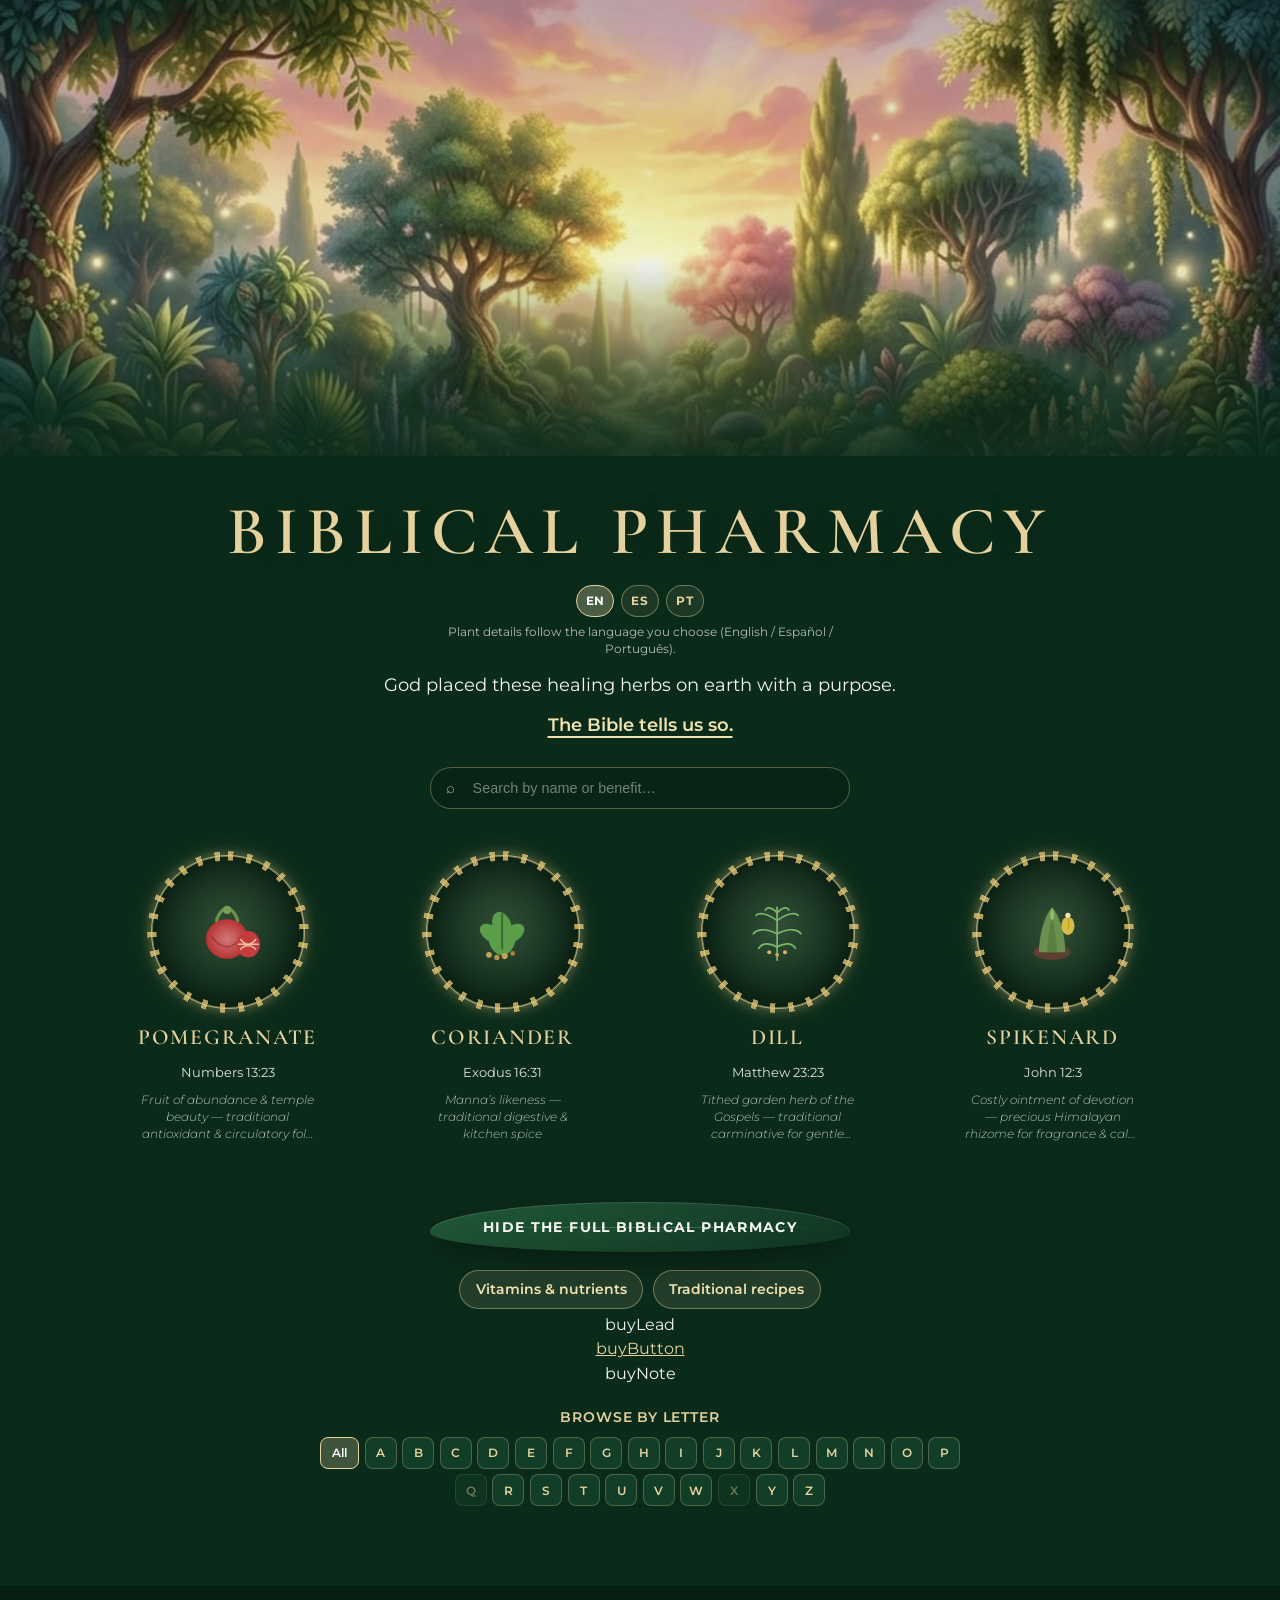
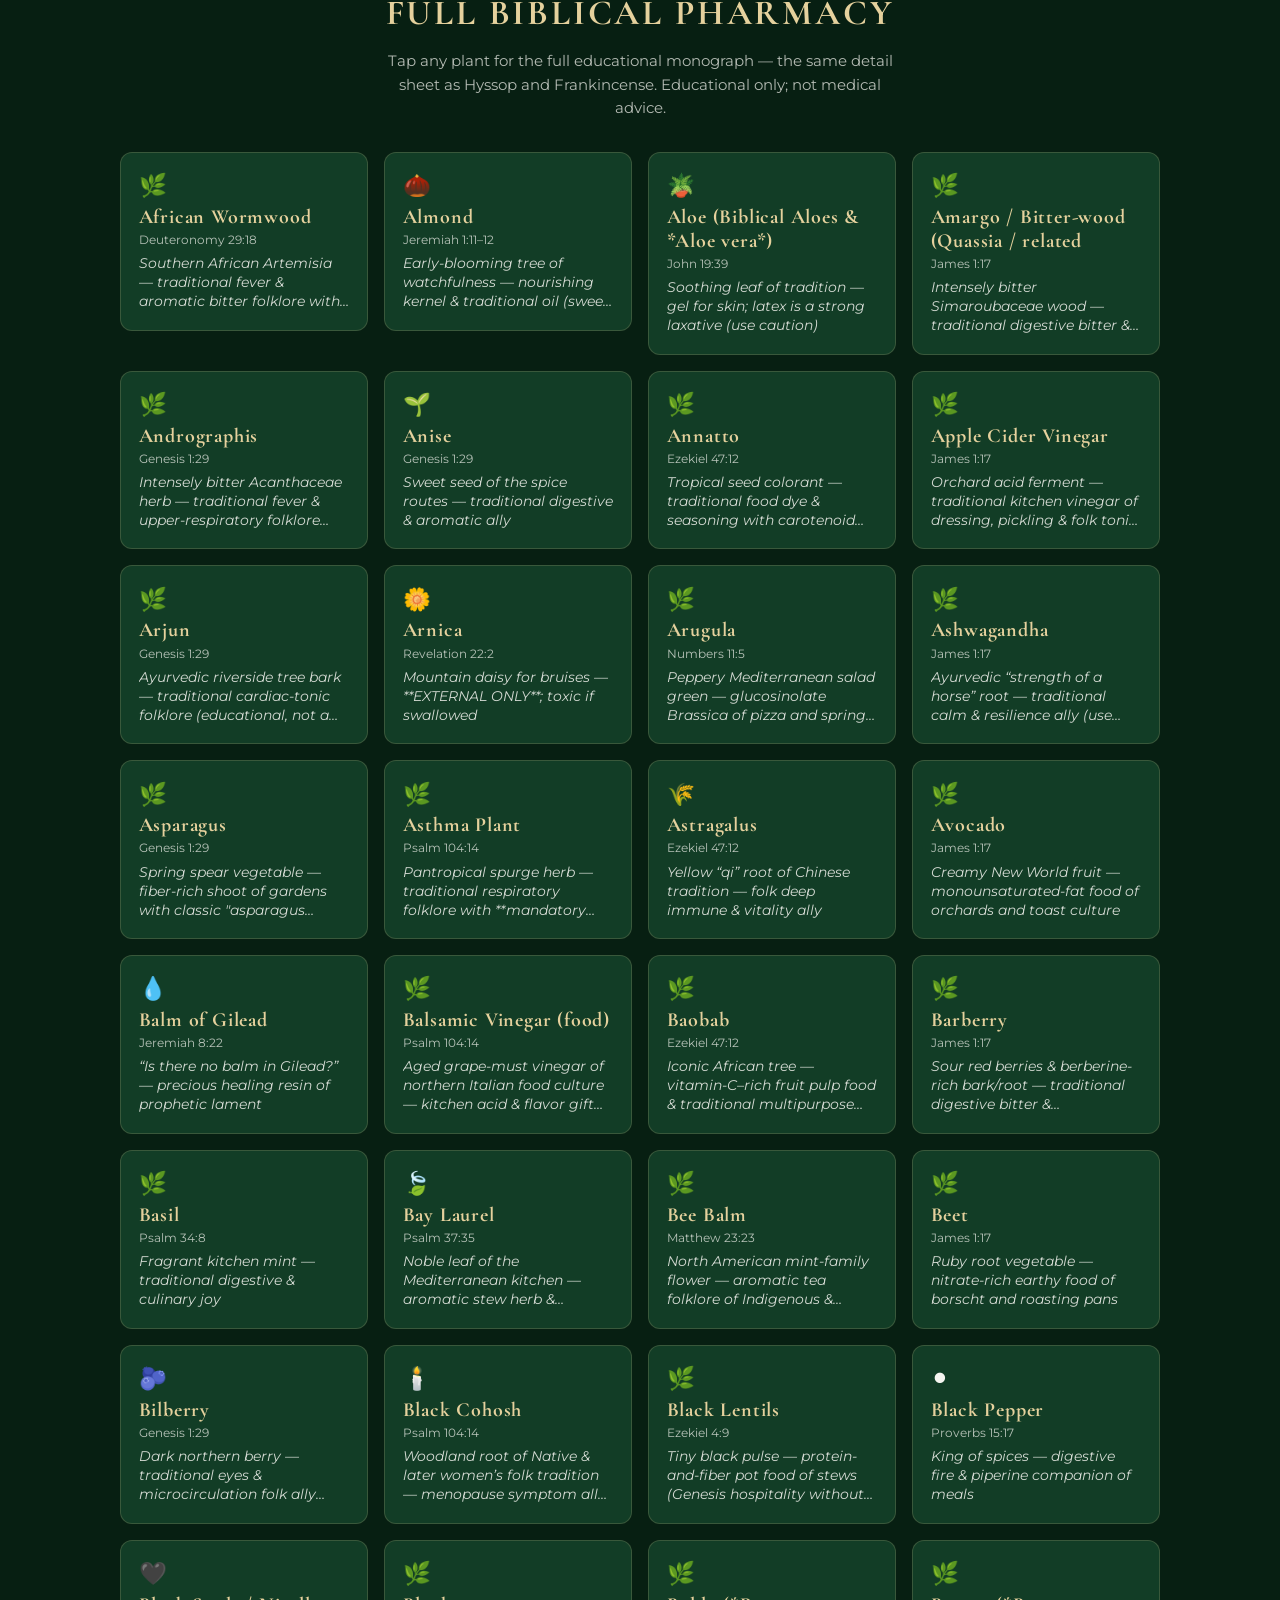
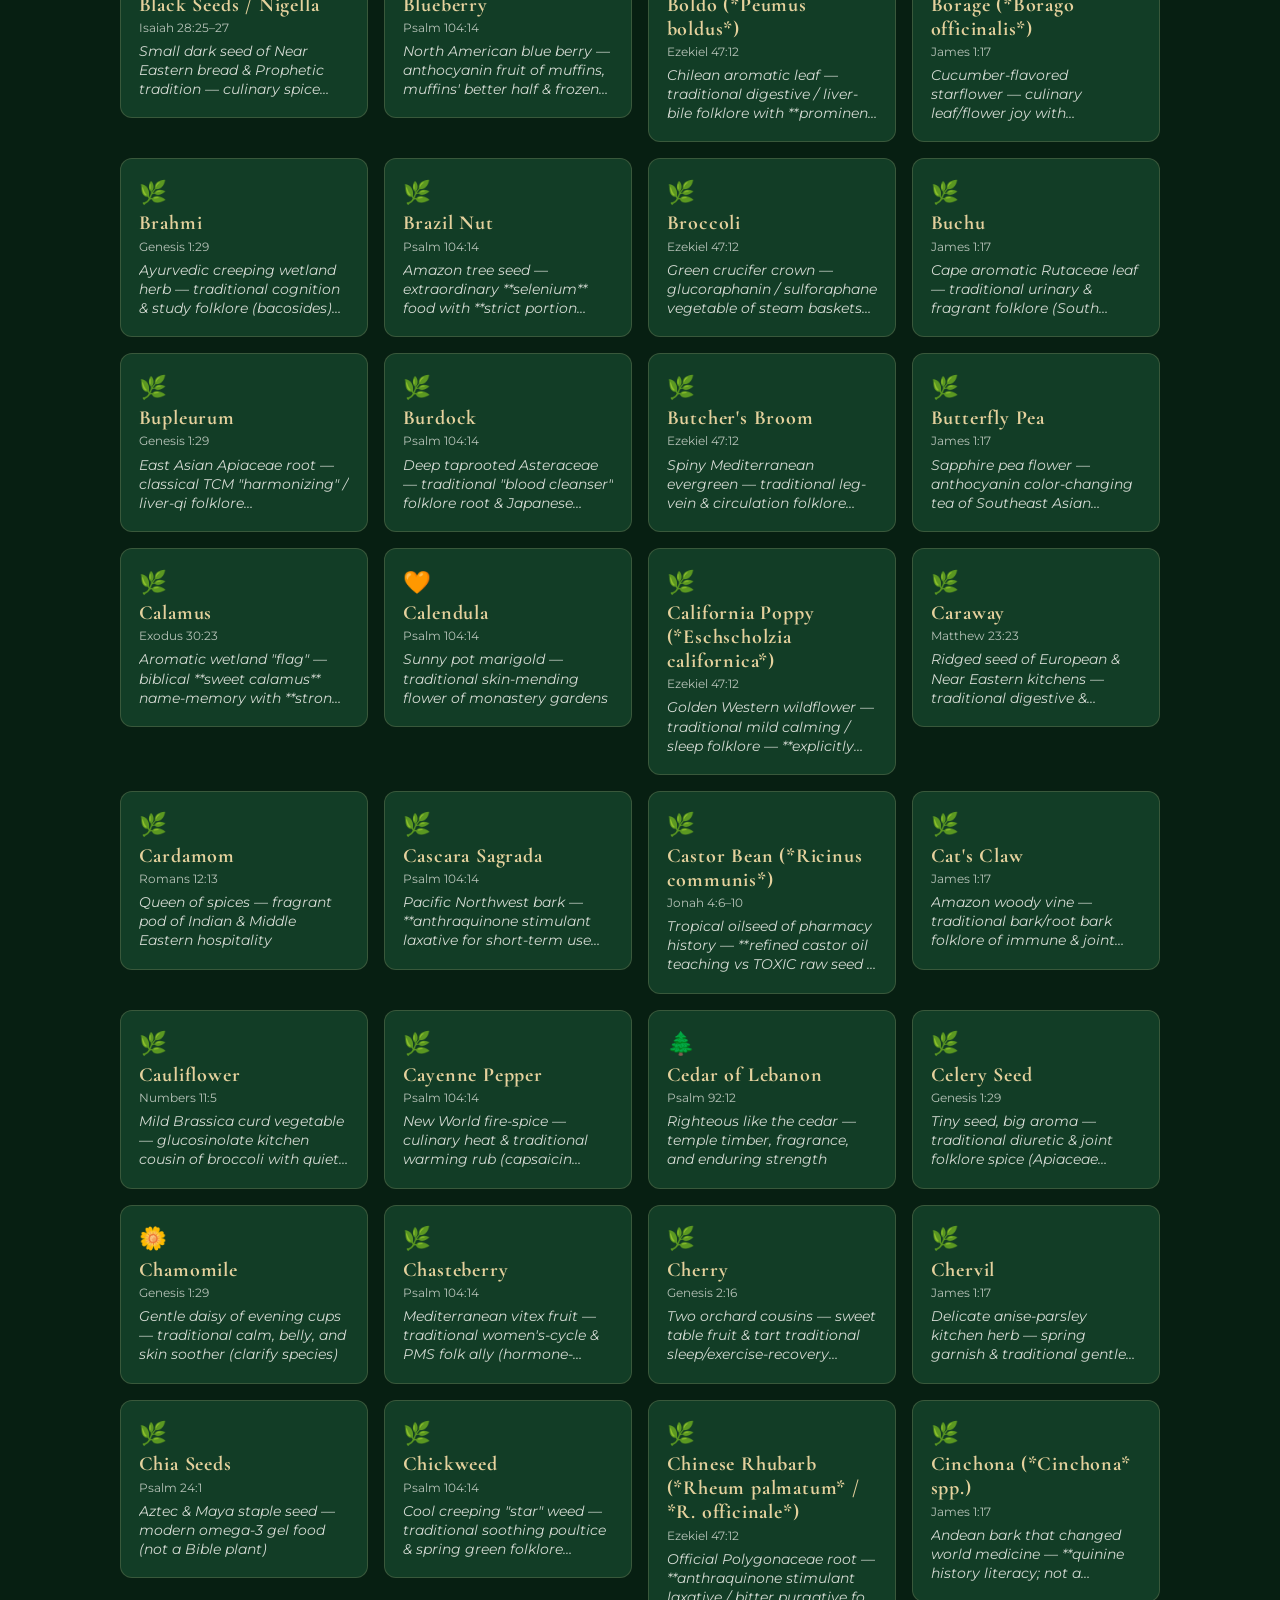
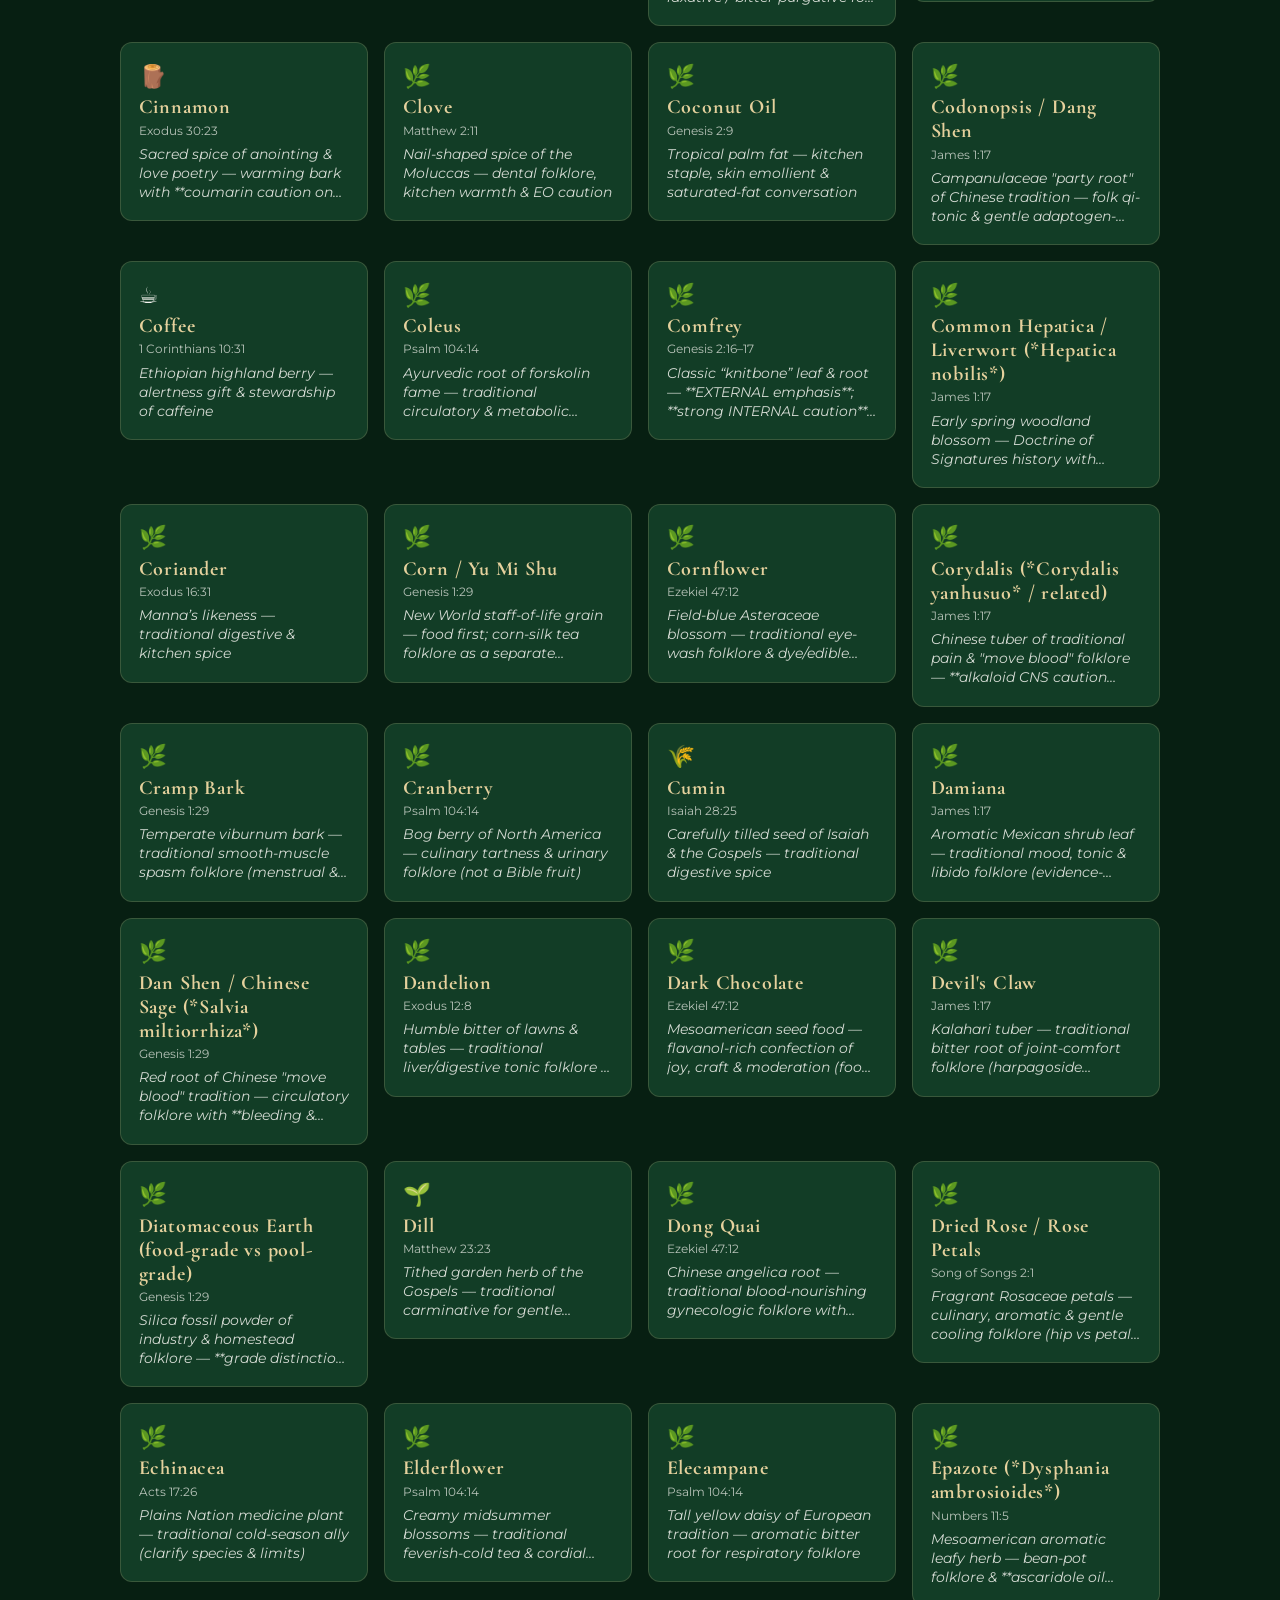
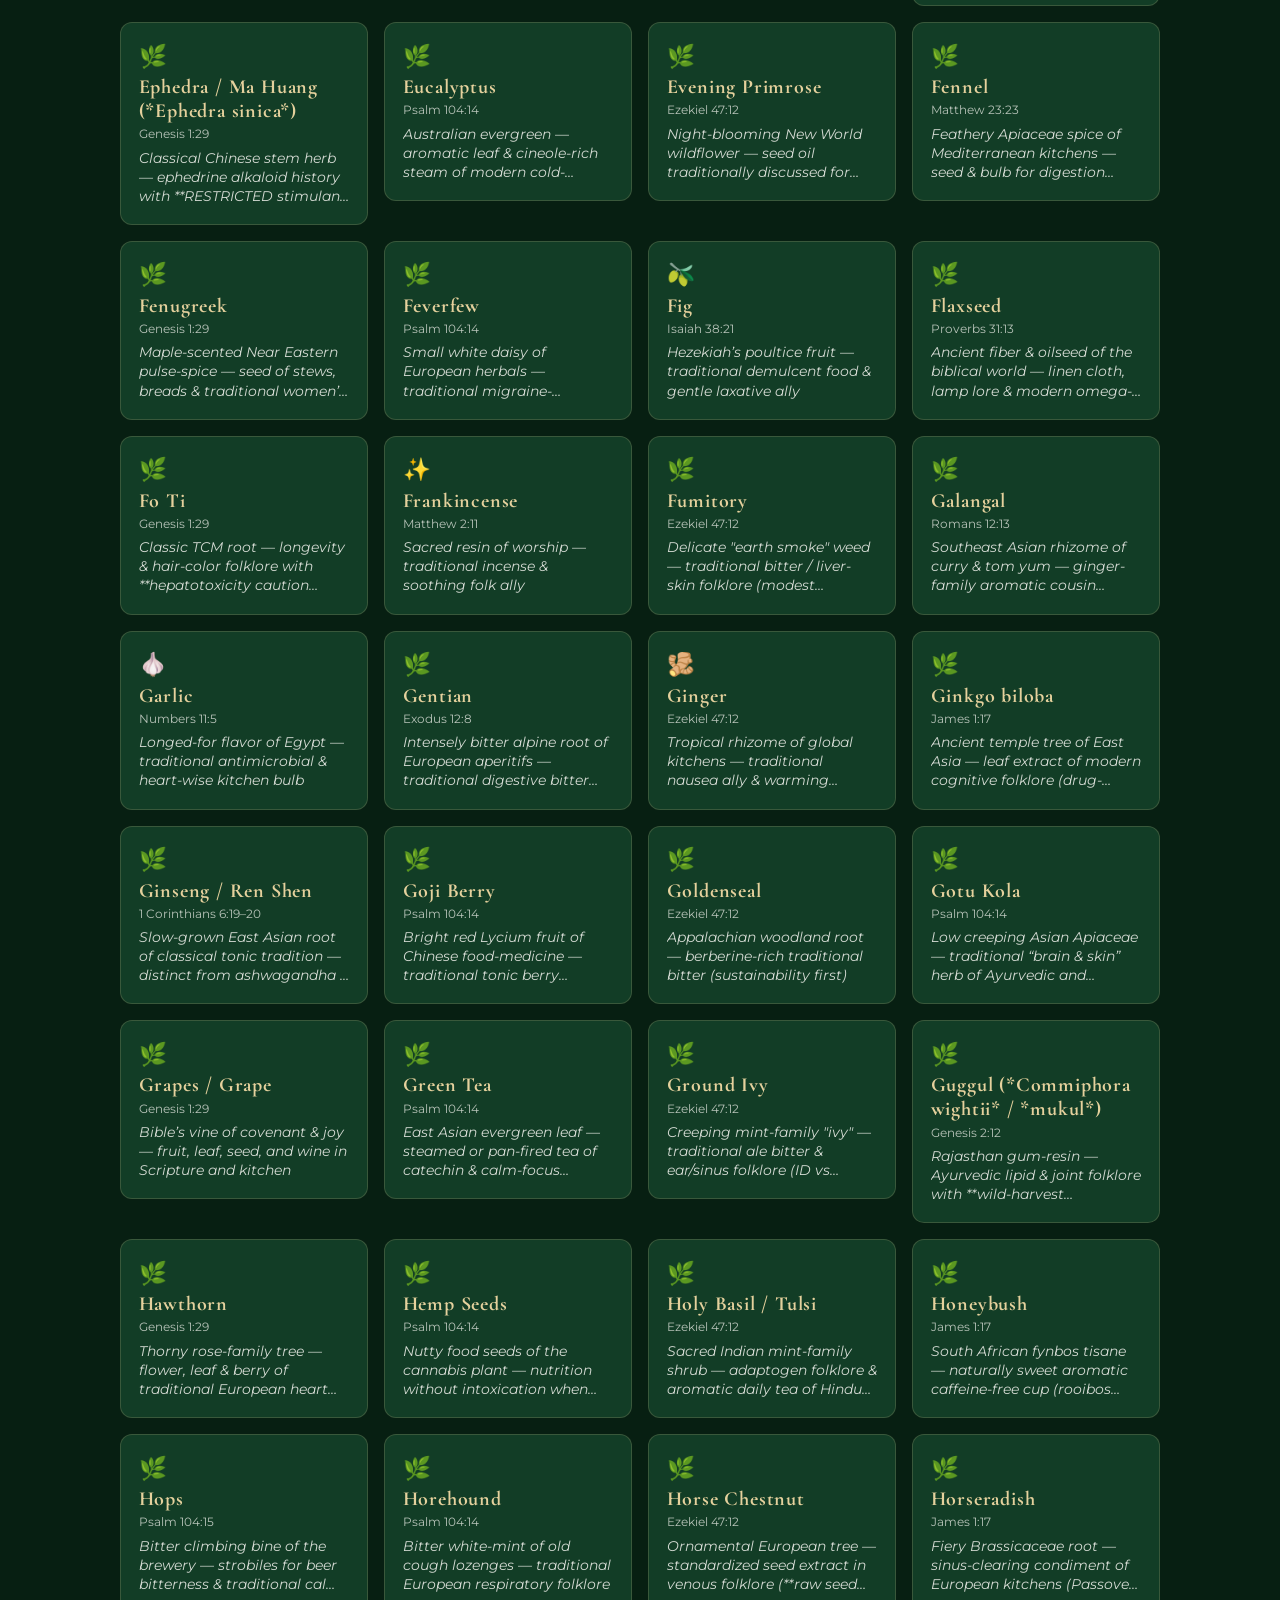
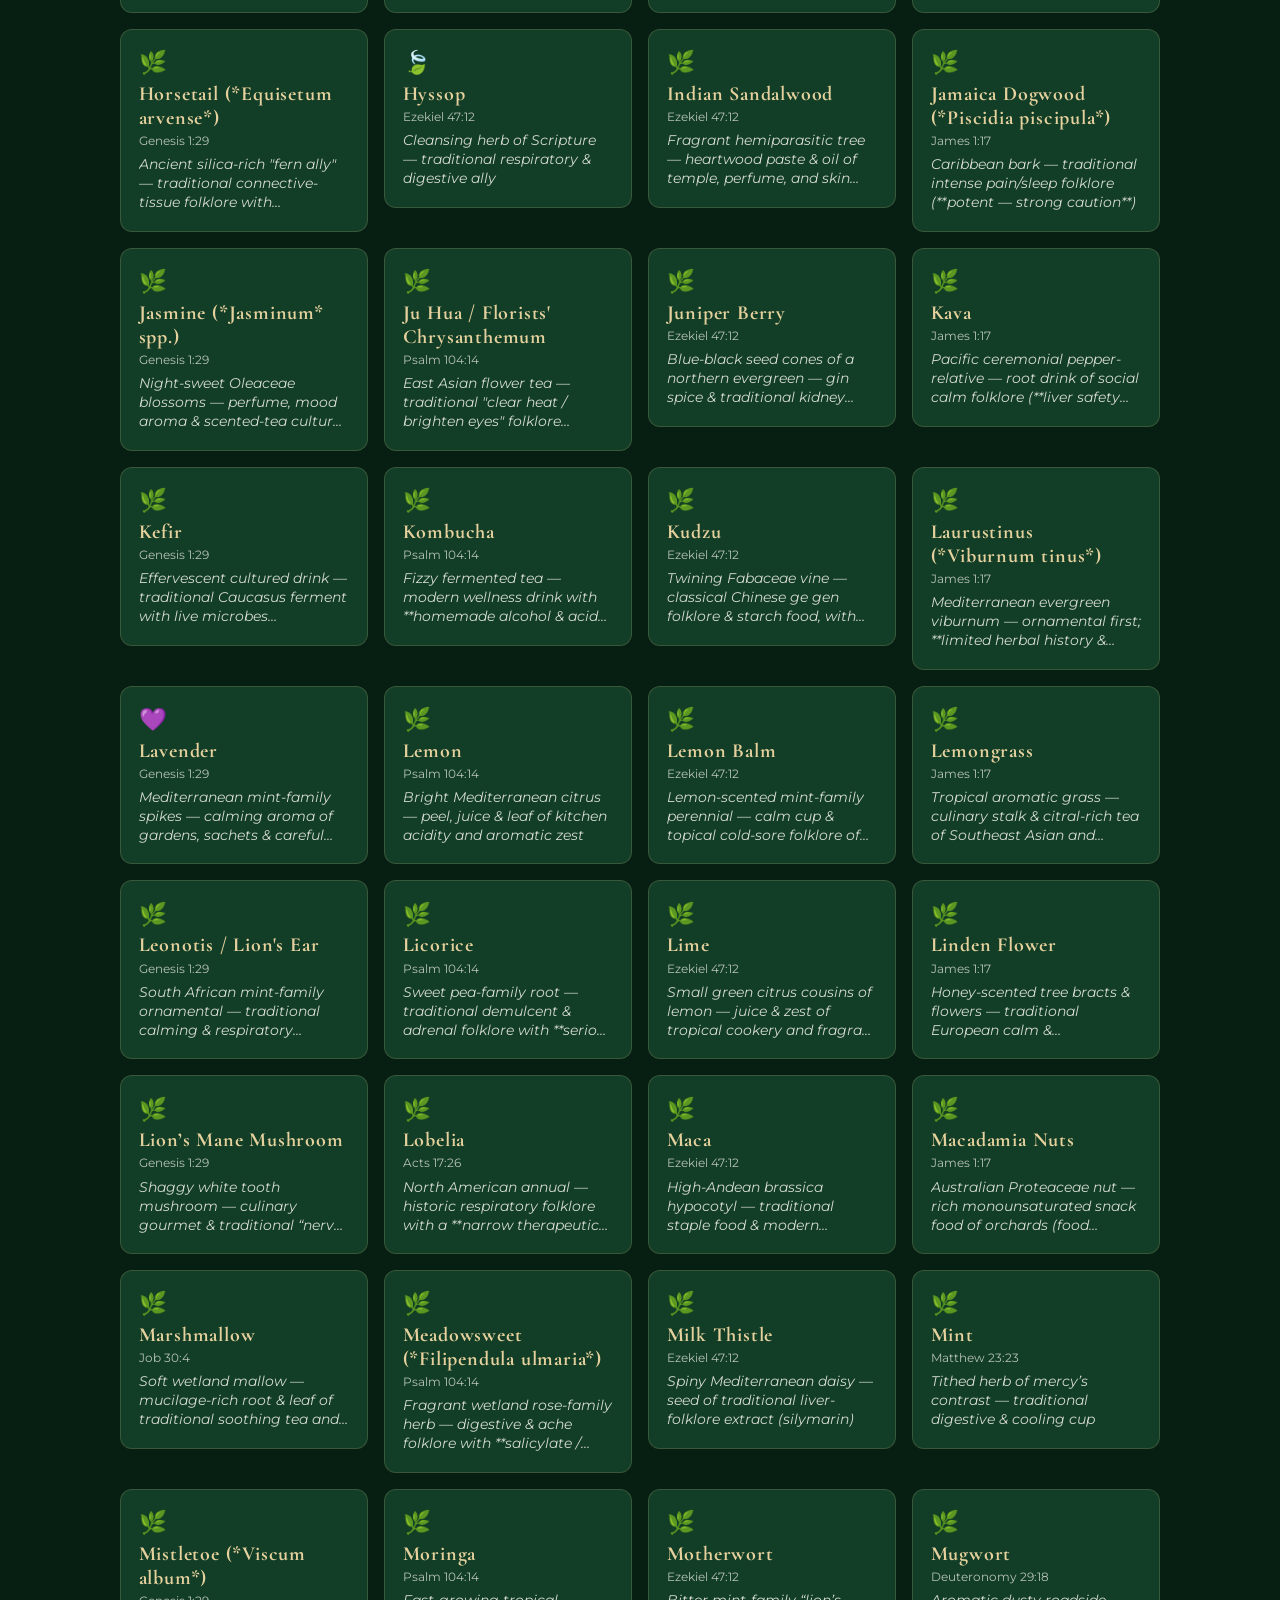
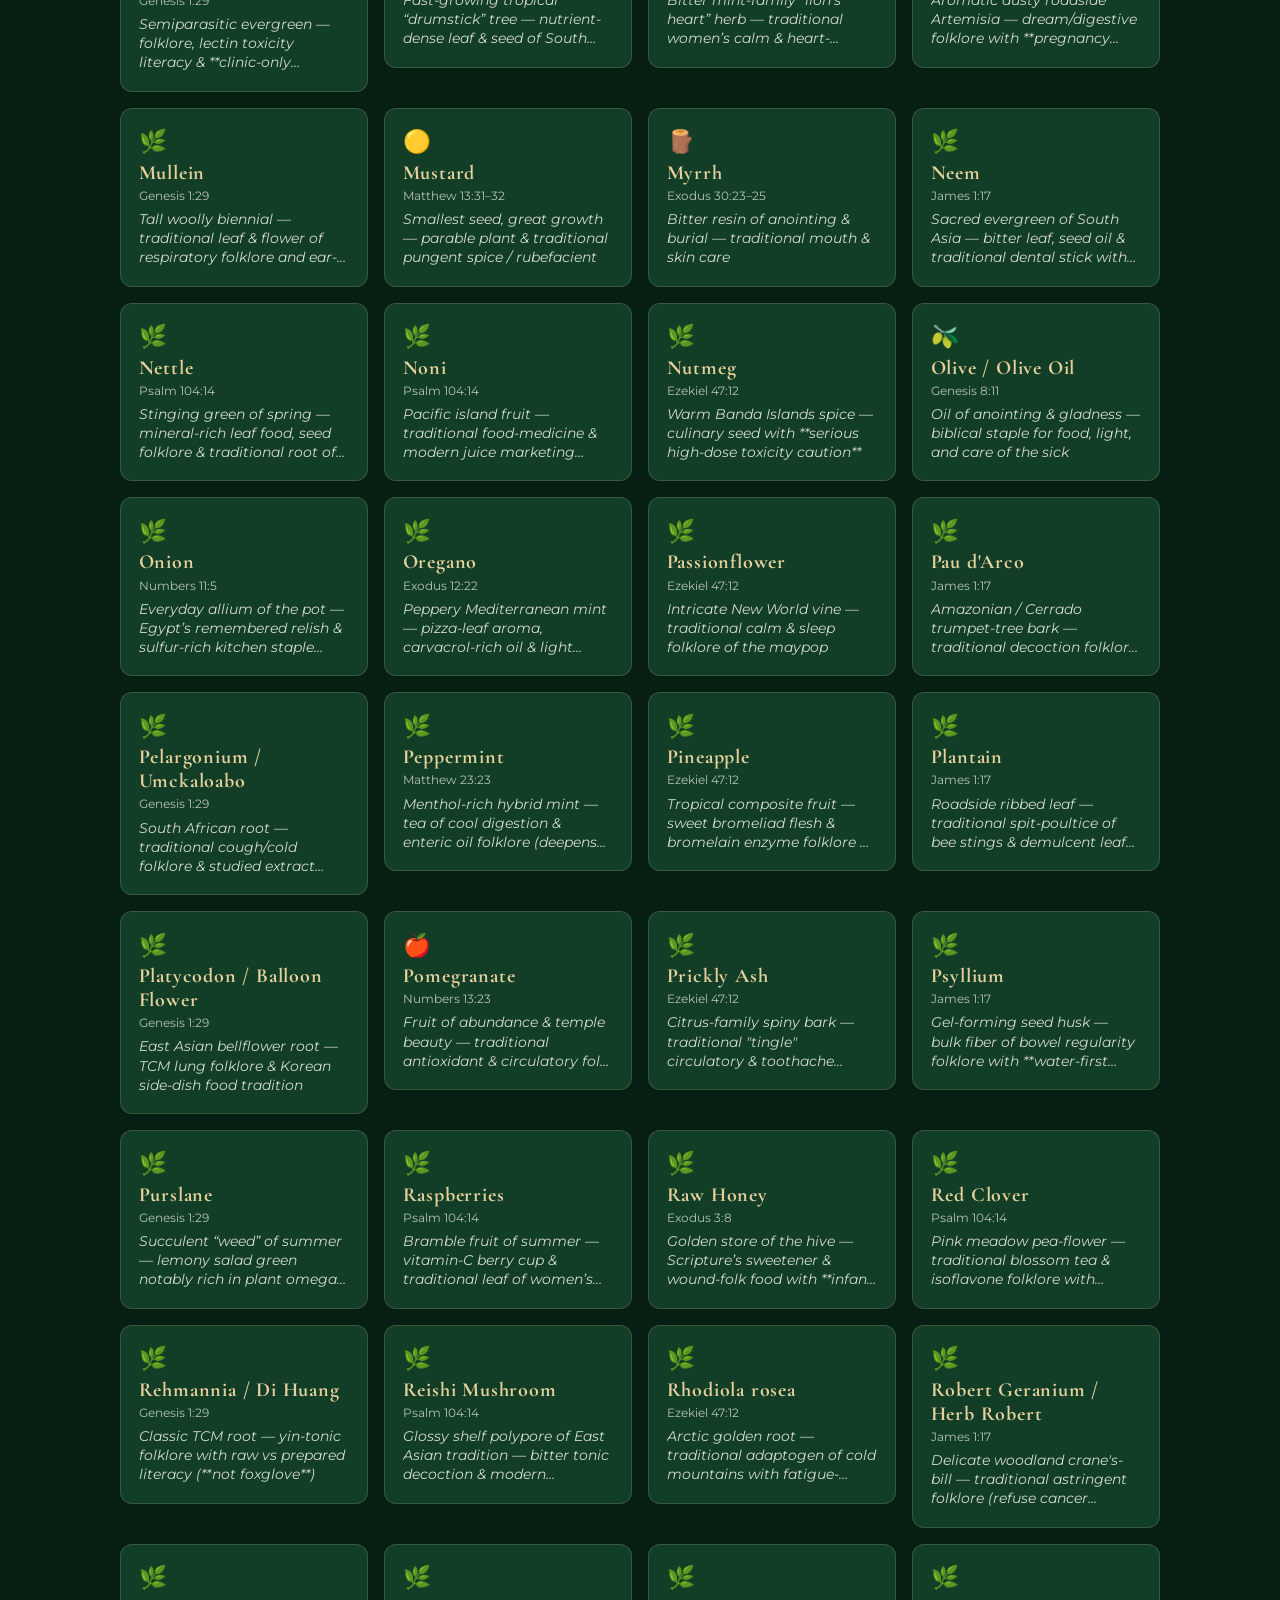
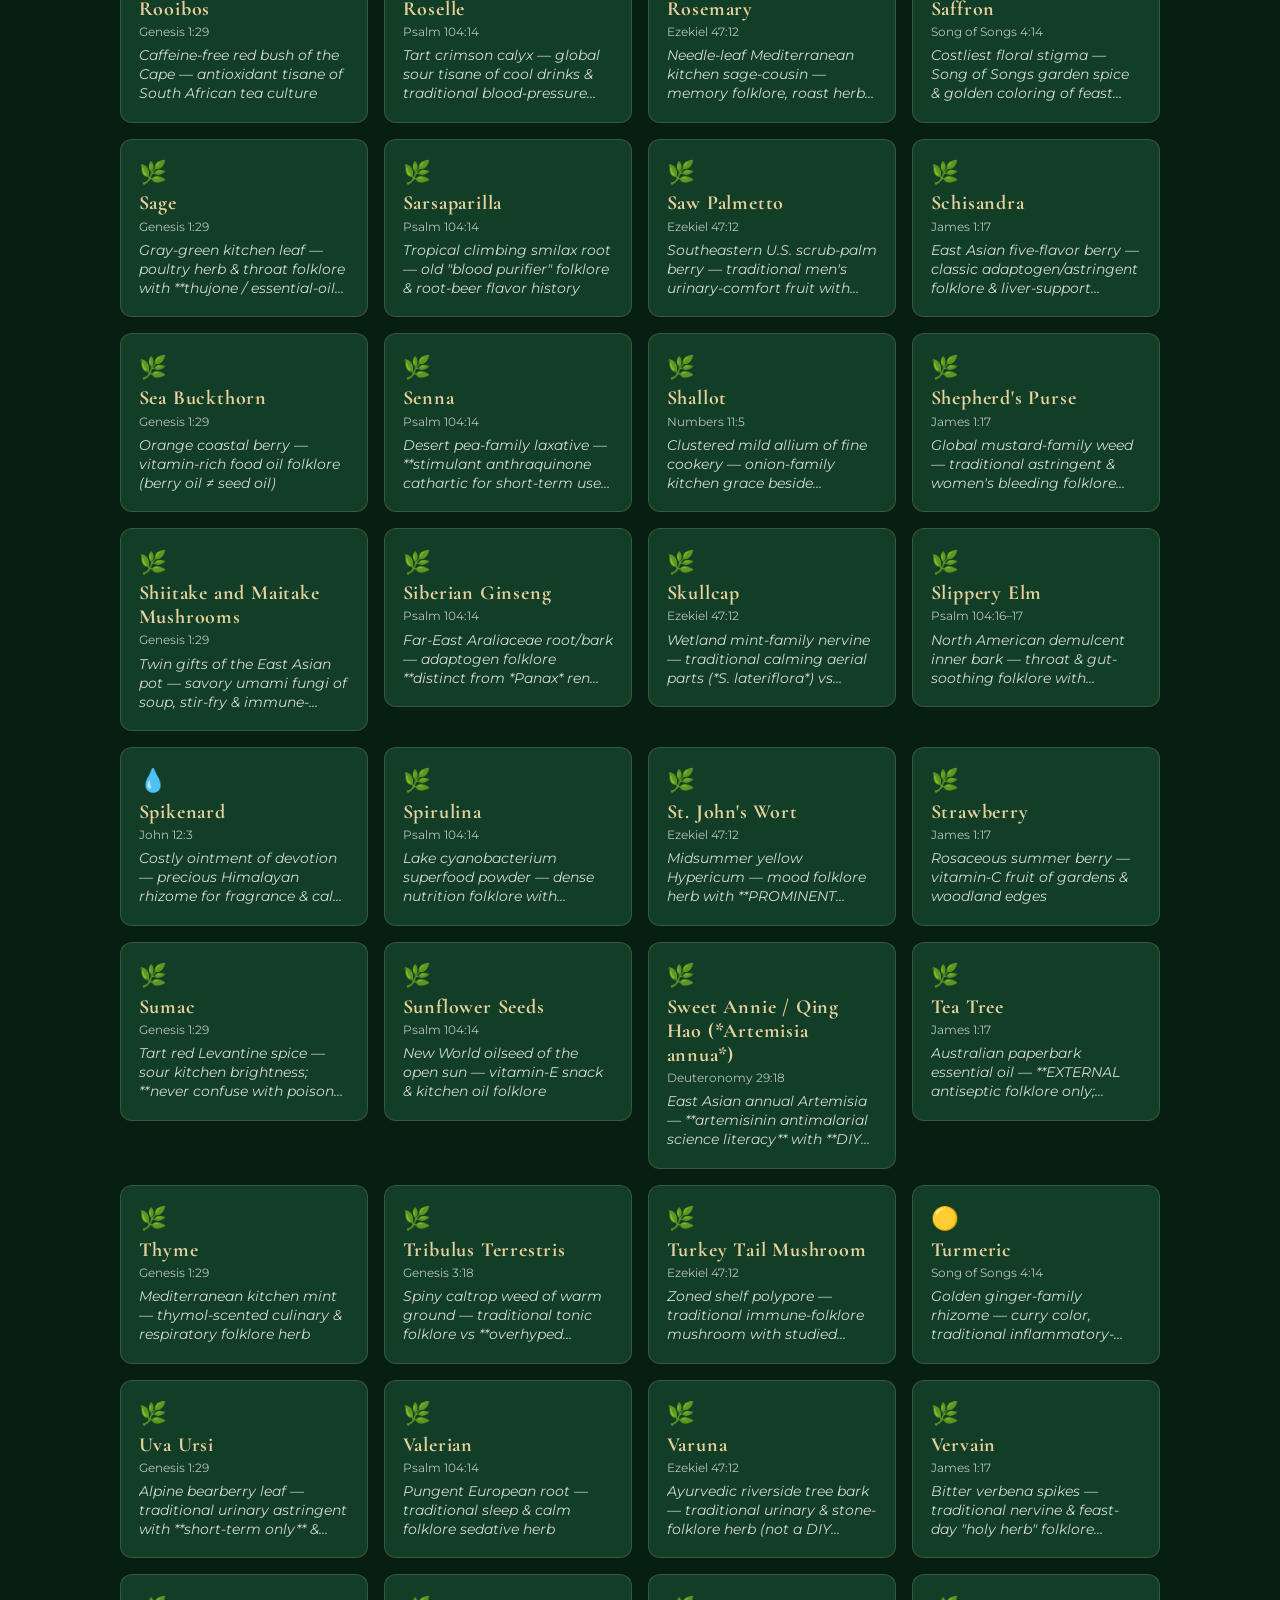
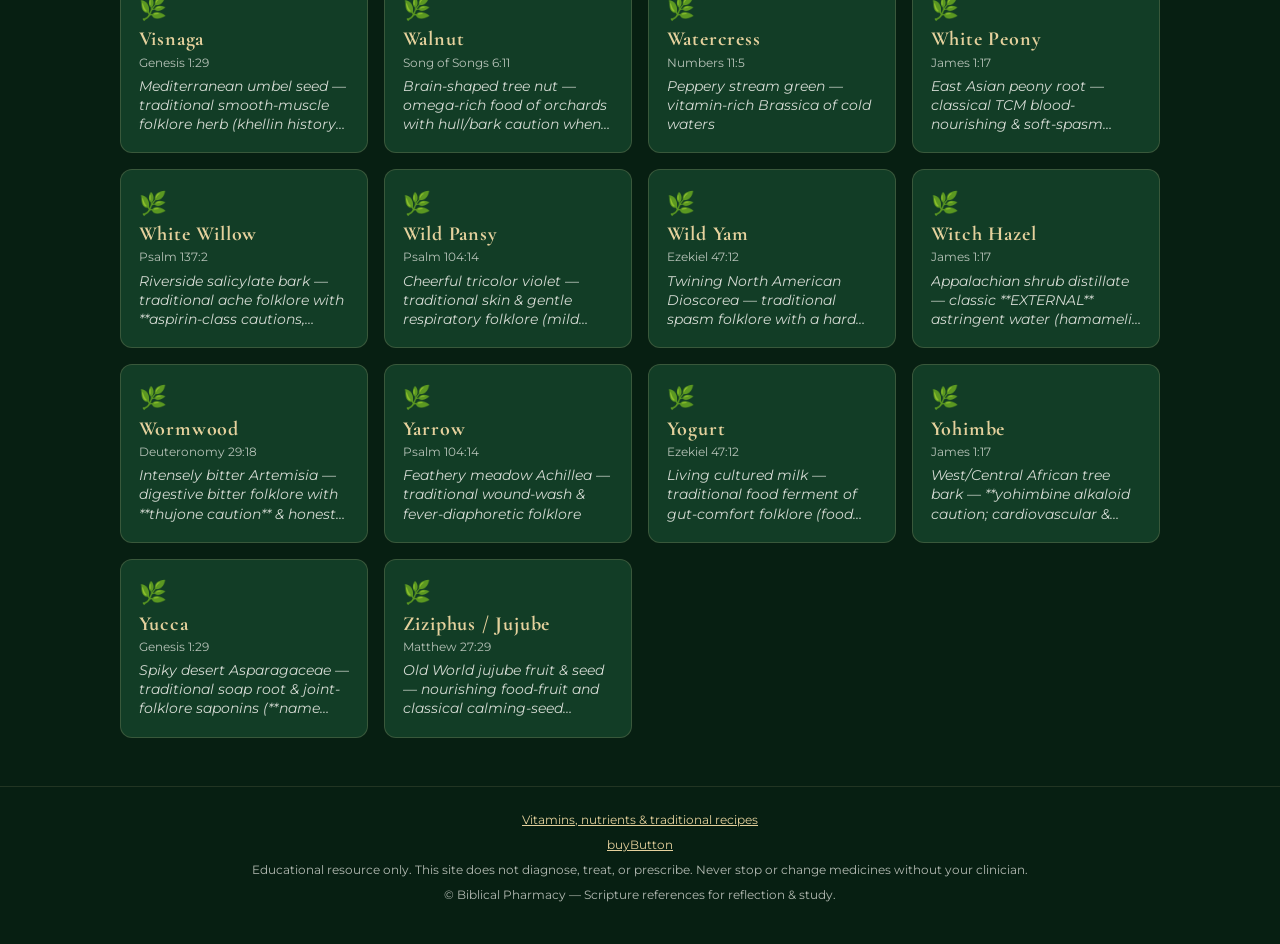
==== index.html @ b00a7fef "Add Get full library $9.99 Payhip CTA on home and library pages" ====
<!DOCTYPE html>
<html lang="en">
  <head>
    <meta charset="UTF-8" />
    <meta name="viewport" content="width=device-width, initial-scale=1" />
    <meta
      name="description"
      content="Biblical Pharmacy — an educational look at healing herbs and plants mentioned in Scripture. Not medical advice."
    />
    <title>Biblical Pharmacy</title>
    <link rel="preconnect" href="https://fonts.googleapis.com" />
    <link rel="preconnect" href="https://fonts.gstatic.com" crossorigin />
    <link
      href="https://fonts.googleapis.com/css2?family=Cormorant+Garamond:ital,wght@0,500;0,600;0,700;1,500&family=Montserrat:ital,wght@0,300;0,400;0,600;0,700;1,300&display=swap"
      rel="stylesheet"
    />
    <link rel="stylesheet" href="styles.css" />
  </head>
  <body>
    <header class="hero" role="banner" aria-label="Garden of healing herbs">
      <span class="visually-hidden">Biblical Pharmacy</span>
    </header>

    <main>

<section class="panel" aria-labelledby="brand-title">
        <div class="panel-inner">
          <h1 id="brand-title" class="brand">Biblical Pharmacy</h1>

          <div class="lang-switch" id="lang-switch" role="group" aria-label="Choose language">
            <button type="button" class="lang-btn is-active" data-lang="en" aria-pressed="true">EN</button>
            <button type="button" class="lang-btn" data-lang="es" aria-pressed="false">ES</button>
            <button type="button" class="lang-btn" data-lang="pt" aria-pressed="false">PT</button>
          </div>
          <p class="content-lang-note" data-i18n="contentNote"></p>
          <p class="tagline" data-i18n="tagline">God placed these healing herbs on earth with a purpose.</p>
          <p class="tagline-accent" data-i18n="taglineAccent">The Bible tells us so.</p>

          <div class="search-wrap">
            <span class="search-icon" aria-hidden="true">⌕</span>
            <label class="visually-hidden" for="search" data-i18n="searchLabel">Search herbs</label>
            <input
              id="search"
              type="search"
              placeholder="Search by name or benefit…" data-i18n-placeholder="searchPlaceholder"
              autocomplete="off"
            />
          </div>

          <ul class="herb-grid" id="featured-grid" aria-label="Featured herbs" data-i18n-aria="featuredAria"></ul>
          <p class="no-results" id="featured-empty" data-i18n="featuredEmpty">No featured herbs match your search.</p>

          <button
            type="button"
            class="cta-leaf"
            id="reveal-cta"
            aria-expanded="false"
            aria-controls="full-catalog"
          >
            <span data-i18n="revealOpen">Reveal the Full Biblical Pharmacy</span>
          </button>

          <nav class="ref-links" aria-label="More references" data-i18n-aria="moreRefs">
            <a class="ref-link" href="vitamins.html" data-i18n="vitamins">Vitamins &amp; nutrients</a>
            <a class="ref-link" href="recipes.html" data-i18n="recipes">Traditional recipes</a>
          </nav>

          <aside class="buy-cta" aria-label="Full library purchase">
            <p class="buy-cta-lead" data-i18n="buyLead">Want the complete library as a downloadable file — plants, vitamins, and recipes in English, Spanish, and Portuguese?</p>
            <a class="buy-cta-btn" href="https://payhip.com/Biblicalpharmacy" target="_blank" rel="noopener noreferrer" data-i18n="buyButton">Get the full library — $9.99</a>
            <p class="buy-cta-note" data-i18n="buyNote">Educational only · Secure checkout on Payhip</p>
          </aside>

          <p class="az-hint" data-i18n="azHint">Browse by letter</p>
          <div class="az-index" id="az-index" role="group" aria-label="Filter plants by letter" data-i18n-aria="azAria">
            <button type="button" class="az-btn is-active" data-letter="all" aria-pressed="true" data-i18n="azAll">All</button>
            <button type="button" class="az-btn" data-letter="A" aria-pressed="false">A</button>
            <button type="button" class="az-btn" data-letter="B" aria-pressed="false">B</button>
            <button type="button" class="az-btn" data-letter="C" aria-pressed="false">C</button>
            <button type="button" class="az-btn" data-letter="D" aria-pressed="false">D</button>
            <button type="button" class="az-btn" data-letter="E" aria-pressed="false">E</button>
            <button type="button" class="az-btn" data-letter="F" aria-pressed="false">F</button>
            <button type="button" class="az-btn" data-letter="G" aria-pressed="false">G</button>
            <button type="button" class="az-btn" data-letter="H" aria-pressed="false">H</button>
            <button type="button" class="az-btn" data-letter="I" aria-pressed="false">I</button>
            <button type="button" class="az-btn" data-letter="J" aria-pressed="false">J</button>
            <button type="button" class="az-btn" data-letter="K" aria-pressed="false">K</button>
            <button type="button" class="az-btn" data-letter="L" aria-pressed="false">L</button>
            <button type="button" class="az-btn" data-letter="M" aria-pressed="false">M</button>
            <button type="button" class="az-btn" data-letter="N" aria-pressed="false">N</button>
            <button type="button" class="az-btn" data-letter="O" aria-pressed="false">O</button>
            <button type="button" class="az-btn" data-letter="P" aria-pressed="false">P</button>
            <button type="button" class="az-btn" data-letter="Q" aria-pressed="false">Q</button>
            <button type="button" class="az-btn" data-letter="R" aria-pressed="false">R</button>
            <button type="button" class="az-btn" data-letter="S" aria-pressed="false">S</button>
            <button type="button" class="az-btn" data-letter="T" aria-pressed="false">T</button>
            <button type="button" class="az-btn" data-letter="U" aria-pressed="false">U</button>
            <button type="button" class="az-btn" data-letter="V" aria-pressed="false">V</button>
            <button type="button" class="az-btn" data-letter="W" aria-pressed="false">W</button>
            <button type="button" class="az-btn" data-letter="X" aria-pressed="false">X</button>
            <button type="button" class="az-btn" data-letter="Y" aria-pressed="false">Y</button>
            <button type="button" class="az-btn" data-letter="Z" aria-pressed="false">Z</button>
          </div>
          <p class="az-label" id="az-label" hidden></p>
        </div>
      </section>

      <section
        class="catalog is-open"
        id="full-catalog"
        aria-labelledby="catalog-title"
      >
        <h2 id="catalog-title" data-i18n="catalogTitle">Full Biblical Pharmacy</h2>
        <p class="catalog-lead" data-i18n="catalogLead">Tap any plant for the full educational monograph — the same detail sheet as Hyssop and Frankincense. Educational only; not medical advice.</p>
        <ul class="catalog-grid" id="catalog-grid"></ul>
        <p class="no-results" id="catalog-empty" data-i18n="catalogEmpty">No catalog herbs match your search.</p>
      </section>
    </main>

    <footer class="site-footer">
      <p><a href="library.html" class="footer-lib-link" data-i18n="footerLib">Vitamins, nutrients &amp; traditional recipes</a></p>
      <p><a href="https://payhip.com/Biblicalpharmacy" class="footer-buy-link" target="_blank" rel="noopener noreferrer" data-i18n="buyButton">Get the full library — $9.99</a></p>
      <p data-i18n="footerEdu"><strong>Educational resource only.</strong> This site does not diagnose, treat, or prescribe. Never stop or change medicines without your clinician.</p>
      <p data-i18n="footerCopy">© Biblical Pharmacy — Scripture references for reflection &amp; study.</p>
    </footer>

    <!-- Detail modal -->
    <div
      class="modal-backdrop"
      id="modal-backdrop"
      role="presentation"
      hidden
    >
      <div
        class="modal"
        role="dialog"
        aria-modal="true"
        aria-labelledby="modal-title"
        id="herb-modal"
      >
        <button type="button" class="modal-close" id="modal-close" aria-label="Close" data-i18n-aria="close">
          ×
        </button>
        <div class="modal-badge" id="modal-badge"></div>
        <h2 id="modal-title"></h2>
        <p class="modal-scientific" id="modal-scientific" hidden></p>
        <p class="modal-common" id="modal-common" hidden></p>
        <p class="verse-ref" id="modal-verse"></p>
        <blockquote id="modal-verse-text"></blockquote>
        <p class="modal-subtitle" id="modal-subtitle" hidden></p>

        <div id="modal-monograph" hidden>
          <p class="modal-note" id="modal-scientific-note" hidden></p>

          <section class="modal-section" id="section-identity" hidden>
            <h3 data-i18n="identity">Biblical identity</h3>
            <ul id="modal-identity"></ul>
          </section>

          <section class="modal-section" id="section-botanical" hidden>
            <h3 data-i18n="botanical">Botanical summary</h3>
            <p id="modal-botanical"></p>
          </section>

          <section class="modal-section" id="section-intro" hidden>
            <h3 data-i18n="overview">Overview</h3>
            <p id="modal-intro"></p>
          </section>

          <section class="modal-section" id="section-region" hidden>
            <h3 data-i18n="region">Region</h3>
            <p id="modal-region"></p>
          </section>

          <section class="modal-section" id="section-ancient" hidden>
            <h3 data-i18n="ancient">Ancient uses</h3>
            <ul id="modal-ancient"></ul>
          </section>

          <section class="modal-section" id="section-research" hidden>
            <h3 data-i18n="research">Modern research</h3>
            <ul id="modal-research"></ul>
          </section>

          <section class="modal-section" id="section-side-effects" hidden>
            <h3 data-i18n="sideEffects">Side effects</h3>
            <p id="modal-side-effects"></p>
          </section>

          <section class="modal-section" id="section-parts" hidden>
            <h3 data-i18n="parts">Parts used</h3>
            <p id="modal-parts"></p>
          </section>

          <section class="modal-section" id="section-prep-list" hidden>
            <h3 data-i18n="preparations">Preparations</h3>
            <ul id="modal-preparations"></ul>
          </section>

          <section class="modal-section" id="section-dosage" hidden>
            <h3 data-i18n="dosage">Dosage</h3>
            <p class="modal-dosage-lead" data-i18n="dosageLead">Educational / traditional ranges for adults—not medical prescriptions. Follow product labels and a qualified clinician.</p>
            <ul id="modal-dosage"></ul>
          </section>
        </div>

        <div id="modal-short">
          <h3 data-i18n="traditionalUses">Traditional uses</h3>
          <p id="modal-uses"></p>
          <h3 data-i18n="prepNote">Preparation note</h3>
          <p id="modal-prep"></p>
        </div>
        <div class="disclaimer"><strong data-i18n="disclaimerTitle">Important disclaimer</strong> <span data-i18n="disclaimerBody">This information is for educational and historical interest only. It is not medical advice, diagnosis, or treatment. Do not use herbs to replace prescribed care, and do not stop medications because of anything on this site. Consult a qualified health professional before using any plant preparation, especially if you are pregnant, nursing, or have a health condition.</span></div>
      </div>
    </div>

    <style>
      .visually-hidden {
        position: absolute;
        width: 1px;
        height: 1px;
        padding: 0;
        margin: -1px;
        overflow: hidden;
        clip: rect(0, 0, 0, 0);
        white-space: nowrap;
        border: 0;
      }
    </style>

    <script src="herbs.js?v=20260921buy"></script>
    <script src="herb-locales.js?v=20260921buy"></script>
    <script src="herb-locales-es-01-04.js?v=20260921buy"></script>
    <script src="herb-locales-es-05-08.js?v=20260921buy"></script>
    <script src="herb-locales-es-09-12.js?v=20260921buy"></script>
    <script src="herb-locales-es-13-16.js?v=20260921buy"></script>
    <script src="herb-locales-pt-01-04.js?v=20260921buy"></script>
    <script src="herb-locales-pt-05-08.js?v=20260921buy"></script>
    <script src="herb-locales-pt-09-12.js?v=20260921buy"></script>
    <script src="herb-locales-pt-13-16.js?v=20260921buy"></script>
    <script src="i18n.js?v=20260921buy"></script>
    <script src="app.js?v=20260921buy"></script>
  </body>
</html>
---- styles.css ----
/* Biblical Pharmacy — mock-matched styles */
:root {
  --forest: #0b2b1a;
  --forest-deep: #071f12;
  --forest-mid: #123d26;
  --gold: #e5d19d;
  --gold-bright: #f0e2b0;
  --gold-dim: #c4ad6e;
  --cream: #f7f0d8;
  --white: #f5f5f0;
  --muted: rgba(245, 245, 240, 0.72);
  --leaf: #1a4a2e;
  --leaf-vein: #2d6b45;
  --wreath: #d4b86a;
  --serif: "Cormorant Garamond", Georgia, "Times New Roman", serif;
  --sans: "Montserrat", "Segoe UI", system-ui, sans-serif;
  --radius: 16px;
  --shadow: 0 12px 40px rgba(0, 0, 0, 0.35);
}

*,
*::before,
*::after {
  box-sizing: border-box;
  margin: 0;
  padding: 0;
}

[hidden] {
  display: none !important;
}

html {
  scroll-behavior: smooth;
}

body {
  font-family: var(--sans);
  background: var(--forest-deep);
  color: var(--white);
  min-height: 100vh;
  line-height: 1.55;
  -webkit-font-smoothing: antialiased;
}

img {
  max-width: 100%;
  display: block;
}

button {
  font-family: inherit;
  cursor: pointer;
  border: none;
  background: none;
  color: inherit;
}

a {
  color: var(--gold);
}

/* ——— Hero ——— */
.hero {
  position: relative;
  min-height: clamp(280px, 48vw, 520px);
  background:
    linear-gradient(
      to bottom,
      rgba(7, 31, 18, 0.15) 0%,
      rgba(7, 31, 18, 0.05) 50%,
      var(--forest) 100%
    ),
    url("hero-garden.jpg") center top / cover no-repeat;
  overflow: hidden;
}

.hero::after {
  content: "";
  position: absolute;
  inset: auto 0 0 0;
  height: 35%;
  background: linear-gradient(to bottom, transparent, var(--forest));
  pointer-events: none;
}

/* ——— Main panel ——— */
.panel {
  position: relative;
  z-index: 1;
  background: var(--forest);
  margin-top: -4rem;
  padding: 2.5rem 1.25rem 4rem;
}

.panel-inner {
  max-width: 1080px;
  margin: 0 auto;
  text-align: center;
}

.brand {
  font-family: var(--serif);
  font-weight: 600;
  font-size: clamp(2.4rem, 7vw, 4.25rem);
  letter-spacing: 0.12em;
  color: var(--gold);
  text-transform: uppercase;
  line-height: 1.05;
  text-shadow: 0 2px 24px rgba(0, 0, 0, 0.35);
  margin-bottom: 1.1rem;
}

.tagline {
  font-size: clamp(0.95rem, 2.2vw, 1.15rem);
  font-weight: 400;
  color: var(--white);
  max-width: 36rem;
  margin: 0 auto 0.35rem;
}

.tagline-accent {
  display: inline-block;
  margin-top: 0.35rem;
  font-size: clamp(0.95rem, 2.2vw, 1.1rem);
  font-weight: 600;
  color: var(--gold-bright);
  text-decoration: underline;
  text-underline-offset: 0.28em;
  text-decoration-thickness: 1.5px;
}

/* Search */
.search-wrap {
  margin: 1.75rem auto 0.5rem;
  max-width: 420px;
  position: relative;
}

.search-wrap input {
  width: 100%;
  padding: 0.75rem 1rem 0.75rem 2.6rem;
  border-radius: 999px;
  border: 1px solid rgba(229, 209, 157, 0.35);
  background: rgba(7, 31, 18, 0.55);
  color: var(--cream);
  font-size: 0.9rem;
  outline: none;
  transition: border-color 0.2s, box-shadow 0.2s;
}

.search-wrap input::placeholder {
  color: rgba(245, 245, 240, 0.45);
}

.search-wrap input:focus {
  border-color: var(--gold);
  box-shadow: 0 0 0 3px rgba(229, 209, 157, 0.15);
}

.search-wrap .search-icon {
  position: absolute;
  left: 1rem;
  top: 50%;
  transform: translateY(-50%);
  opacity: 0.65;
  pointer-events: none;
  font-size: 0.95rem;
}

/* Herb grid */
.herb-grid {
  display: grid;
  grid-template-columns: repeat(4, 1fr);
  gap: 1.5rem 1.25rem;
  margin: 2.5rem 0 2.75rem;
  list-style: none;
}

@media (max-width: 820px) {
  .herb-grid {
    grid-template-columns: repeat(2, 1fr);
    gap: 1.75rem 1rem;
  }
}

@media (max-width: 420px) {
  .herb-grid {
    grid-template-columns: 1fr;
    max-width: 240px;
    margin-left: auto;
    margin-right: auto;
  }
}

.herb-card {
  display: flex;
  flex-direction: column;
  align-items: center;
  gap: 0.55rem;
  padding: 0.5rem;
  border-radius: var(--radius);
  transition: transform 0.25s ease, opacity 0.25s;
  cursor: pointer;
}

.herb-card:hover,
.herb-card:focus-visible {
  transform: translateY(-4px);
  outline: none;
}

.herb-card:focus-visible .wreath {
  box-shadow: 0 0 0 3px var(--forest), 0 0 0 5px var(--gold);
}

.herb-card.is-hidden {
  display: none;
}

/* Gold vine wreath */
.wreath {
  position: relative;
  width: clamp(110px, 18vw, 150px);
  height: clamp(110px, 18vw, 150px);
  border-radius: 50%;
  display: grid;
  place-items: center;
  background:
    radial-gradient(circle at 50% 45%, rgba(229, 209, 157, 0.12), transparent 65%),
    radial-gradient(circle at 50% 50%, #1a3d28 0%, #0e2818 70%);
  box-shadow:
    0 0 0 2px rgba(212, 184, 106, 0.35),
    0 0 24px rgba(212, 184, 106, 0.25),
    inset 0 0 30px rgba(0, 0, 0, 0.35);
}

.wreath::before {
  content: "";
  position: absolute;
  inset: -6px;
  border-radius: 50%;
  background:
    repeating-conic-gradient(
      from 0deg,
      var(--wreath) 0deg 4deg,
      transparent 4deg 14deg
    );
  -webkit-mask: radial-gradient(farthest-side, transparent calc(100% - 10px), #000 calc(100% - 9px));
  mask: radial-gradient(farthest-side, transparent calc(100% - 10px), #000 calc(100% - 9px));
  opacity: 0.85;
  animation: wreath-glow 6s ease-in-out infinite;
}

.wreath::after {
  content: "";
  position: absolute;
  inset: -2px;
  border-radius: 50%;
  border: 1.5px solid rgba(240, 226, 176, 0.55);
  box-shadow: 0 0 12px rgba(229, 209, 157, 0.35);
  pointer-events: none;
}

@keyframes wreath-glow {
  0%,
  100% {
    filter: brightness(1);
  }
  50% {
    filter: brightness(1.25);
  }
}

.wreath-inner {
  position: relative;
  z-index: 1;
  width: 72%;
  height: 72%;
  border-radius: 50%;
  display: grid;
  place-items: center;
  overflow: hidden;
}

.wreath-inner svg {
  width: 78%;
  height: 78%;
}

.herb-name {
  font-family: var(--serif);
  font-size: clamp(1.05rem, 2.2vw, 1.35rem);
  font-weight: 600;
  letter-spacing: 0.08em;
  text-transform: uppercase;
  color: var(--gold);
  margin-top: 0.35rem;
}

.herb-verse {
  font-size: 0.8rem;
  font-weight: 400;
  color: var(--white);
  opacity: 0.9;
}

.herb-benefits {
  font-size: 0.78rem;
  font-style: italic;
  font-weight: 300;
  color: var(--muted);
  max-width: 11rem;
  line-height: 1.35;
  text-align: center;
  display: -webkit-box;
  -webkit-line-clamp: 3;
  -webkit-box-orient: vertical;
  overflow: hidden;
}

/* Leaf CTA */
.cta-leaf {
  position: relative;
  display: inline-flex;
  align-items: center;
  justify-content: center;
  min-width: min(100%, 420px);
  padding: 1.05rem 2.5rem;
  margin: 0.5rem auto 0;
  color: var(--white);
  font-size: clamp(0.72rem, 1.8vw, 0.85rem);
  font-weight: 700;
  letter-spacing: 0.14em;
  text-transform: uppercase;
  background: linear-gradient(160deg, #1f5a38 0%, var(--leaf) 40%, #0f3320 100%);
  border-radius: 50% 50% 50% 50% / 60% 60% 40% 40%;
  box-shadow:
    0 8px 28px rgba(0, 0, 0, 0.35),
    inset 0 1px 0 rgba(255, 255, 255, 0.12);
  transition: transform 0.2s, filter 0.2s;
  isolation: isolate;
  overflow: hidden;
}

.cta-leaf::before {
  /* midrib */
  content: "";
  position: absolute;
  left: 8%;
  right: 8%;
  top: 50%;
  height: 1px;
  background: linear-gradient(
    90deg,
    transparent,
    var(--leaf-vein) 15%,
    rgba(180, 220, 160, 0.45) 50%,
    var(--leaf-vein) 85%,
    transparent
  );
  z-index: -1;
  opacity: 0.7;
}

.cta-leaf::after {
  /* side veins */
  content: "";
  position: absolute;
  inset: 12% 10%;
  background:
    repeating-linear-gradient(
      18deg,
      transparent,
      transparent 14px,
      rgba(45, 107, 69, 0.45) 14px,
      rgba(45, 107, 69, 0.45) 15px
    ),
    repeating-linear-gradient(
      -18deg,
      transparent,
      transparent 14px,
      rgba(45, 107, 69, 0.35) 14px,
      rgba(45, 107, 69, 0.35) 15px
    );
  z-index: -1;
  opacity: 0.55;
  border-radius: inherit;
  -webkit-mask: radial-gradient(ellipse at center, #000 40%, transparent 75%);
  mask: radial-gradient(ellipse at center, #000 40%, transparent 75%);
}

.cta-leaf:hover,
.cta-leaf:focus-visible {
  transform: scale(1.03);
  filter: brightness(1.08);
  outline: none;
}

.cta-leaf[aria-expanded="true"] {
  letter-spacing: 0.1em;
}

/* Full catalog */
.catalog {
  max-width: 1080px;
  margin: 0 auto;
  padding: 0 1.25rem 3rem;
  display: none;
}

.catalog.is-open {
  display: block;
  animation: fade-up 0.45s ease;
}

@keyframes fade-up {
  from {
    opacity: 0;
    transform: translateY(12px);
  }
  to {
    opacity: 1;
    transform: translateY(0);
  }
}

.catalog h2 {
  font-family: var(--serif);
  color: var(--gold);
  text-align: center;
  font-size: clamp(1.6rem, 4vw, 2.2rem);
  letter-spacing: 0.08em;
  text-transform: uppercase;
  margin-bottom: 0.5rem;
}

.catalog-lead {
  text-align: center;
  color: var(--muted);
  font-size: 0.95rem;
  margin-bottom: 2rem;
  max-width: 32rem;
  margin-left: auto;
  margin-right: auto;
}

.catalog-grid {
  display: grid;
  grid-template-columns: repeat(auto-fill, minmax(240px, 1fr));
  gap: 1rem;
  list-style: none;
}

.catalog-card {
  background: var(--forest-mid);
  border: 1px solid rgba(229, 209, 157, 0.18);
  border-radius: 12px;
  padding: 1.15rem 1.1rem;
  text-align: left;
  cursor: pointer;
  transition: border-color 0.2s, transform 0.2s, background 0.2s;
}

.catalog-card:hover,
.catalog-card:focus-visible {
  border-color: var(--gold-dim);
  background: #164830;
  transform: translateY(-2px);
  outline: none;
}

.catalog-card.is-hidden {
  display: none;
}

.catalog-card .emoji {
  font-size: 1.4rem;
  margin-bottom: 0.35rem;
}

.catalog-card h3 {
  font-family: var(--serif);
  color: var(--gold);
  font-size: 1.25rem;
  letter-spacing: 0.04em;
}

.catalog-card .ref {
  font-size: 0.78rem;
  color: var(--muted);
  margin: 0.2rem 0 0.45rem;
}

.catalog-card .ben {
  font-size: 0.85rem;
  font-style: italic;
  color: var(--white);
  opacity: 0.85;
  line-height: 1.4;
  display: -webkit-box;
  -webkit-line-clamp: 3;
  -webkit-box-orient: vertical;
  overflow: hidden;
}


.az-hint {
  text-align: center;
  color: var(--gold);
  font-size: 0.85rem;
  font-weight: 600;
  letter-spacing: 0.06em;
  text-transform: uppercase;
  margin: 1.25rem 0 0.55rem;
}

/* Reference links under catalog lead */
.ref-links {
  display: flex;
  flex-wrap: wrap;
  gap: 0.65rem;
  justify-content: center;
  margin: 1.15rem 0 0.25rem;
}

.ref-link {
  display: inline-block;
  padding: 0.45rem 0.95rem;
  border-radius: 999px;
  border: 1px solid rgba(229, 209, 157, 0.4);
  background: rgba(240, 226, 176, 0.1);
  color: var(--gold-bright);
  text-decoration: none;
  font-size: 0.88rem;
  font-weight: 600;
}

.ref-link:hover,
.ref-link:focus-visible {
  background: rgba(240, 226, 176, 0.22);
  color: #fff;
  outline: none;
}

/* A–Z letter index */
.az-index {
  display: flex;
  flex-wrap: wrap;
  gap: 0.35rem;
  justify-content: center;
  margin: 0 auto 1rem;
  max-width: 42rem;
}

.az-btn {
  min-width: 2rem;
  height: 2rem;
  padding: 0 0.4rem;
  border-radius: 8px;
  border: 1px solid rgba(229, 209, 157, 0.28);
  background: var(--forest-mid);
  color: var(--gold);
  font-family: var(--sans);
  font-size: 0.78rem;
  font-weight: 600;
  cursor: pointer;
  transition: background 0.15s, border-color 0.15s, color 0.15s;
}

.az-btn:hover,
.az-btn:focus-visible {
  border-color: var(--gold-dim);
  background: #164830;
  color: var(--gold-bright);
  outline: none;
}

.az-btn.is-active {
  background: rgba(240, 226, 176, 0.22);
  border-color: var(--gold);
  color: #fff;
}

.az-btn[data-letter="all"] {
  padding: 0 0.7rem;
  min-width: auto;
}

.az-label {
  text-align: center;
  color: var(--muted);
  font-size: 0.88rem;
  margin: 0 0 1rem;
}

/* Modal */
.modal-backdrop {
  position: fixed;
  inset: 0;
  background: rgba(3, 14, 8, 0.72);
  backdrop-filter: blur(4px);
  z-index: 100;
  display: grid;
  place-items: center;
  padding: 1.25rem;
  opacity: 0;
  visibility: hidden;
  transition: opacity 0.25s, visibility 0.25s;
}

.modal-backdrop.is-open {
  opacity: 1;
  visibility: visible;
}

.modal {
  background: linear-gradient(165deg, #154028 0%, var(--forest) 55%, var(--forest-deep) 100%);
  border: 1px solid rgba(229, 209, 157, 0.35);
  border-radius: 18px;
  max-width: 540px;
  width: 100%;
  max-height: min(88vh, 720px);
  overflow-y: auto;
  padding: 1.75rem 1.5rem 1.5rem;
  box-shadow: var(--shadow);
  position: relative;
  transform: translateY(10px) scale(0.98);
  transition: transform 0.25s, max-width 0.2s;
  scrollbar-color: var(--gold-dim) rgba(0, 0, 0, 0.25);
  scrollbar-width: thin;
}

.modal.is-monograph {
  max-width: 720px;
  max-height: min(92vh, 880px);
  padding: 1.85rem 1.7rem 1.6rem;
}

.modal-backdrop.is-open .modal {
  transform: none;
}

.modal-close {
  position: sticky;
  top: 0.35rem;
  float: right;
  z-index: 5;
  width: 2.25rem;
  height: 2.25rem;
  margin: -0.35rem -0.35rem 0 0;
  border-radius: 50%;
  font-size: 1.35rem;
  line-height: 1;
  color: var(--gold);
  background: rgba(7, 31, 18, 0.78);
  border: 1px solid rgba(229, 209, 157, 0.28);
  transition: background 0.15s;
}

.modal-close:hover,
.modal-close:focus-visible {
  background: rgba(229, 209, 157, 0.2);
  outline: none;
}

.modal-badge {
  width: 88px;
  height: 88px;
  margin: 0 auto 1rem;
}

.modal-badge .wreath {
  width: 88px;
  height: 88px;
}

.modal h2 {
  font-family: var(--serif);
  text-align: center;
  color: var(--gold);
  font-size: 2rem;
  letter-spacing: 0.06em;
  text-transform: uppercase;
}

.modal-scientific {
  text-align: center;
  font-size: 0.88rem;
  color: var(--gold-bright);
  margin: 0.35rem auto 0.15rem;
  max-width: 38rem;
  line-height: 1.45;
}

.modal-scientific em {
  font-style: italic;
}

.modal-common {
  text-align: center;
  font-size: 0.78rem;
  color: var(--muted);
  font-style: italic;
  margin: 0.2rem auto 0.15rem;
  max-width: 36rem;
}

.modal .verse-ref {
  text-align: center;
  color: var(--gold-bright);
  font-weight: 600;
  font-size: 0.95rem;
  margin: 0.35rem 0 0.75rem;
}

.modal blockquote {
  font-family: var(--serif);
  font-style: italic;
  font-size: 1.05rem;
  color: var(--cream);
  border-left: 2px solid var(--gold-dim);
  padding-left: 1rem;
  margin: 0 0 1.25rem;
  opacity: 0.95;
}

.modal-subtitle {
  text-align: center;
  font-family: var(--serif);
  font-size: 1.12rem;
  font-style: italic;
  color: var(--gold);
  margin: -0.35rem auto 1.15rem;
  max-width: 34rem;
  line-height: 1.4;
}

.modal-note {
  font-size: 0.86rem;
  color: var(--cream);
  background: rgba(0, 0, 0, 0.22);
  border-left: 2px solid var(--gold-dim);
  padding: 0.7rem 0.85rem;
  border-radius: 0 8px 8px 0;
  margin: 0 0 1.15rem;
  line-height: 1.5;
}

.modal-section {
  margin: 0 0 1.15rem;
  padding-top: 0.85rem;
  border-top: 1px solid rgba(229, 209, 157, 0.16);
}

.modal-section:first-of-type {
  border-top: 0;
  padding-top: 0;
}

.modal h3 {
  font-family: var(--sans);
  font-size: 0.72rem;
  letter-spacing: 0.14em;
  text-transform: uppercase;
  color: var(--gold-dim);
  margin: 1rem 0 0.35rem;
}

.modal-section h3 {
  margin: 0 0 0.5rem;
  color: var(--gold);
  letter-spacing: 0.16em;
}

.modal p {
  font-size: 0.92rem;
  color: var(--white);
  opacity: 0.9;
}

.modal-section p,
.modal-section li {
  font-size: 0.9rem;
  color: var(--white);
  opacity: 0.92;
  line-height: 1.58;
}

.modal-section ul {
  list-style: none;
  margin: 0;
  padding: 0;
}

.modal-section li {
  position: relative;
  padding-left: 1.15rem;
  margin-bottom: 0.65rem;
}

.modal-section li:last-child {
  margin-bottom: 0;
}

.modal-section li::before {
  content: "";
  position: absolute;
  left: 0;
  top: 0.62em;
  width: 6px;
  height: 6px;
  border-radius: 50%;
  background: var(--gold-dim);
  box-shadow: 0 0 0 2px rgba(212, 184, 106, 0.18);
}

.modal-section strong {
  color: var(--gold-bright);
  font-weight: 600;
}

.modal-section em {
  font-style: italic;
  color: var(--cream);
}

.modal-dosage-lead {
  font-size: 0.8rem !important;
  font-style: italic;
  color: var(--muted) !important;
  margin-bottom: 0.55rem;
  opacity: 0.85 !important;
}

.disclaimer {
  margin-top: 1.35rem;
  padding: 0.85rem 1rem;
  background: rgba(0, 0, 0, 0.28);
  border-radius: 10px;
  border: 1px solid rgba(229, 209, 157, 0.2);
  font-size: 0.78rem;
  color: var(--gold-bright);
  line-height: 1.45;
}

.disclaimer strong {
  display: block;
  margin-bottom: 0.25rem;
  letter-spacing: 0.06em;
  font-size: 0.7rem;
  text-transform: uppercase;
}

/* Footer */
.site-footer {
  text-align: center;
  padding: 1.5rem 1rem 2.5rem;
  font-size: 0.75rem;
  color: var(--muted);
  border-top: 1px solid rgba(229, 209, 157, 0.12);
  background: var(--forest-deep);
}

.site-footer p + p {
  margin-top: 0.4rem;
}

.no-results {
  display: none;
  text-align: center;
  color: var(--muted);
  padding: 1rem;
  font-style: italic;
}

.no-results.is-visible {
  display: block;
}

body.modal-open {
  overflow: hidden;
}


/* Language switcher */
.lang-switch {
  display: flex;
  gap: 0.4rem;
  justify-content: center;
  margin: 0.75rem 0 0.35rem;
}
.lang-btn {
  min-width: 2.4rem;
  height: 2rem;
  border-radius: 999px;
  border: 1px solid rgba(229, 209, 157, 0.4);
  background: rgba(240, 226, 176, 0.08);
  color: var(--gold);
  font-family: var(--sans);
  font-size: 0.78rem;
  font-weight: 700;
  letter-spacing: 0.04em;
  cursor: pointer;
}
.lang-btn:hover,
.lang-btn:focus-visible {
  background: rgba(240, 226, 176, 0.22);
  color: #fff;
  outline: none;
}
.lang-btn.is-active {
  background: rgba(240, 226, 176, 0.28);
  border-color: var(--gold);
  color: #fff;
}
.content-lang-note {
  text-align: center;
  color: var(--muted);
  font-size: 0.78rem;
  margin: 0.25rem 0 0.85rem;
  line-height: 1.4;
  max-width: 28rem;
  margin-left: auto;
  margin-right: auto;
}
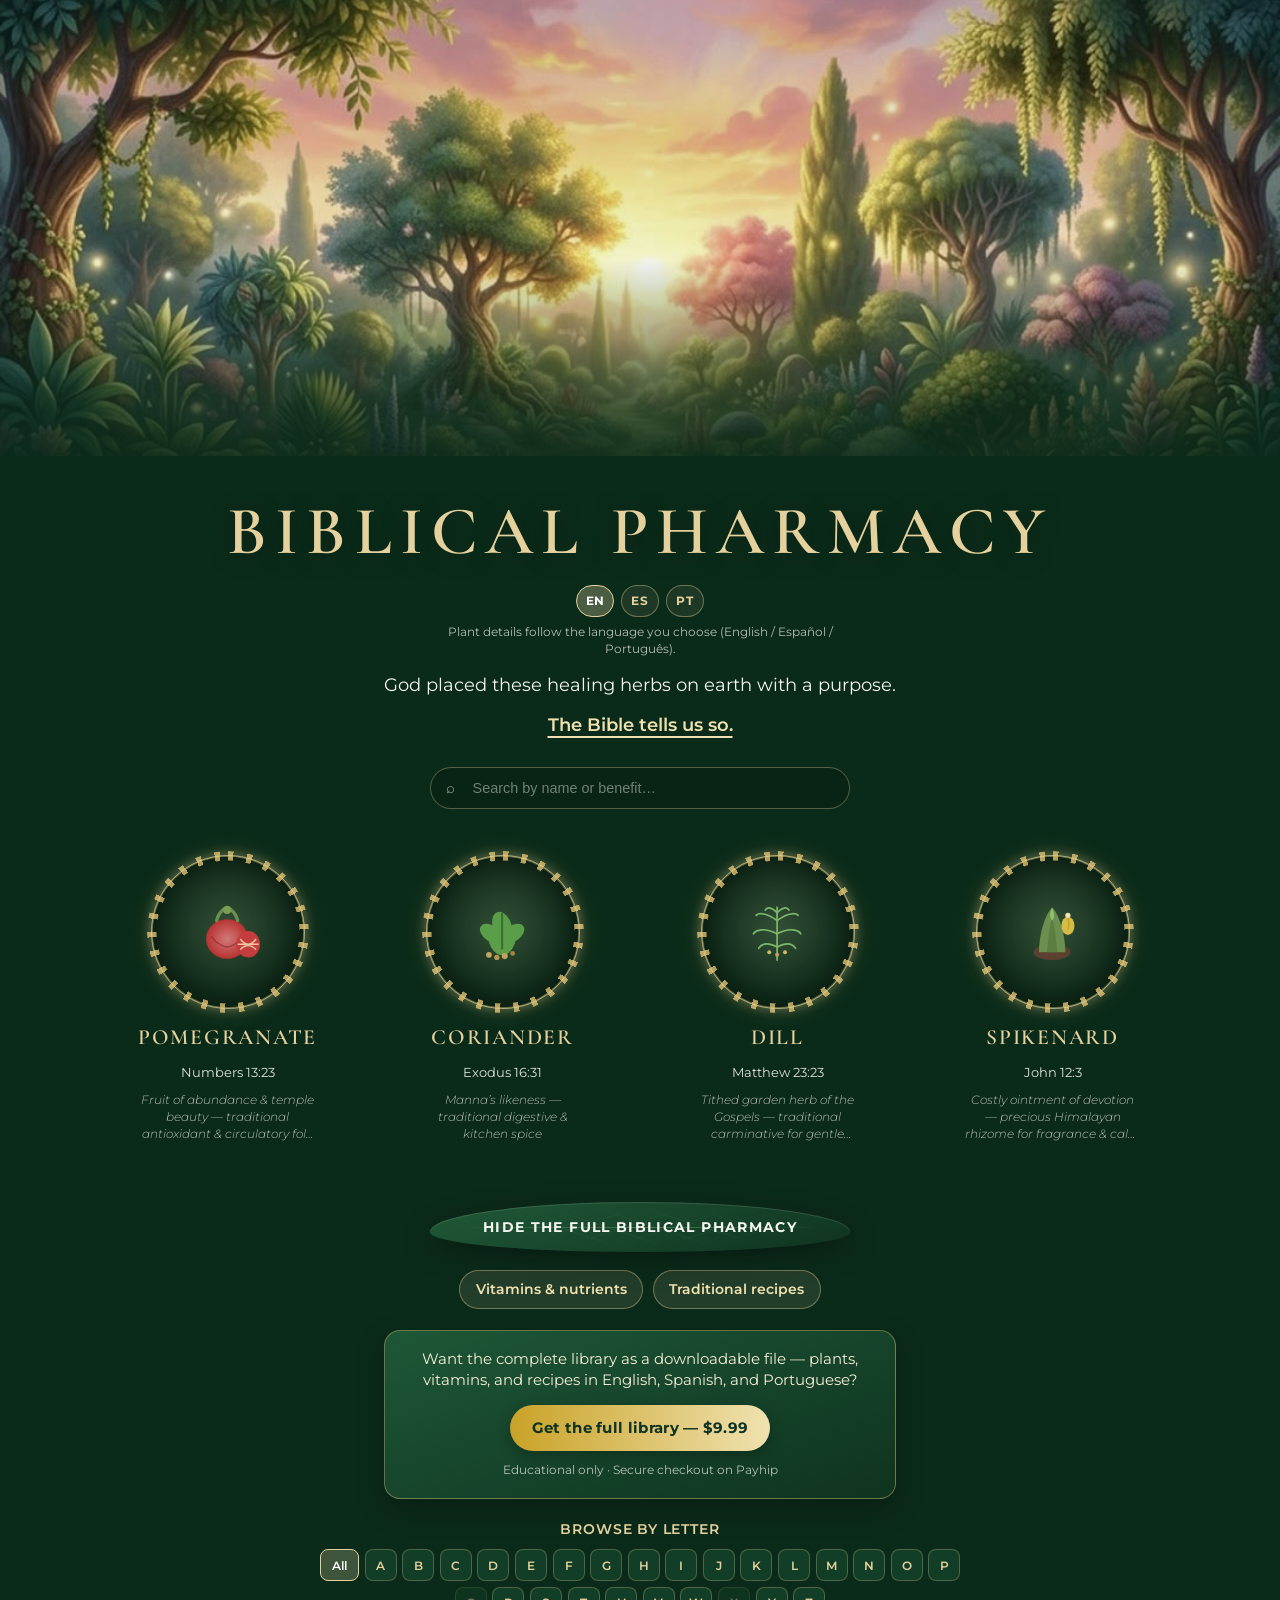
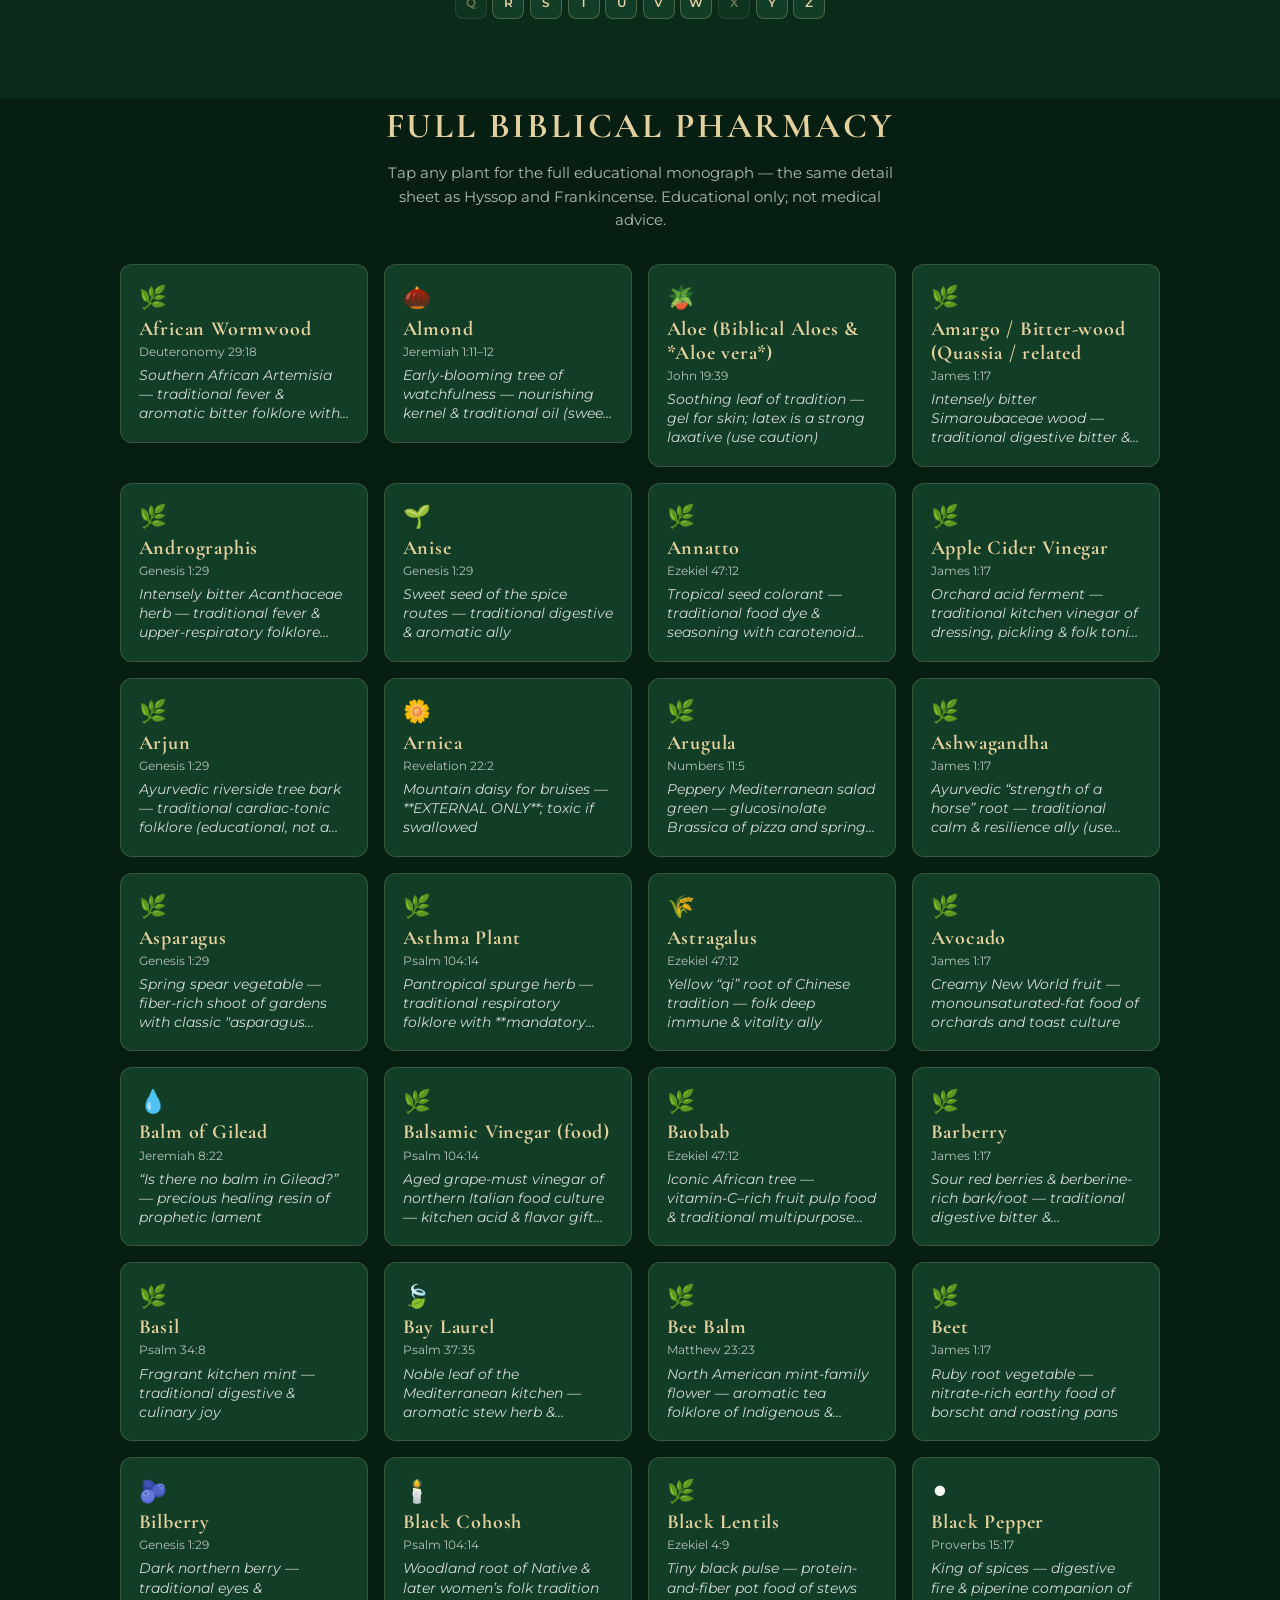
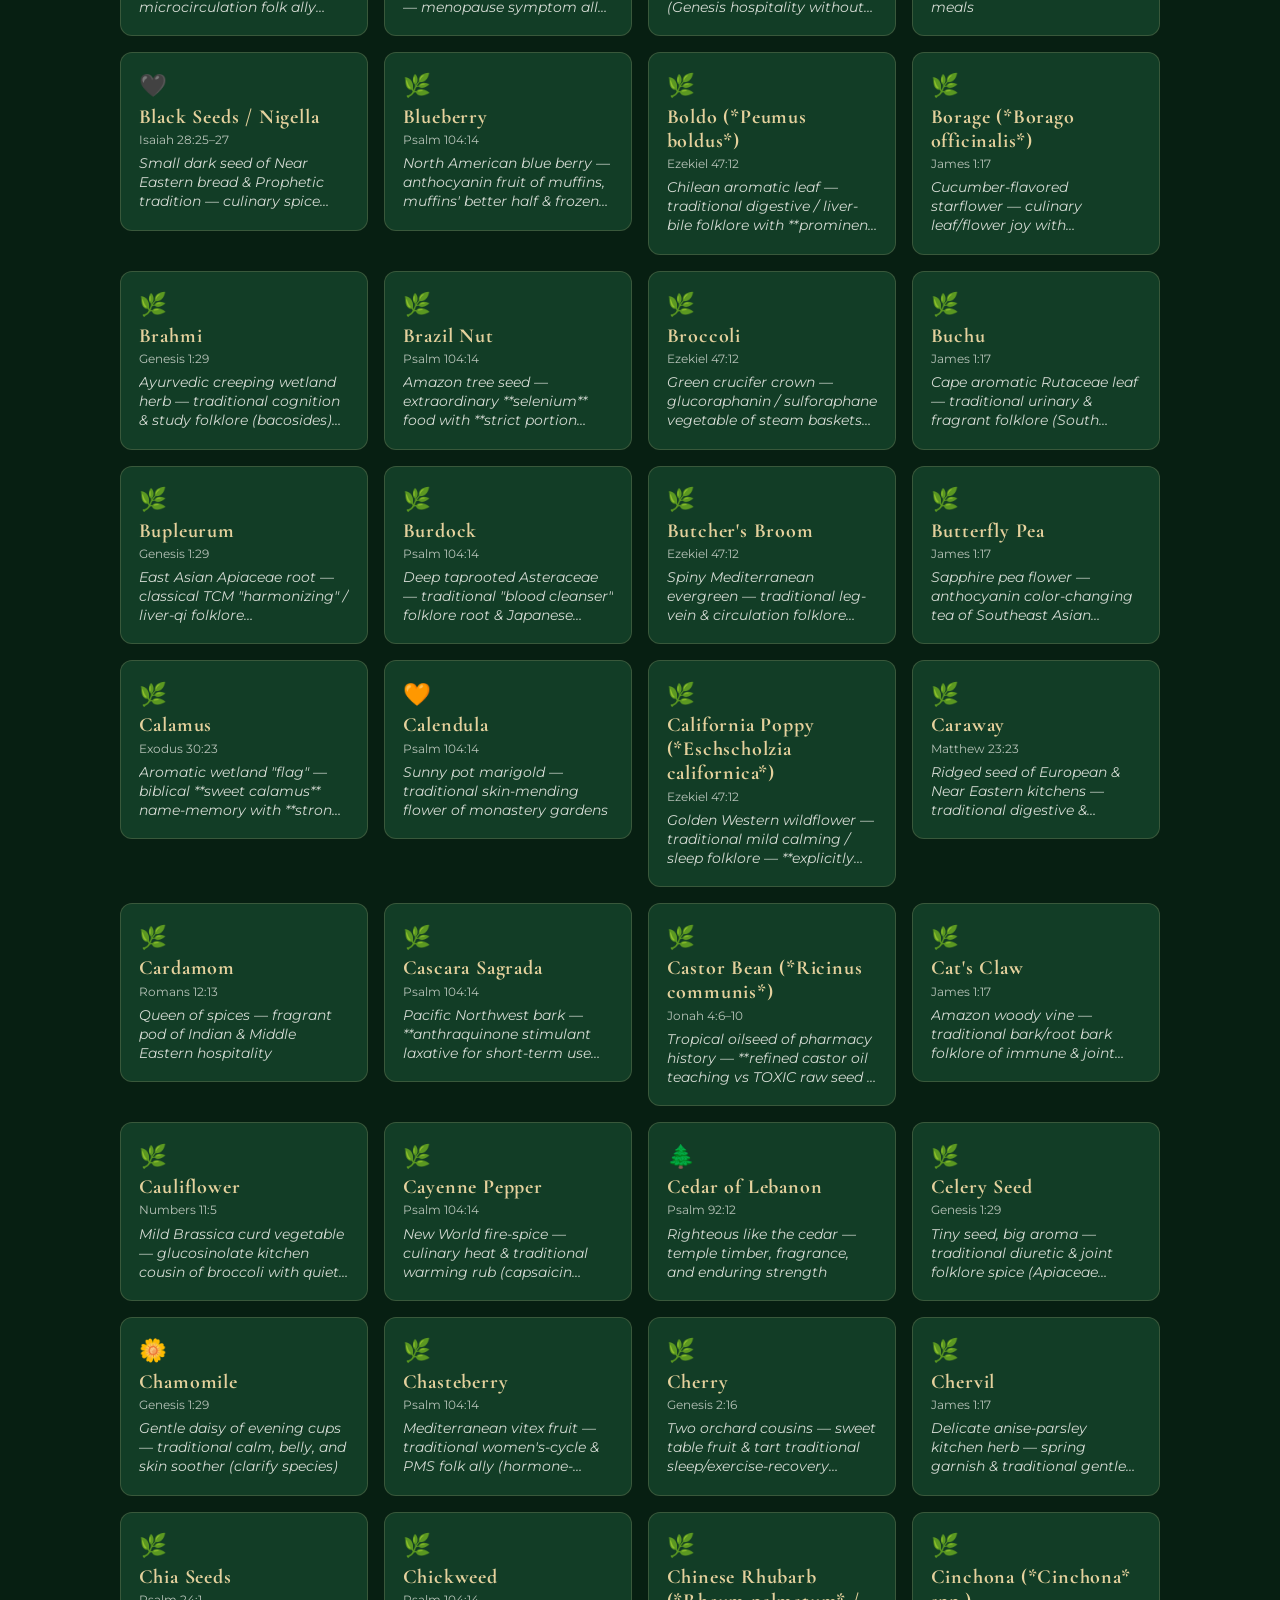
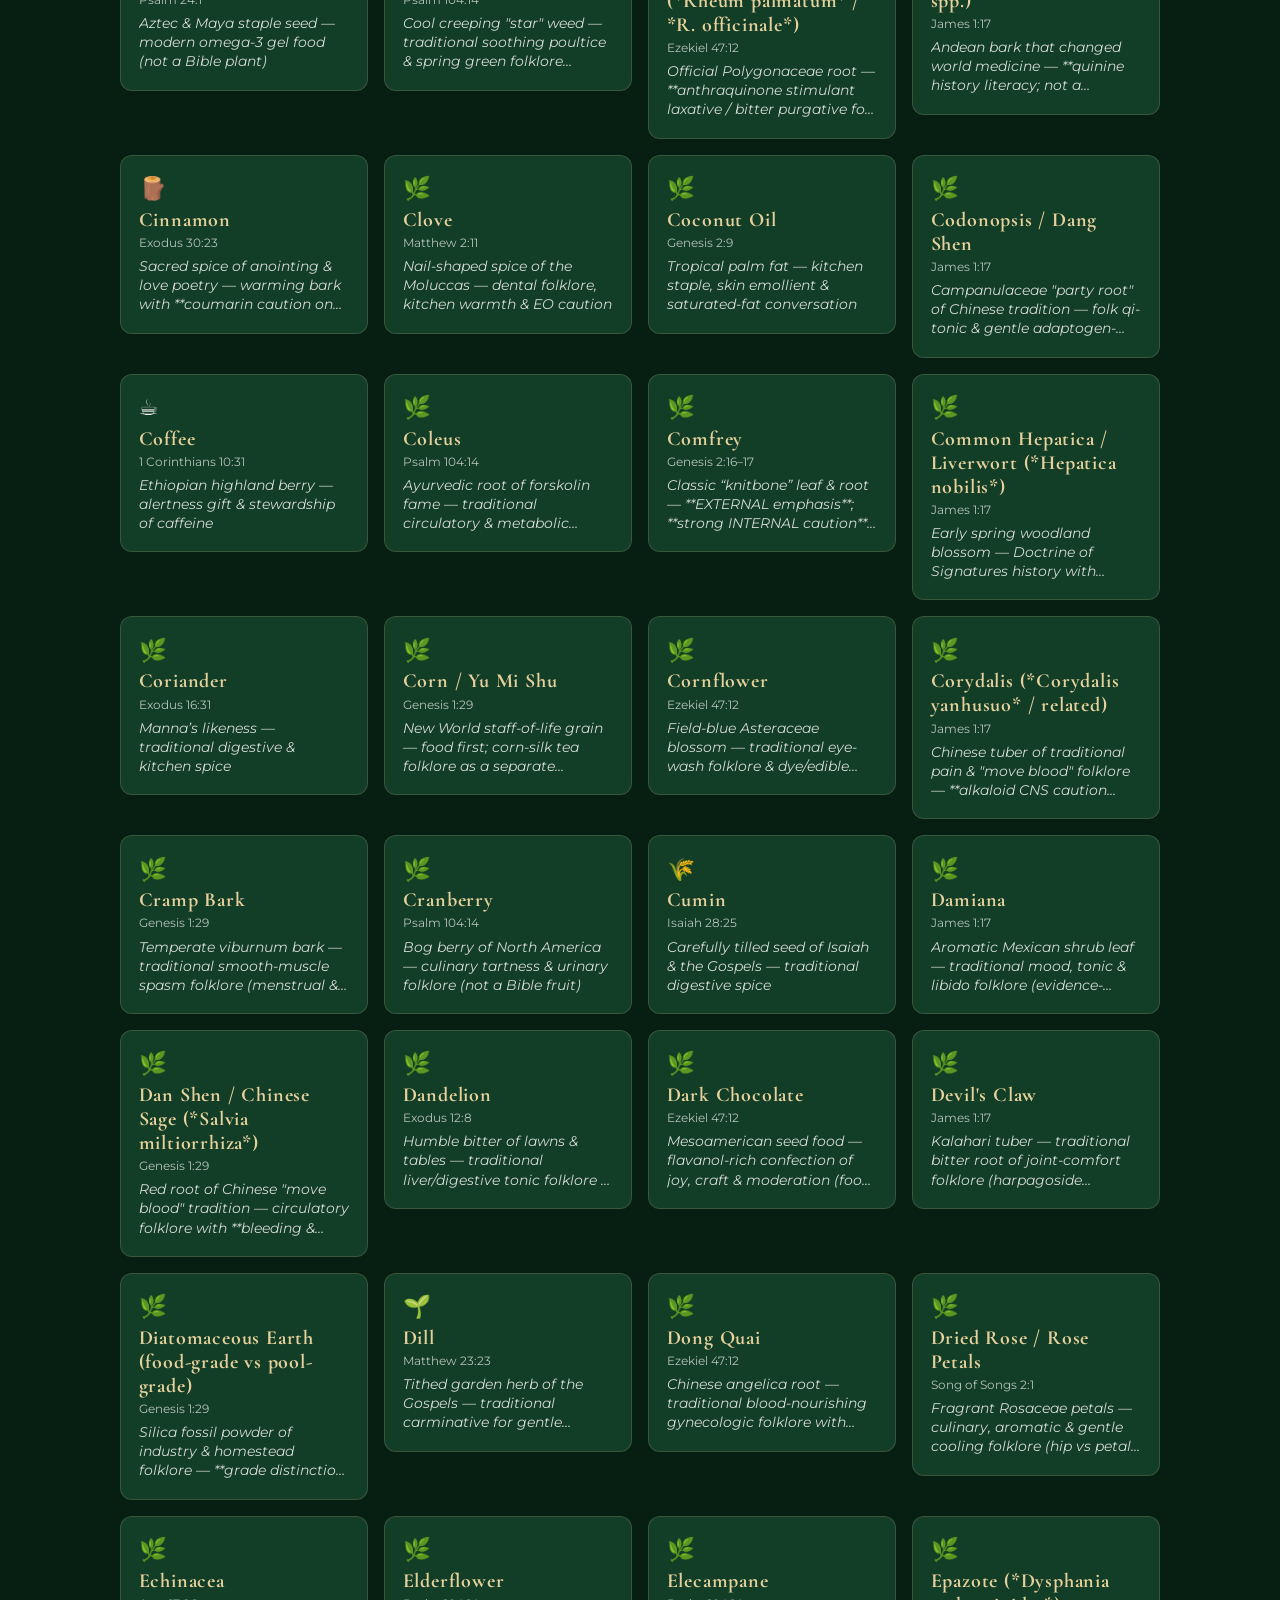
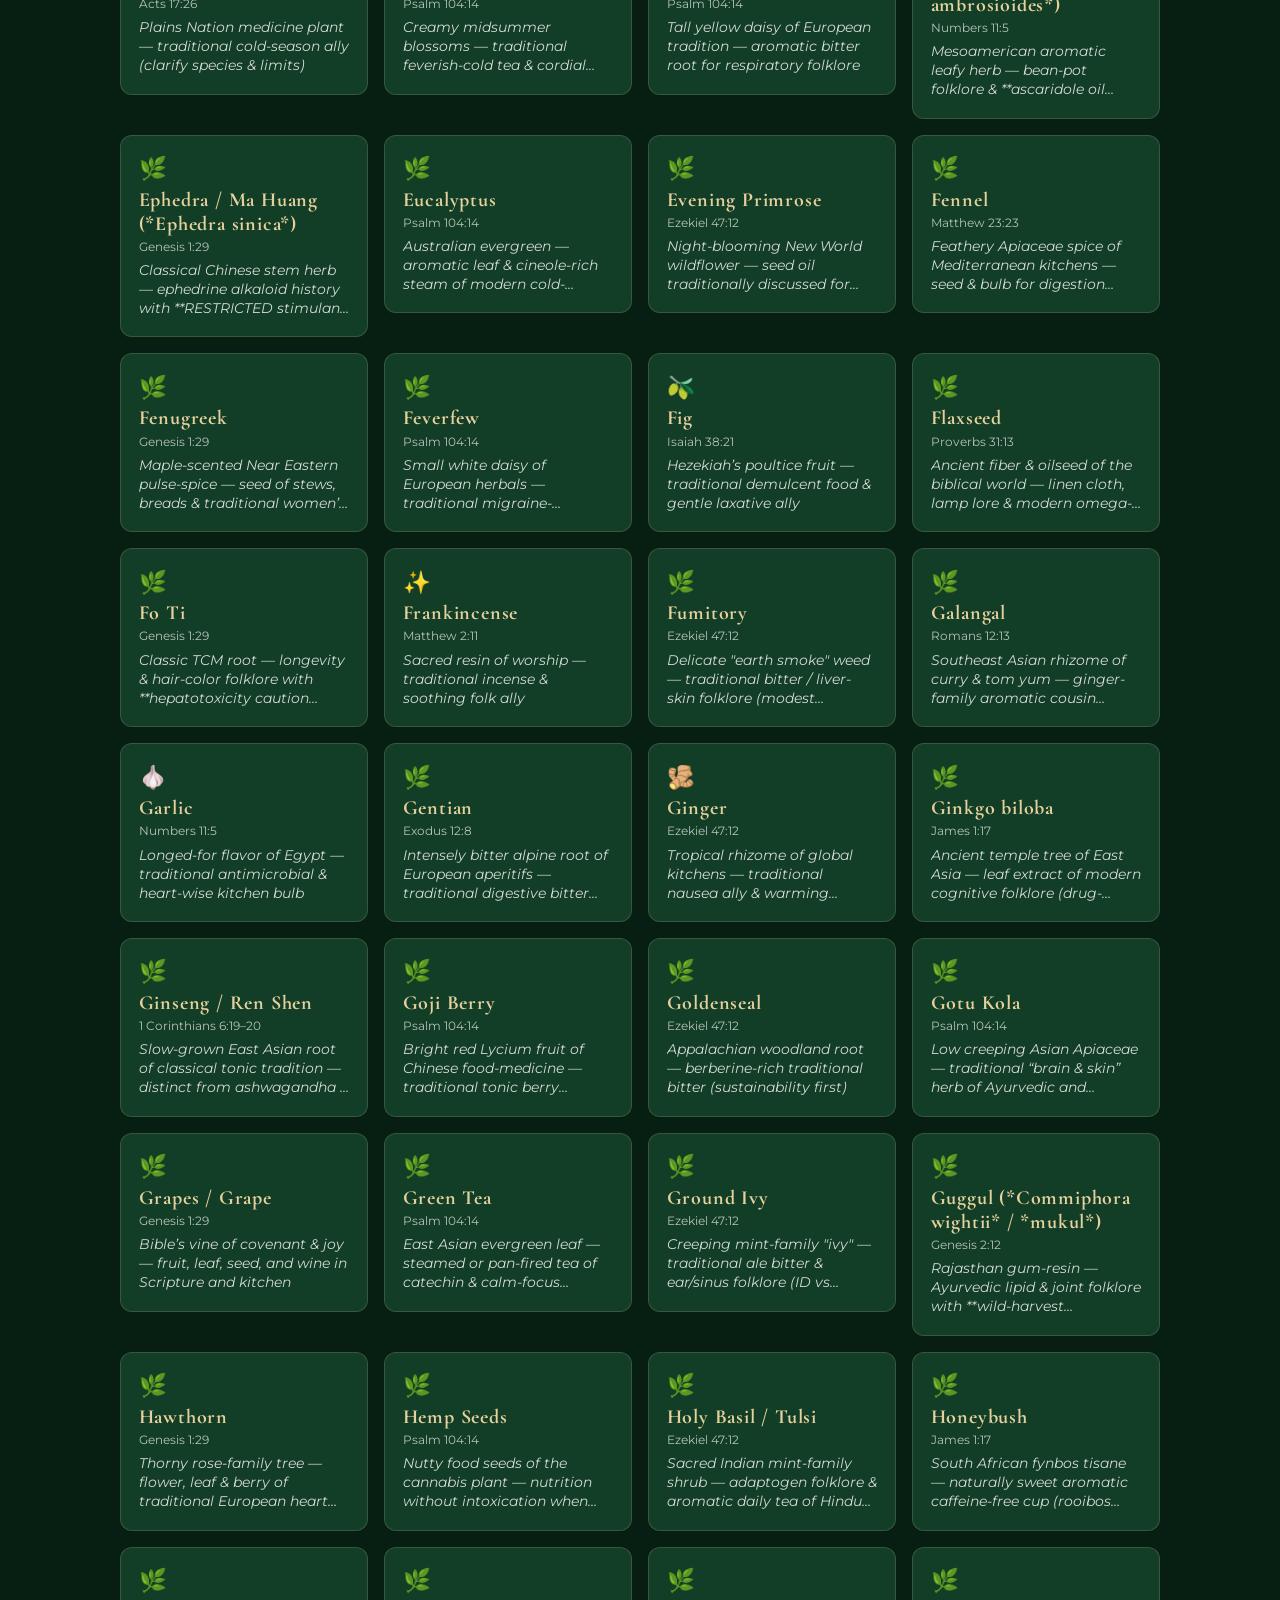
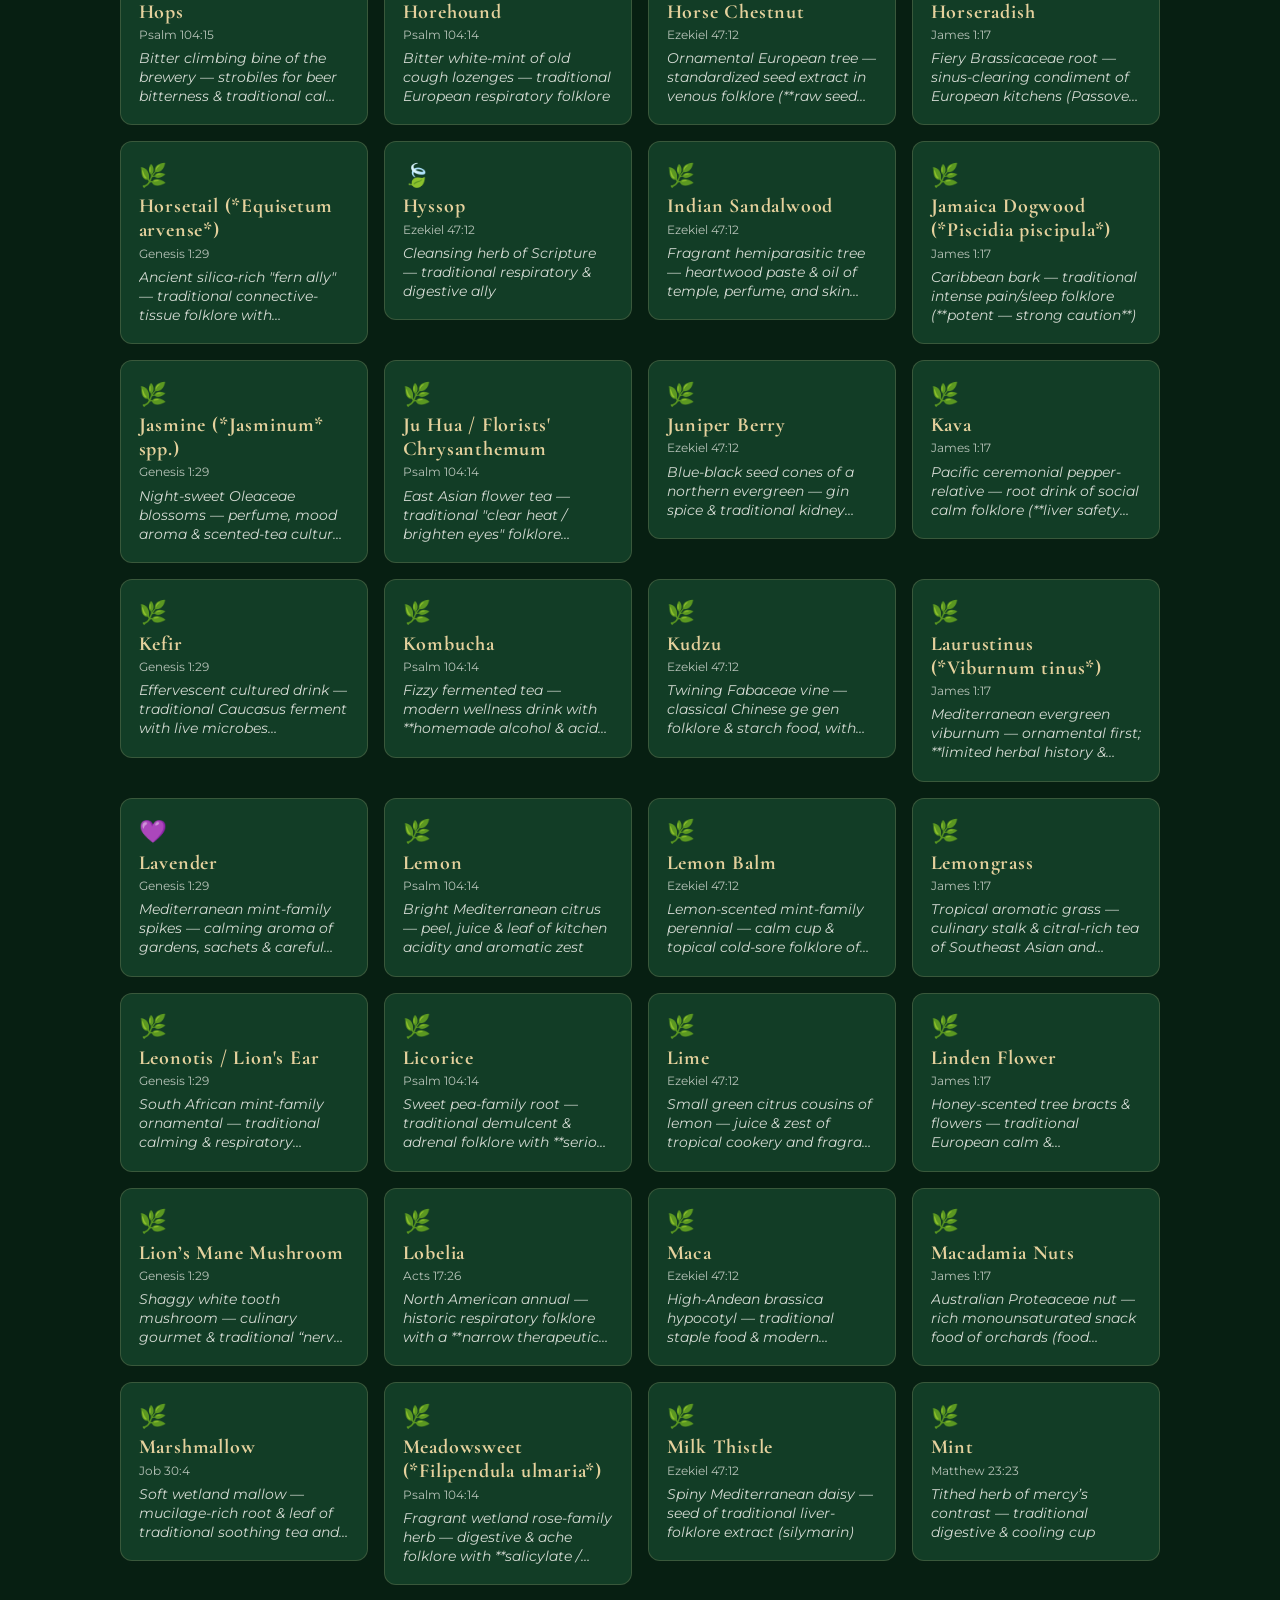
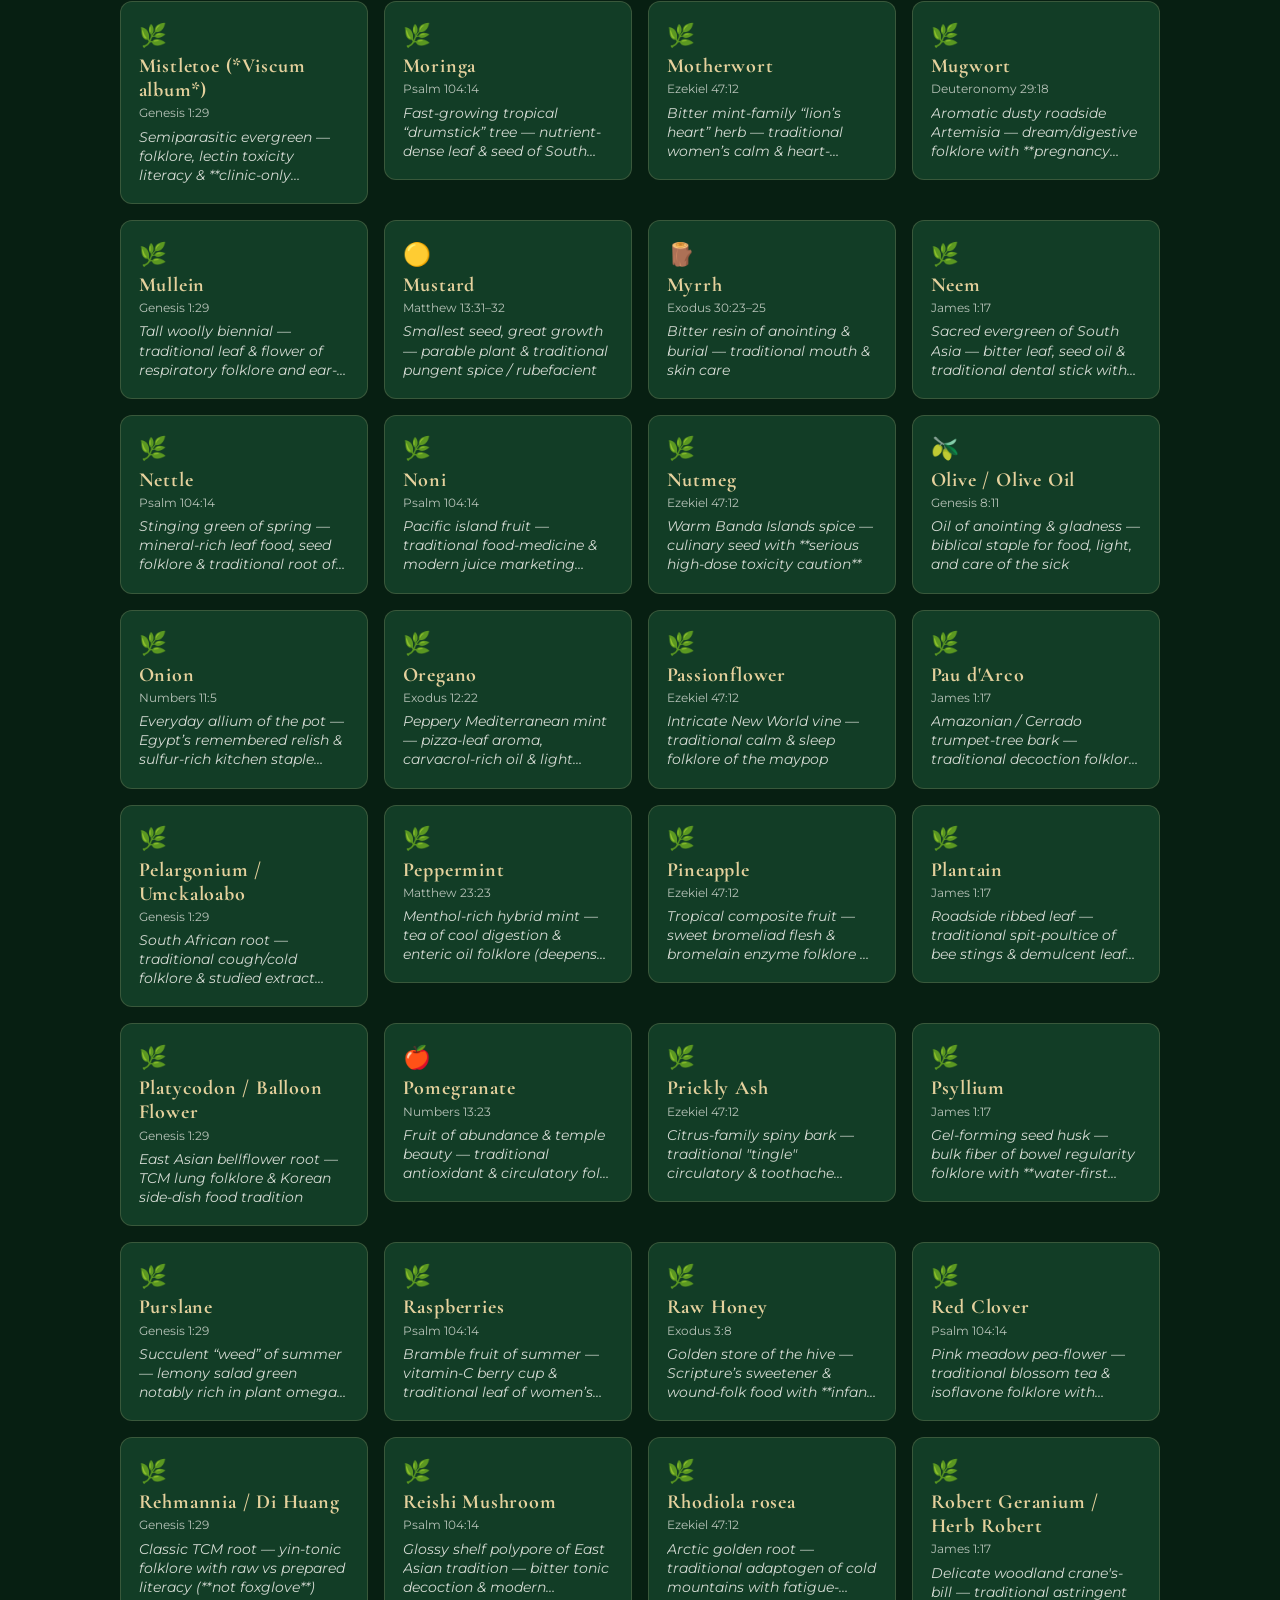
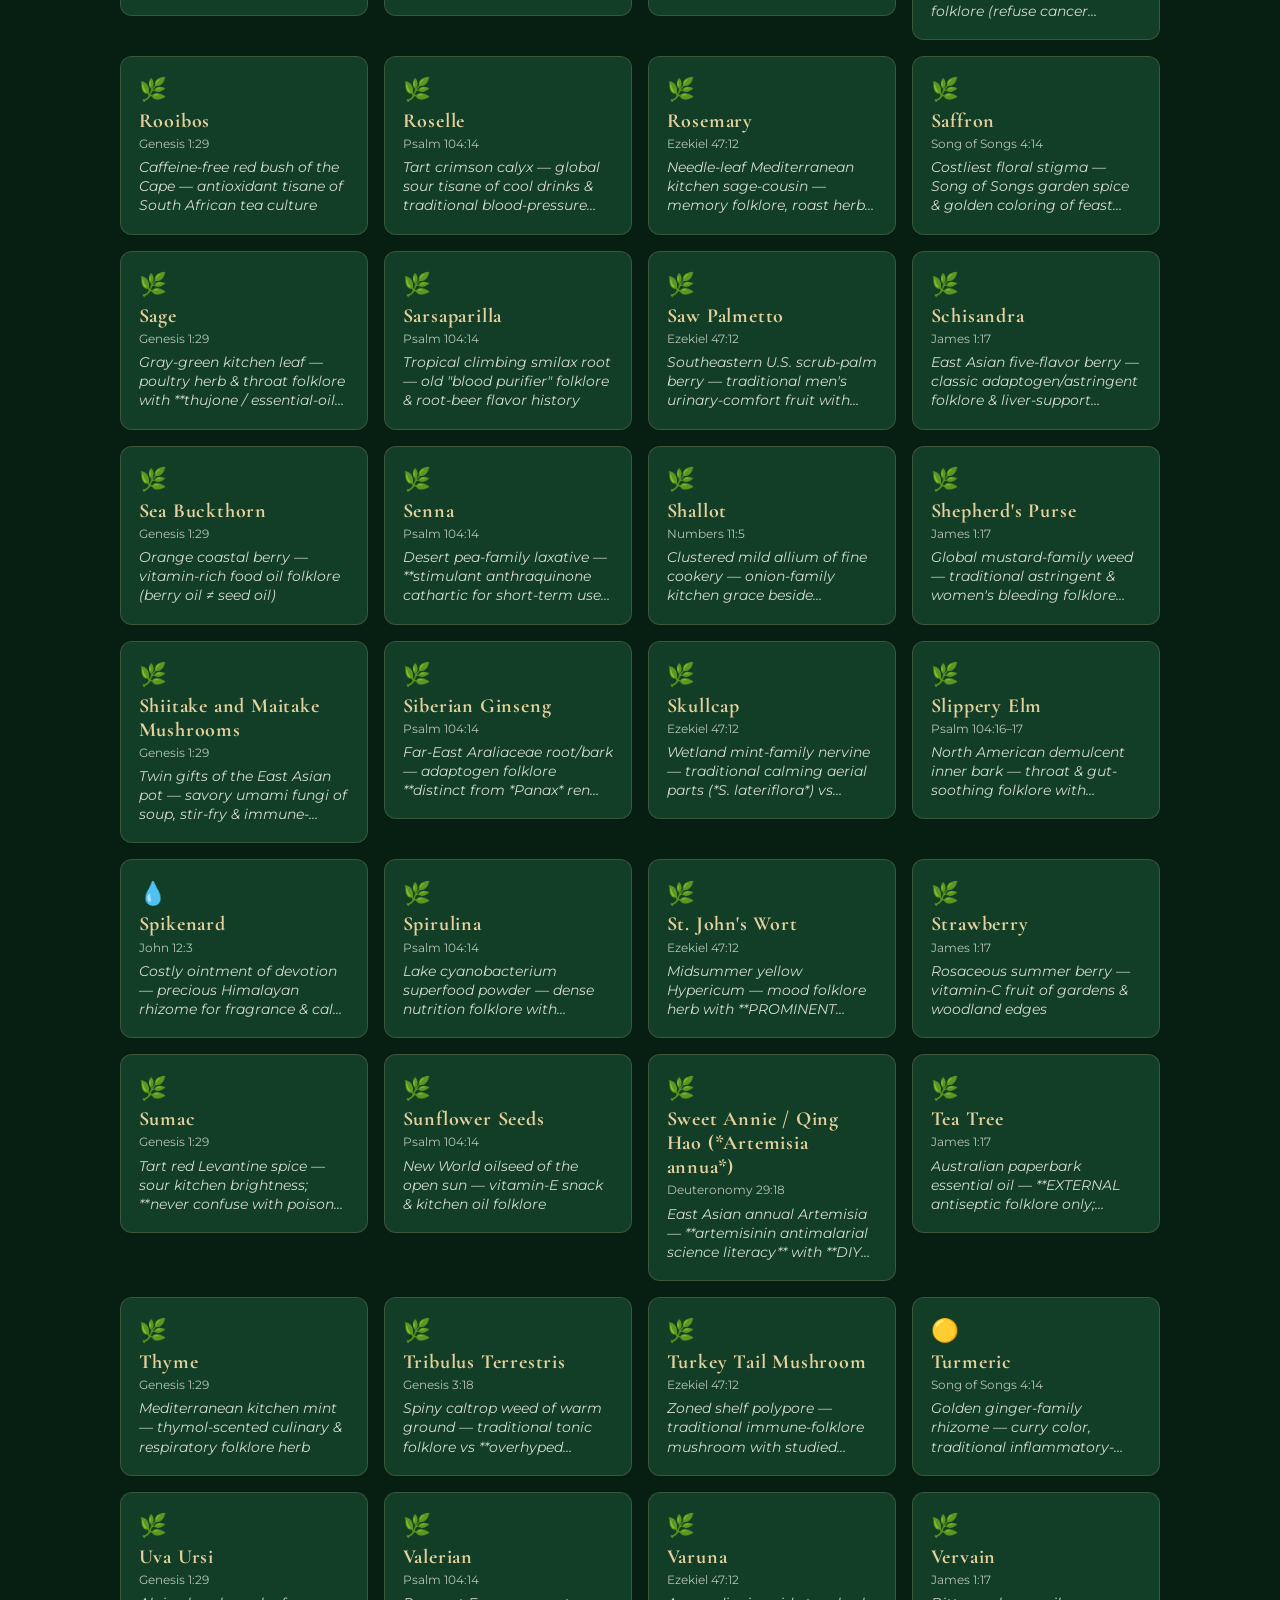
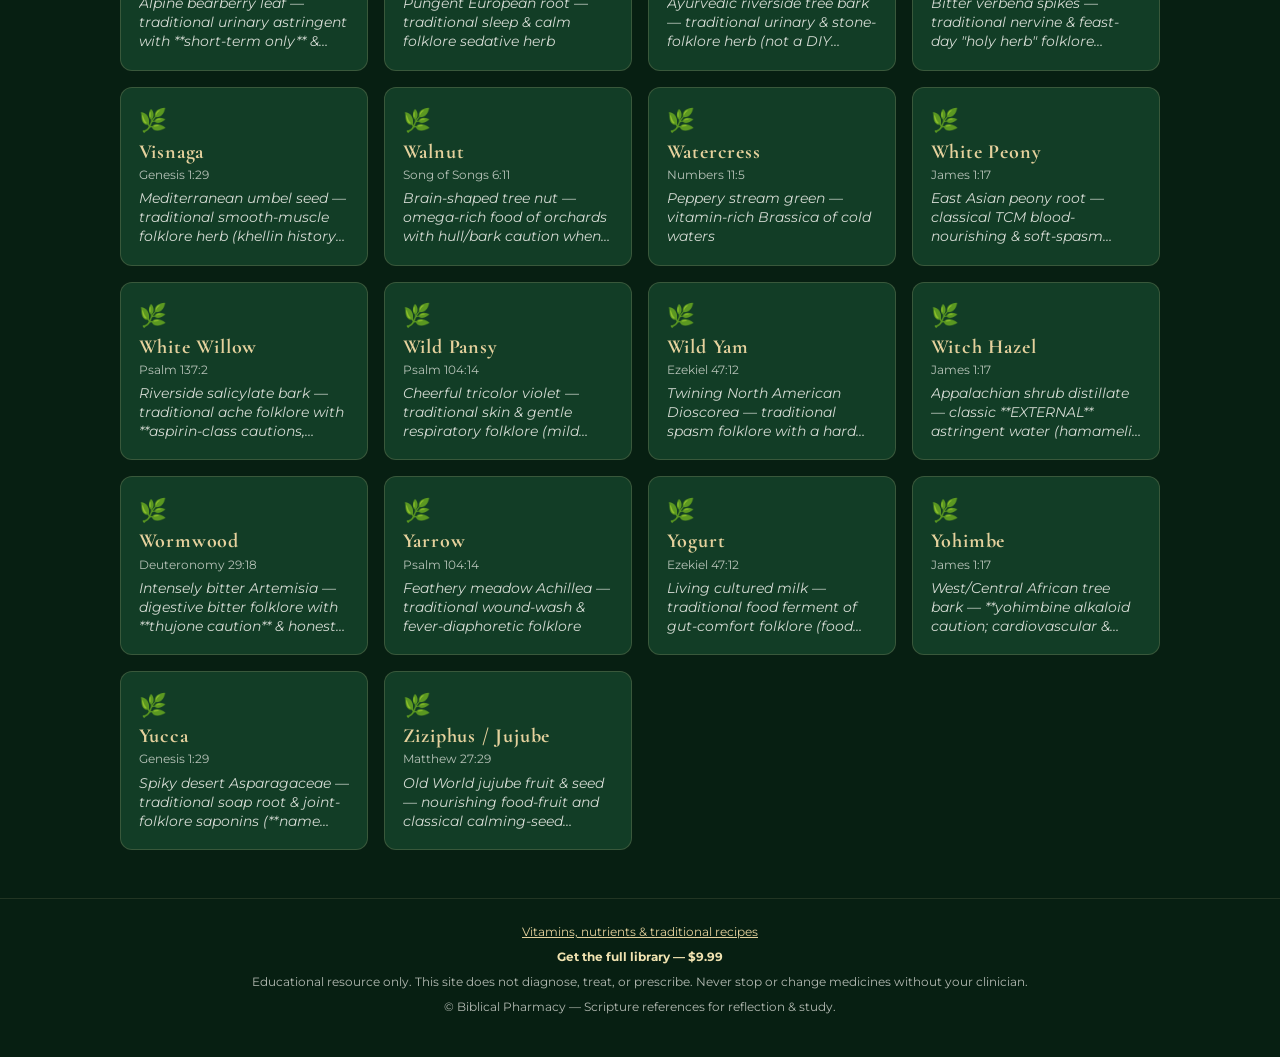
==== commit 3cd286c8: "Point Get the full library CTA to Etsy listing instead of Payhip" ====
--- a/index.html
+++ b/index.html
@@ -67,8 +67,8 @@
 
           <aside class="buy-cta" aria-label="Full library purchase">
             <p class="buy-cta-lead" data-i18n="buyLead">Want the complete library as a downloadable file — plants, vitamins, and recipes in English, Spanish, and Portuguese?</p>
-            <a class="buy-cta-btn" href="https://payhip.com/Biblicalpharmacy" target="_blank" rel="noopener noreferrer" data-i18n="buyButton">Get the full library — $9.99</a>
-            <p class="buy-cta-note" data-i18n="buyNote">Educational only · Secure checkout on Payhip</p>
+            <a class="buy-cta-btn" href="https://www.etsy.com/listing/4582102485/biblical-pharmacy-educational-herb" target="_blank" rel="noopener noreferrer" data-i18n="buyButton">Get the full library — $9.99</a>
+            <p class="buy-cta-note" data-i18n="buyNote">Educational only · Secure checkout on Etsy</p>
           </aside>
 
           <p class="az-hint" data-i18n="azHint">Browse by letter</p>
@@ -119,7 +119,7 @@
 
     <footer class="site-footer">
       <p><a href="library.html" class="footer-lib-link" data-i18n="footerLib">Vitamins, nutrients &amp; traditional recipes</a></p>
-      <p><a href="https://payhip.com/Biblicalpharmacy" class="footer-buy-link" target="_blank" rel="noopener noreferrer" data-i18n="buyButton">Get the full library — $9.99</a></p>
+      <p><a href="https://www.etsy.com/listing/4582102485/biblical-pharmacy-educational-herb" class="footer-buy-link" target="_blank" rel="noopener noreferrer" data-i18n="buyButton">Get the full library — $9.99</a></p>
       <p data-i18n="footerEdu"><strong>Educational resource only.</strong> This site does not diagnose, treat, or prescribe. Never stop or change medicines without your clinician.</p>
       <p data-i18n="footerCopy">© Biblical Pharmacy — Scripture references for reflection &amp; study.</p>
     </footer>
--- a/styles.css
+++ b/styles.css
@@ -924,3 +924,53 @@
   margin-left: auto;
   margin-right: auto;
 }
+
+
+/* Paid library CTA */
+.buy-cta {
+  margin: 1.35rem auto 0.5rem;
+  max-width: 32rem;
+  padding: 1.1rem 1.25rem 1.15rem;
+  text-align: center;
+  border-radius: var(--radius, 14px);
+  border: 1px solid rgba(212, 184, 106, 0.45);
+  background: linear-gradient(160deg, rgba(31, 90, 56, 0.95) 0%, rgba(15, 51, 32, 0.98) 100%);
+  box-shadow: 0 10px 28px rgba(0, 0, 0, 0.28);
+}
+.buy-cta-lead {
+  margin: 0 0 0.85rem;
+  color: var(--cream, #f5f0e6);
+  font-size: 0.92rem;
+  line-height: 1.45;
+}
+.buy-cta-btn {
+  display: inline-block;
+  padding: 0.7rem 1.35rem;
+  border-radius: 999px;
+  background: linear-gradient(90deg, #c9a227, #f0e2b0);
+  color: #0f3320;
+  font-weight: 700;
+  font-size: 0.95rem;
+  text-decoration: none;
+  letter-spacing: 0.02em;
+  box-shadow: 0 4px 14px rgba(0, 0, 0, 0.25);
+}
+.buy-cta-btn:hover,
+.buy-cta-btn:focus-visible {
+  filter: brightness(1.06);
+  outline: 2px solid var(--gold-bright, #f0e2b0);
+  outline-offset: 2px;
+}
+.buy-cta-note {
+  margin: 0.65rem 0 0;
+  color: var(--muted, #b8c9bc);
+  font-size: 0.75rem;
+}
+.footer-buy-link {
+  color: var(--gold-bright, #f0e2b0);
+  font-weight: 700;
+  text-decoration: none;
+}
+.footer-buy-link:hover {
+  text-decoration: underline;
+}
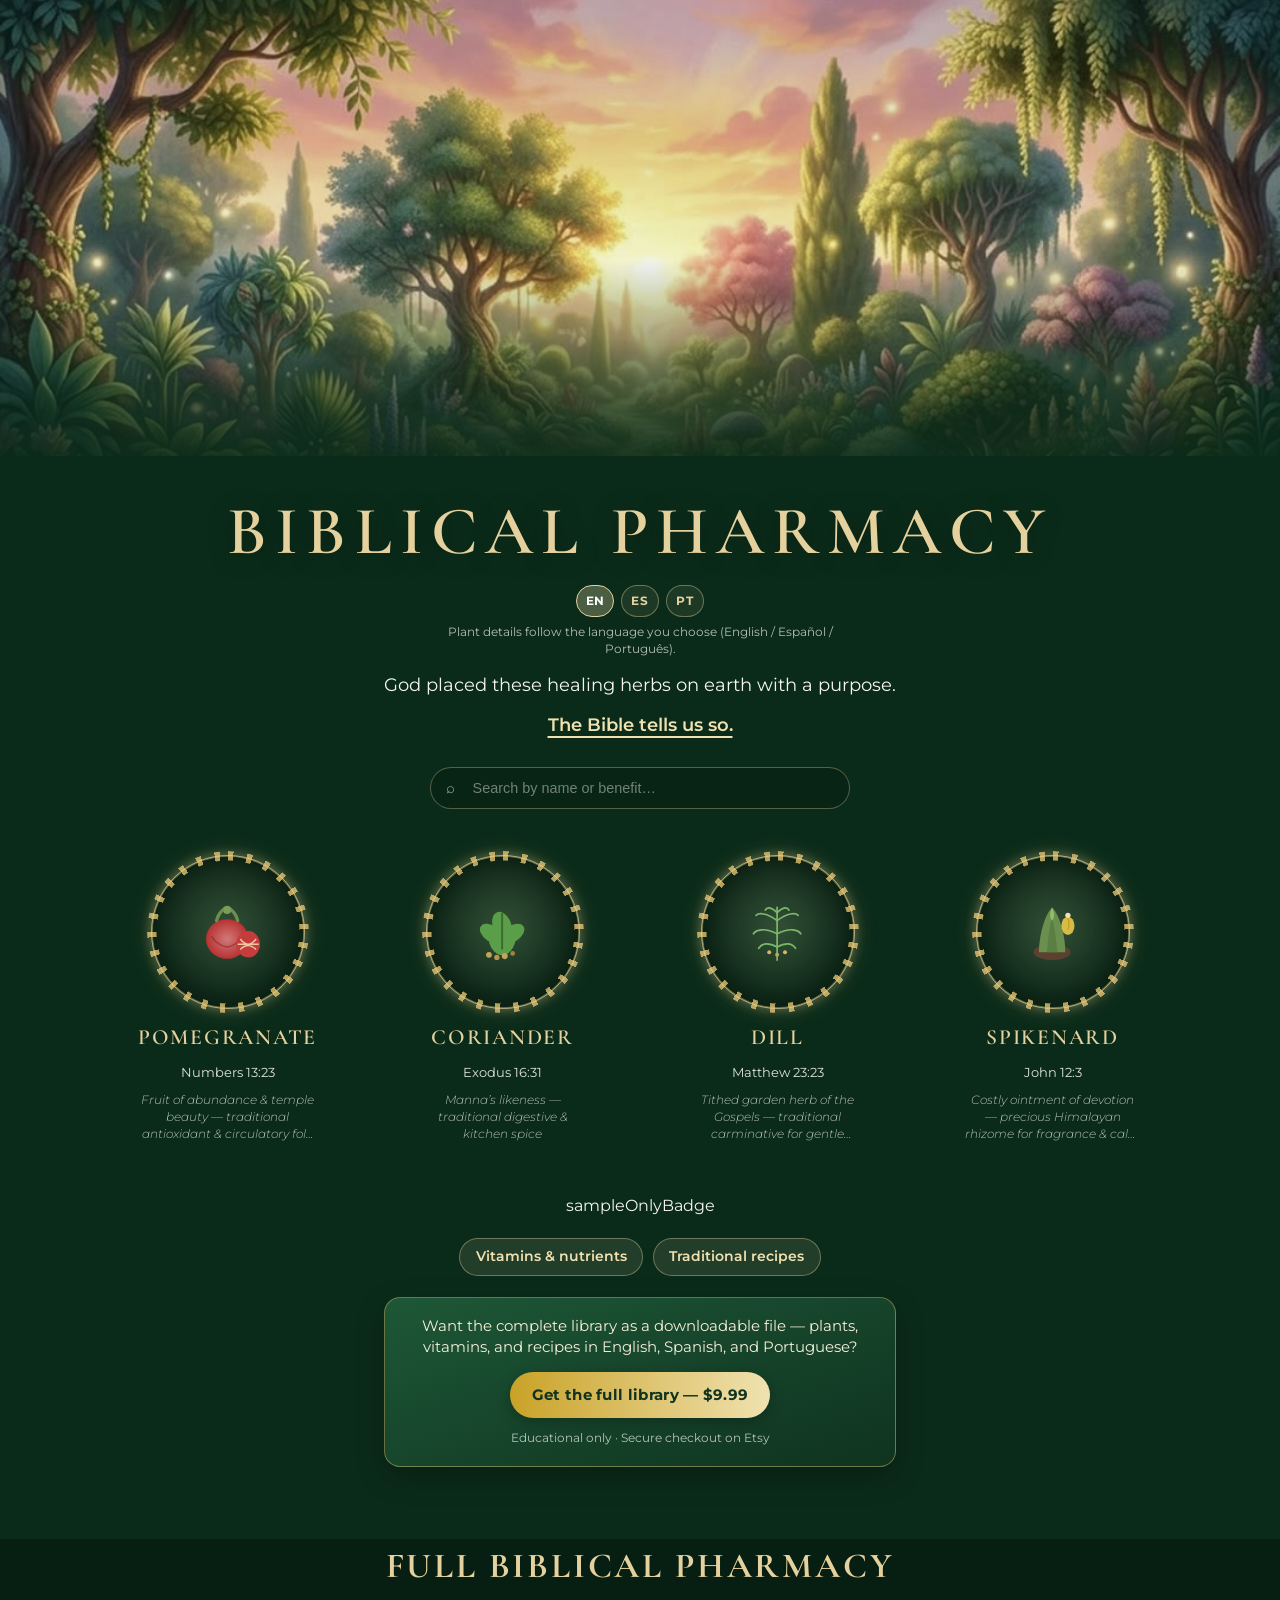
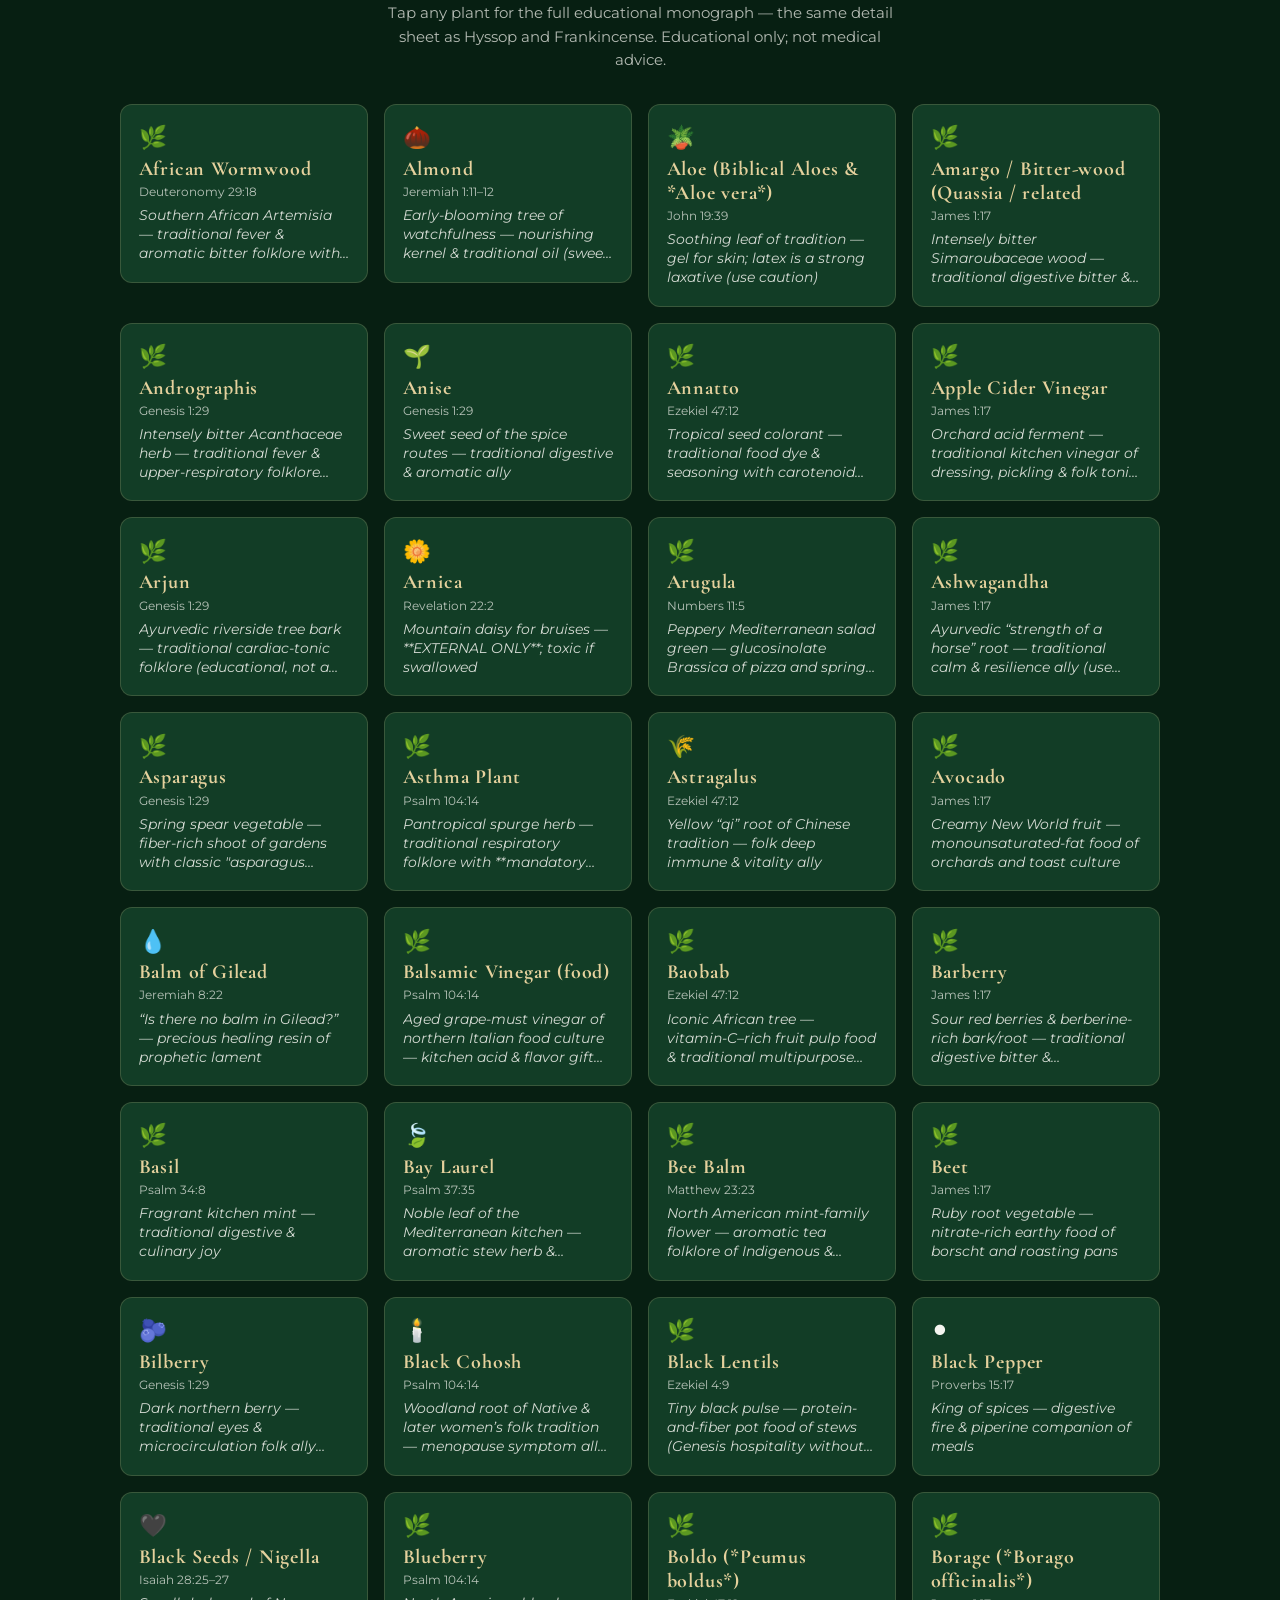
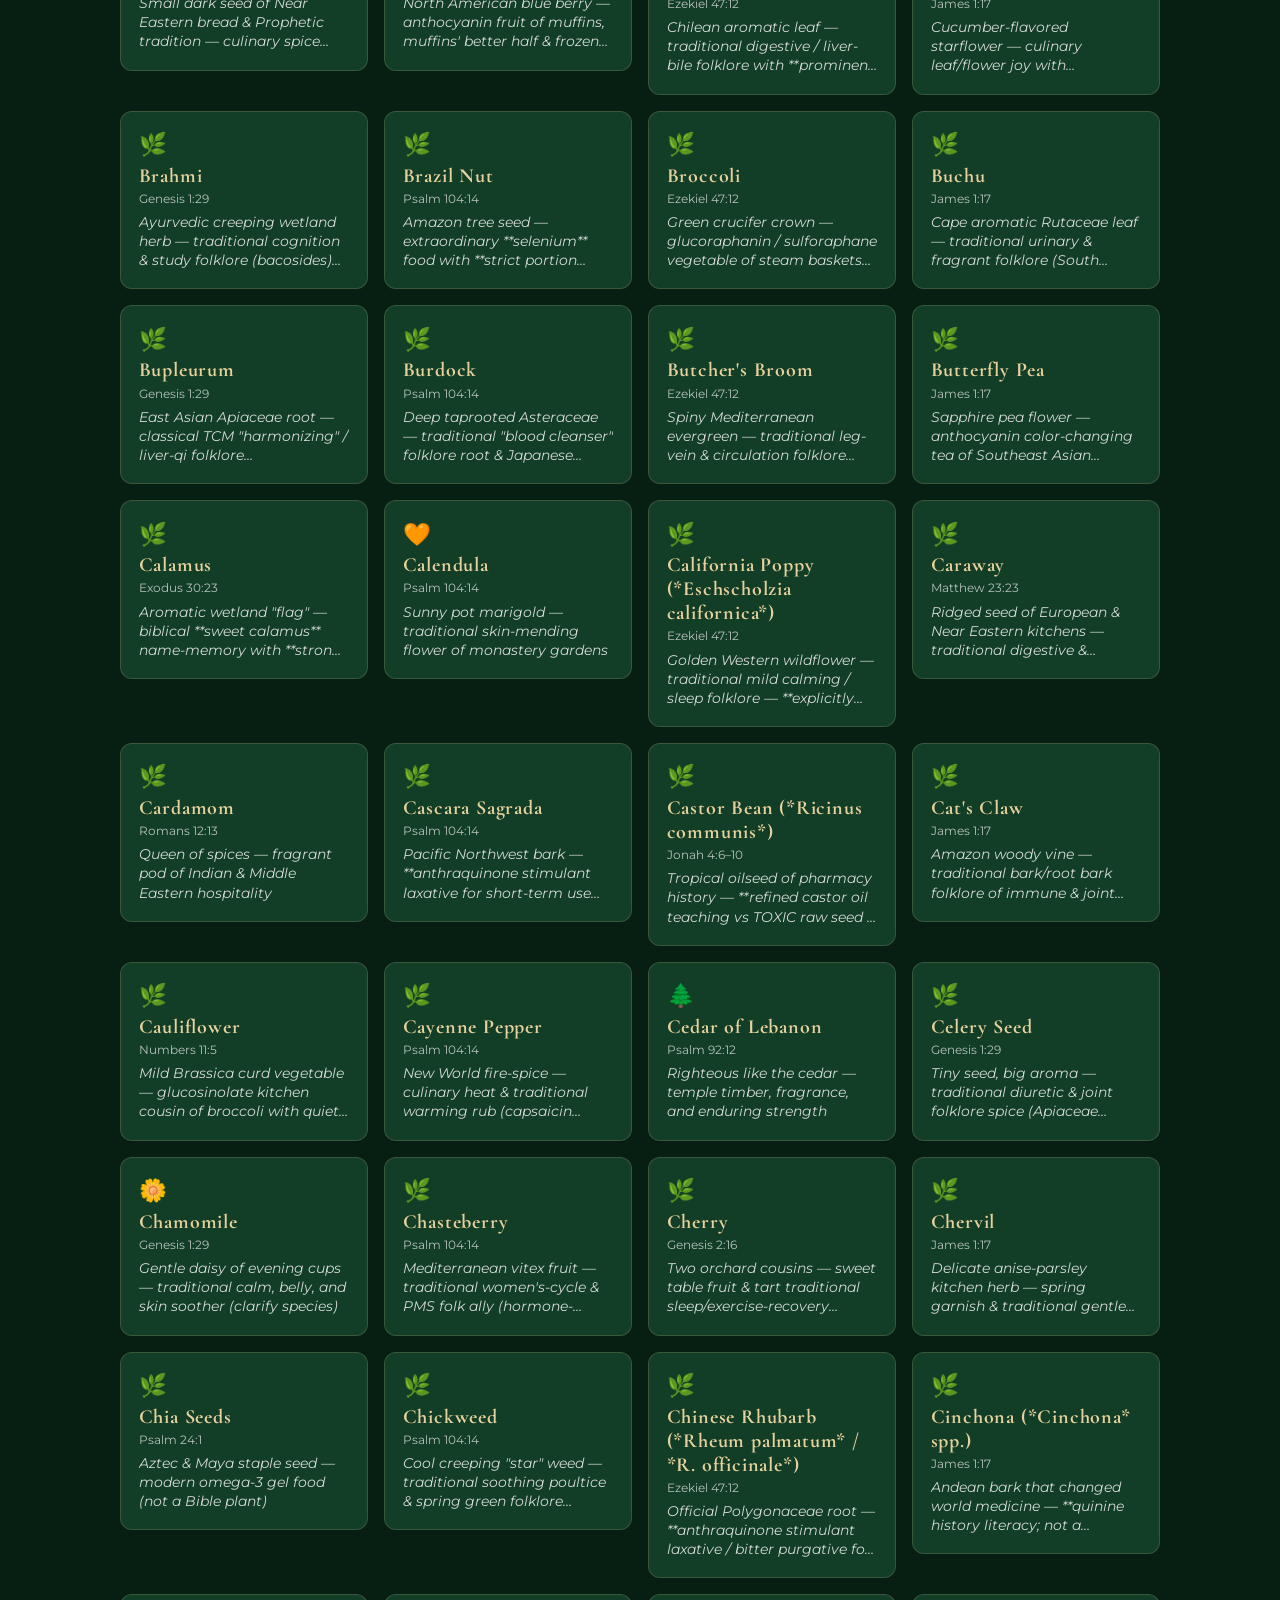
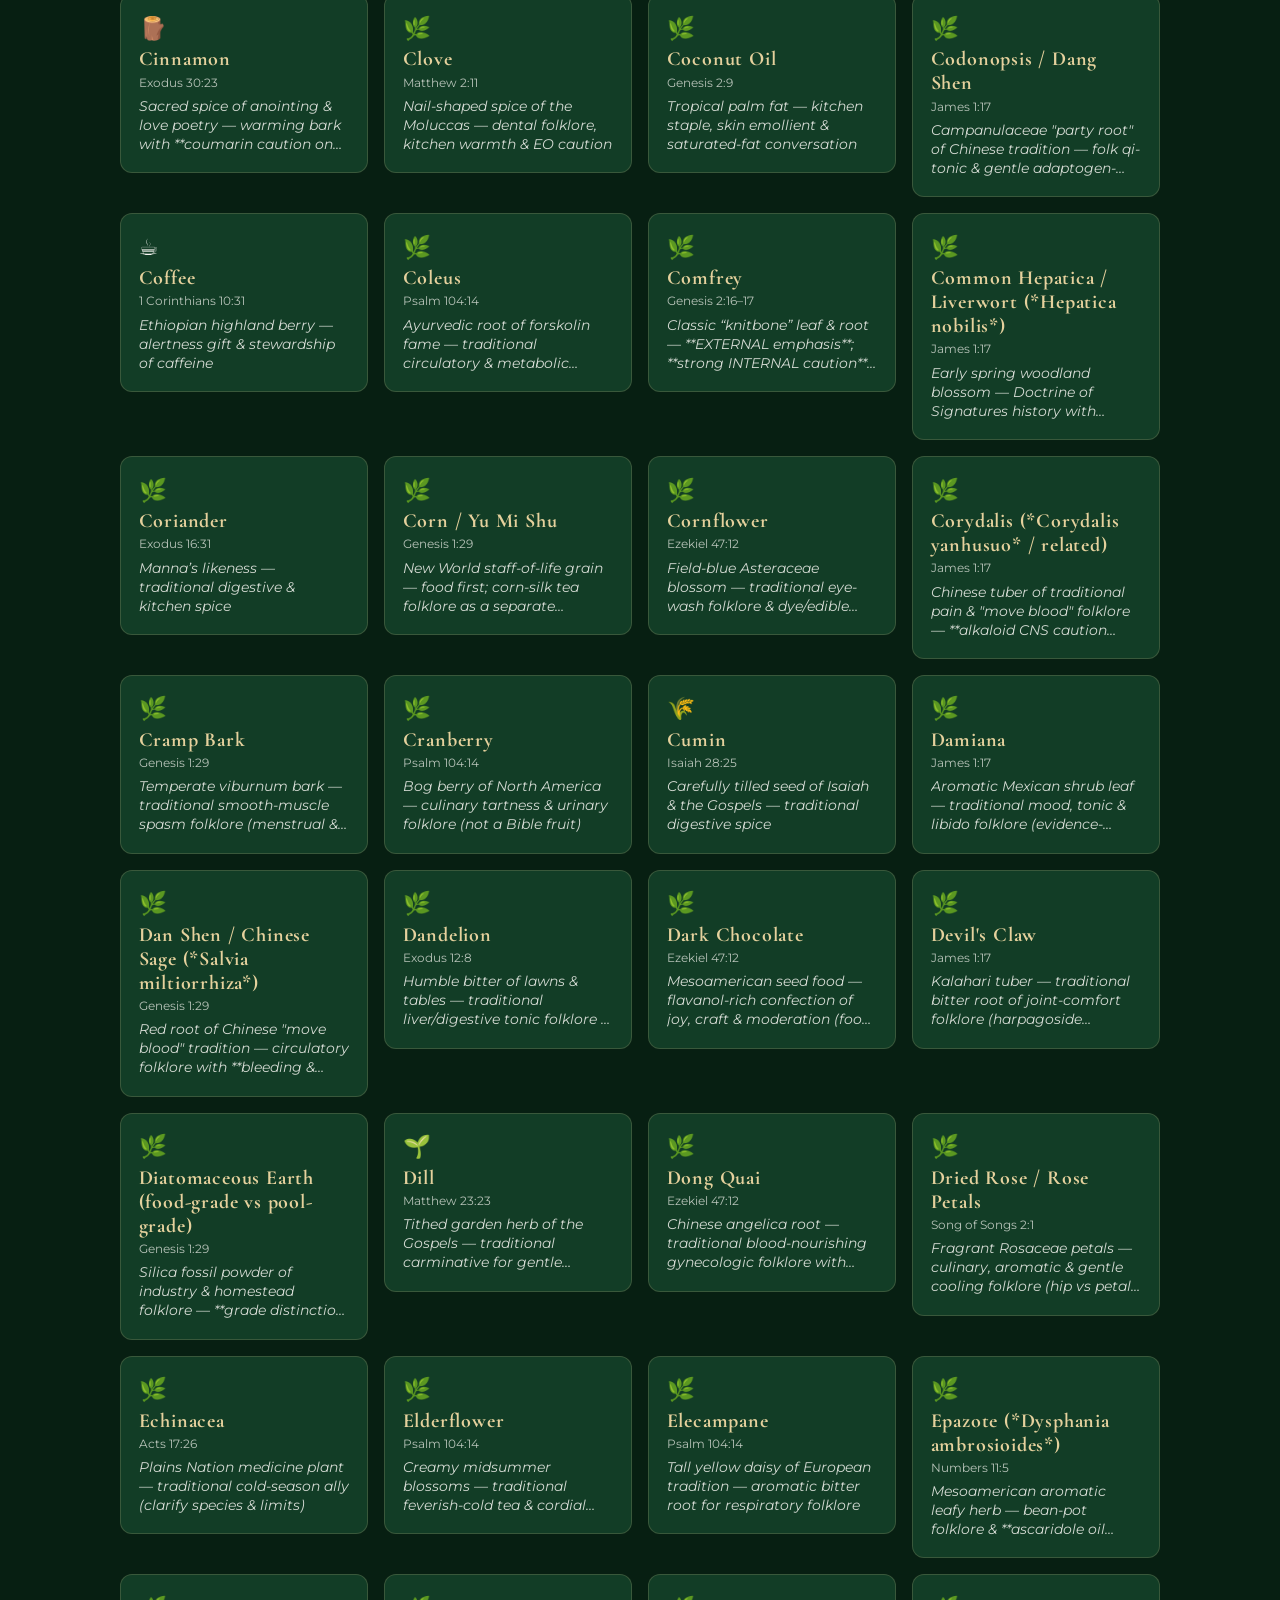
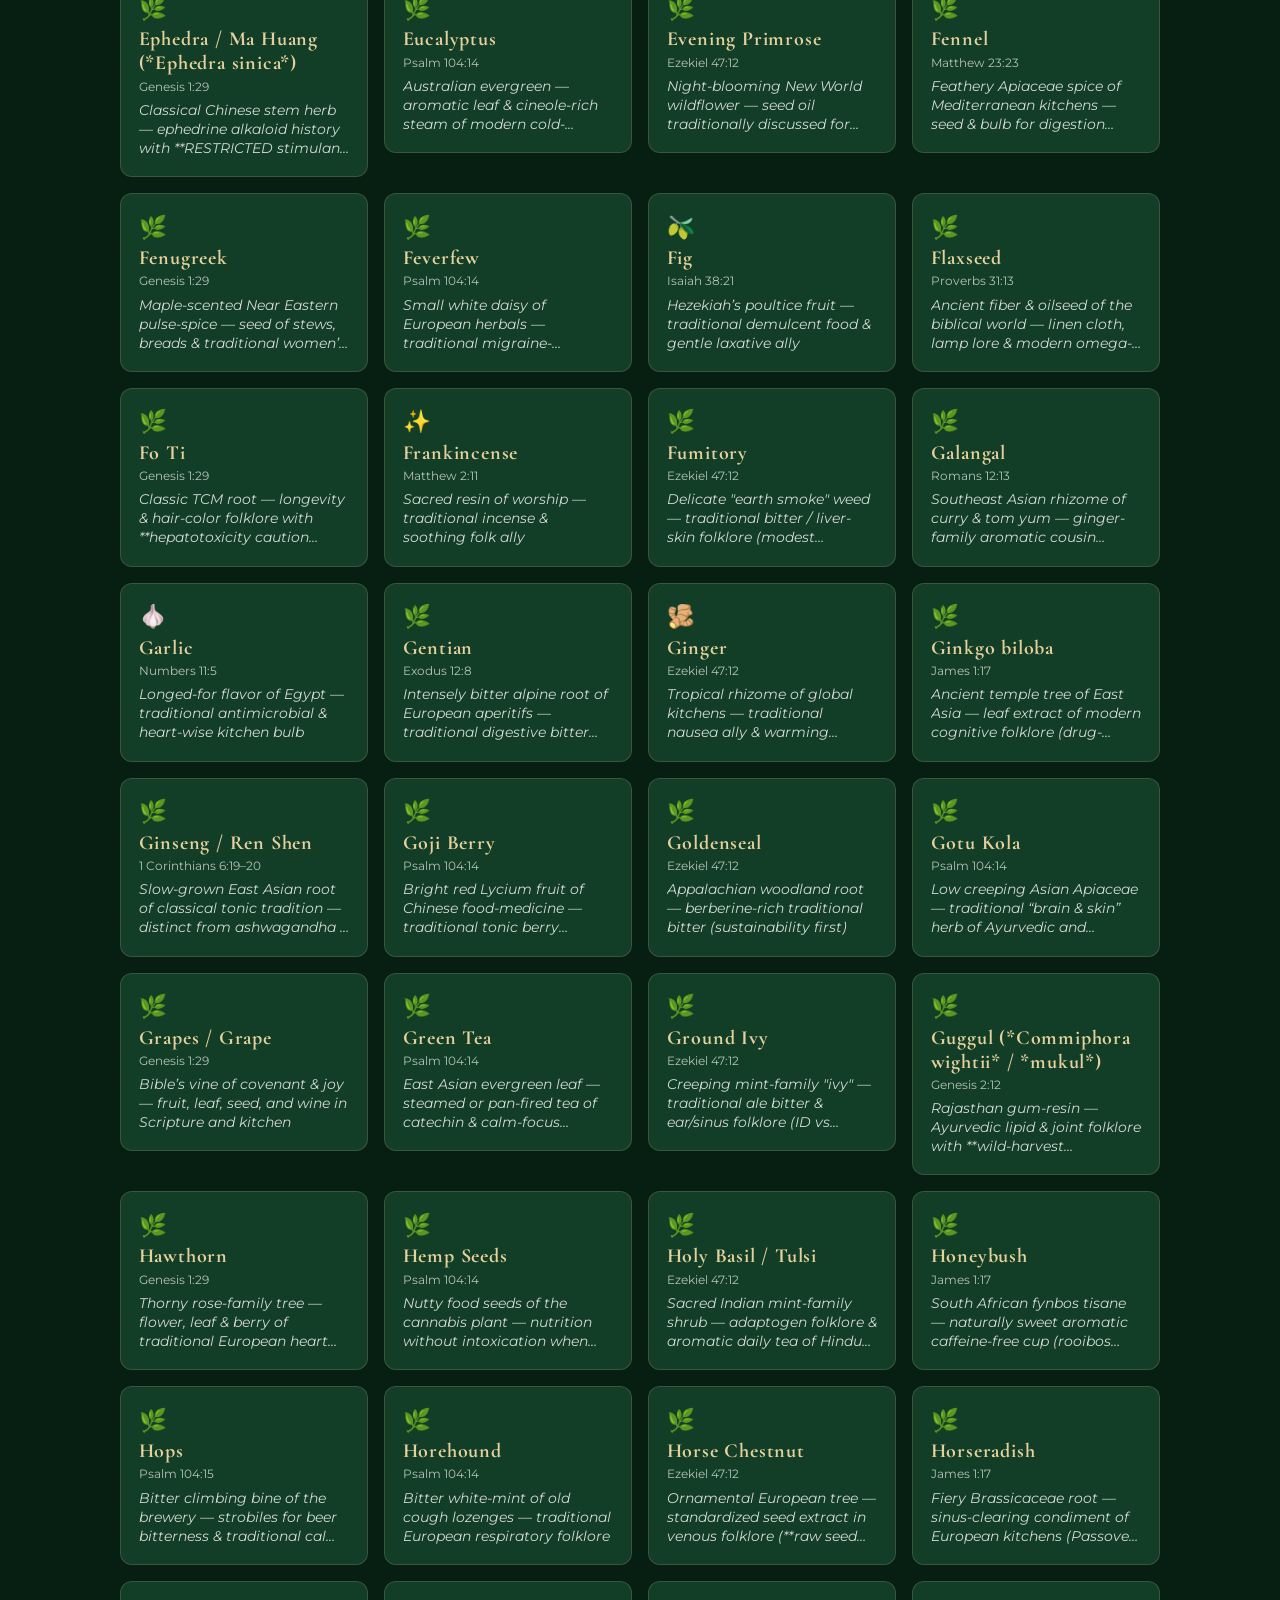
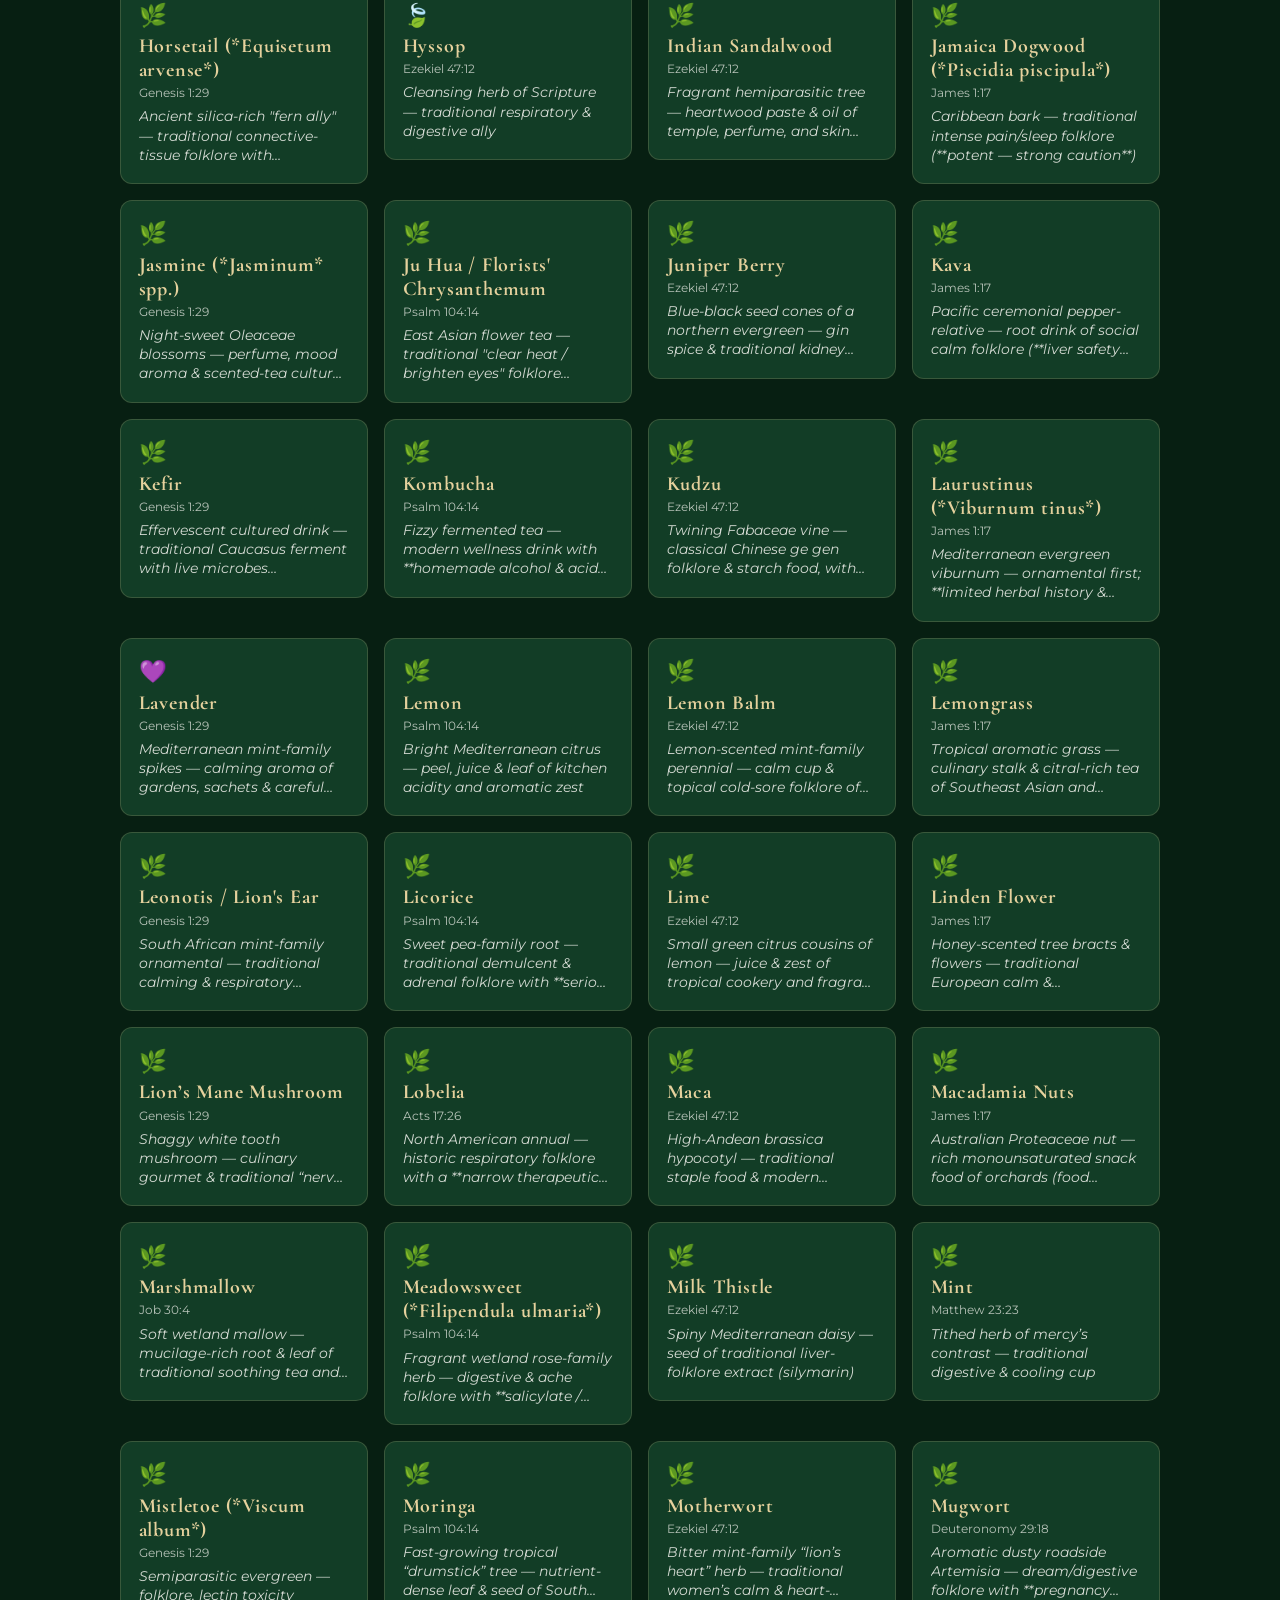
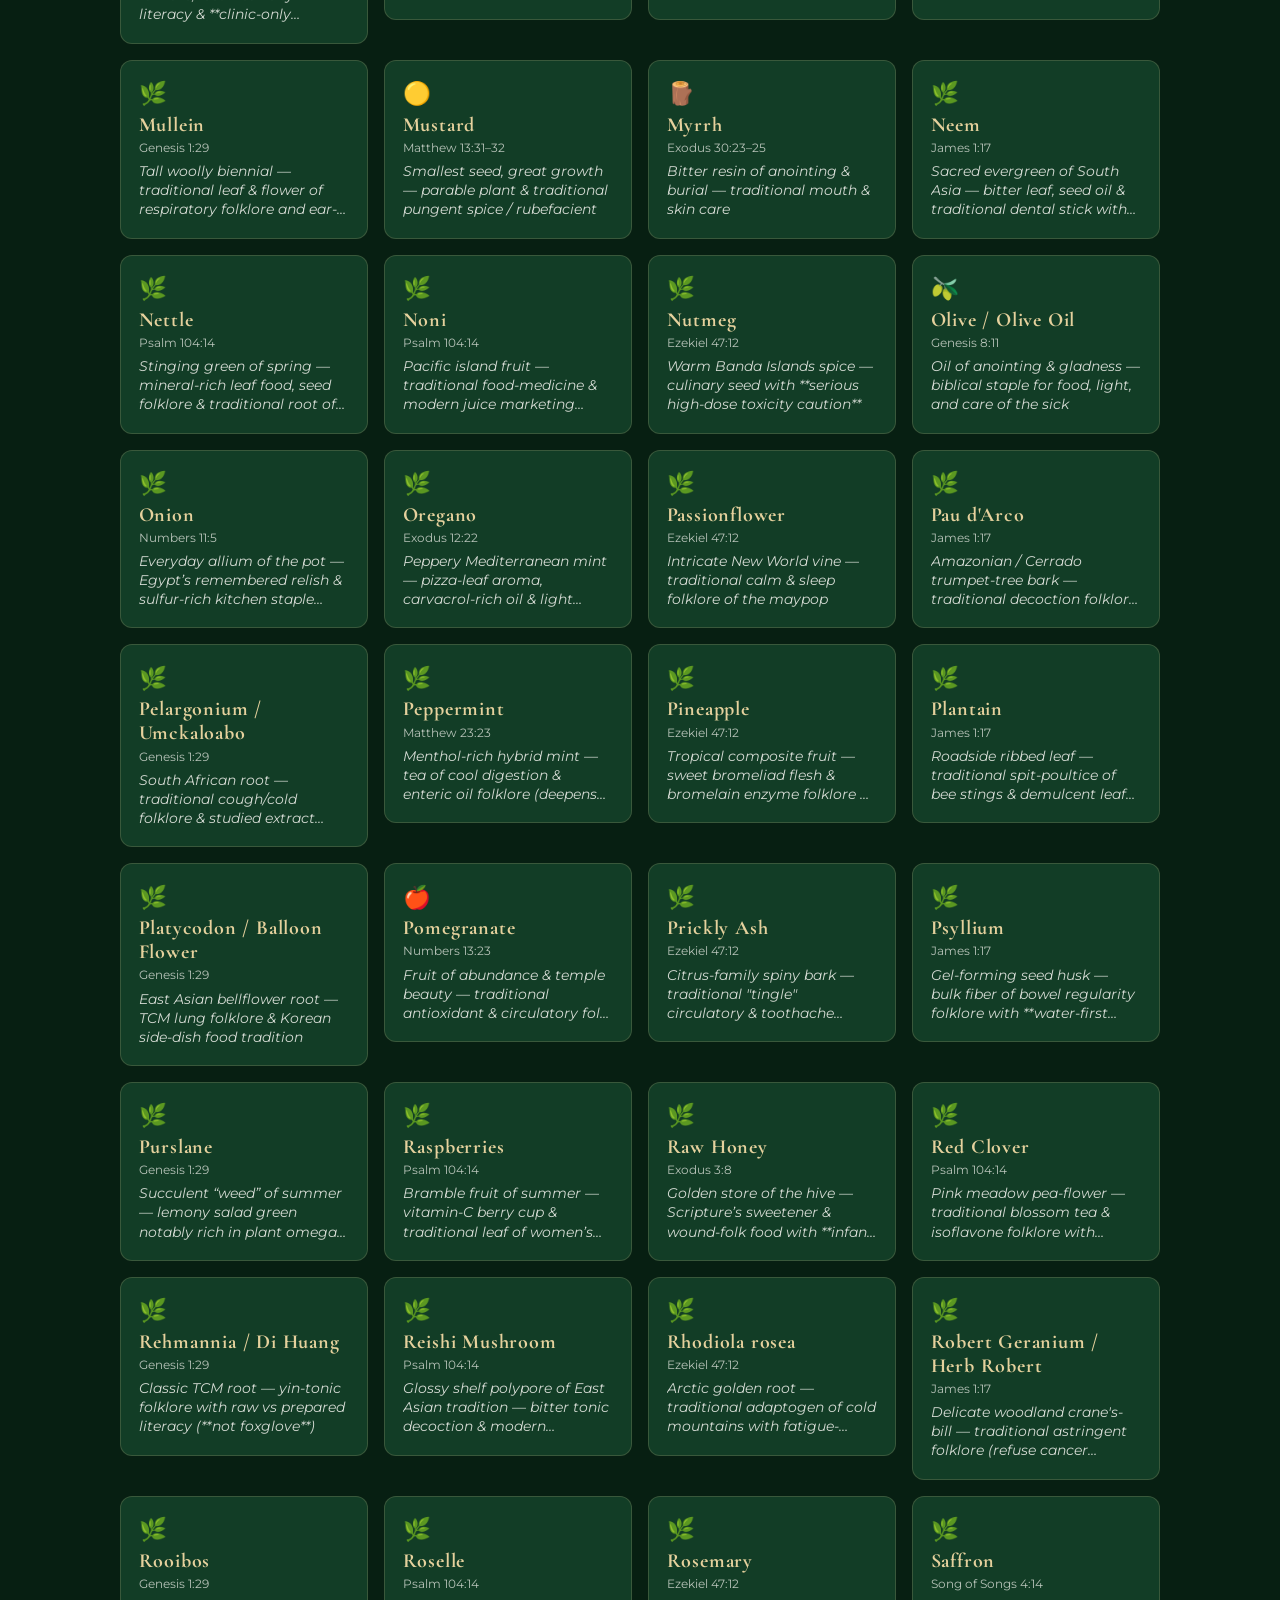
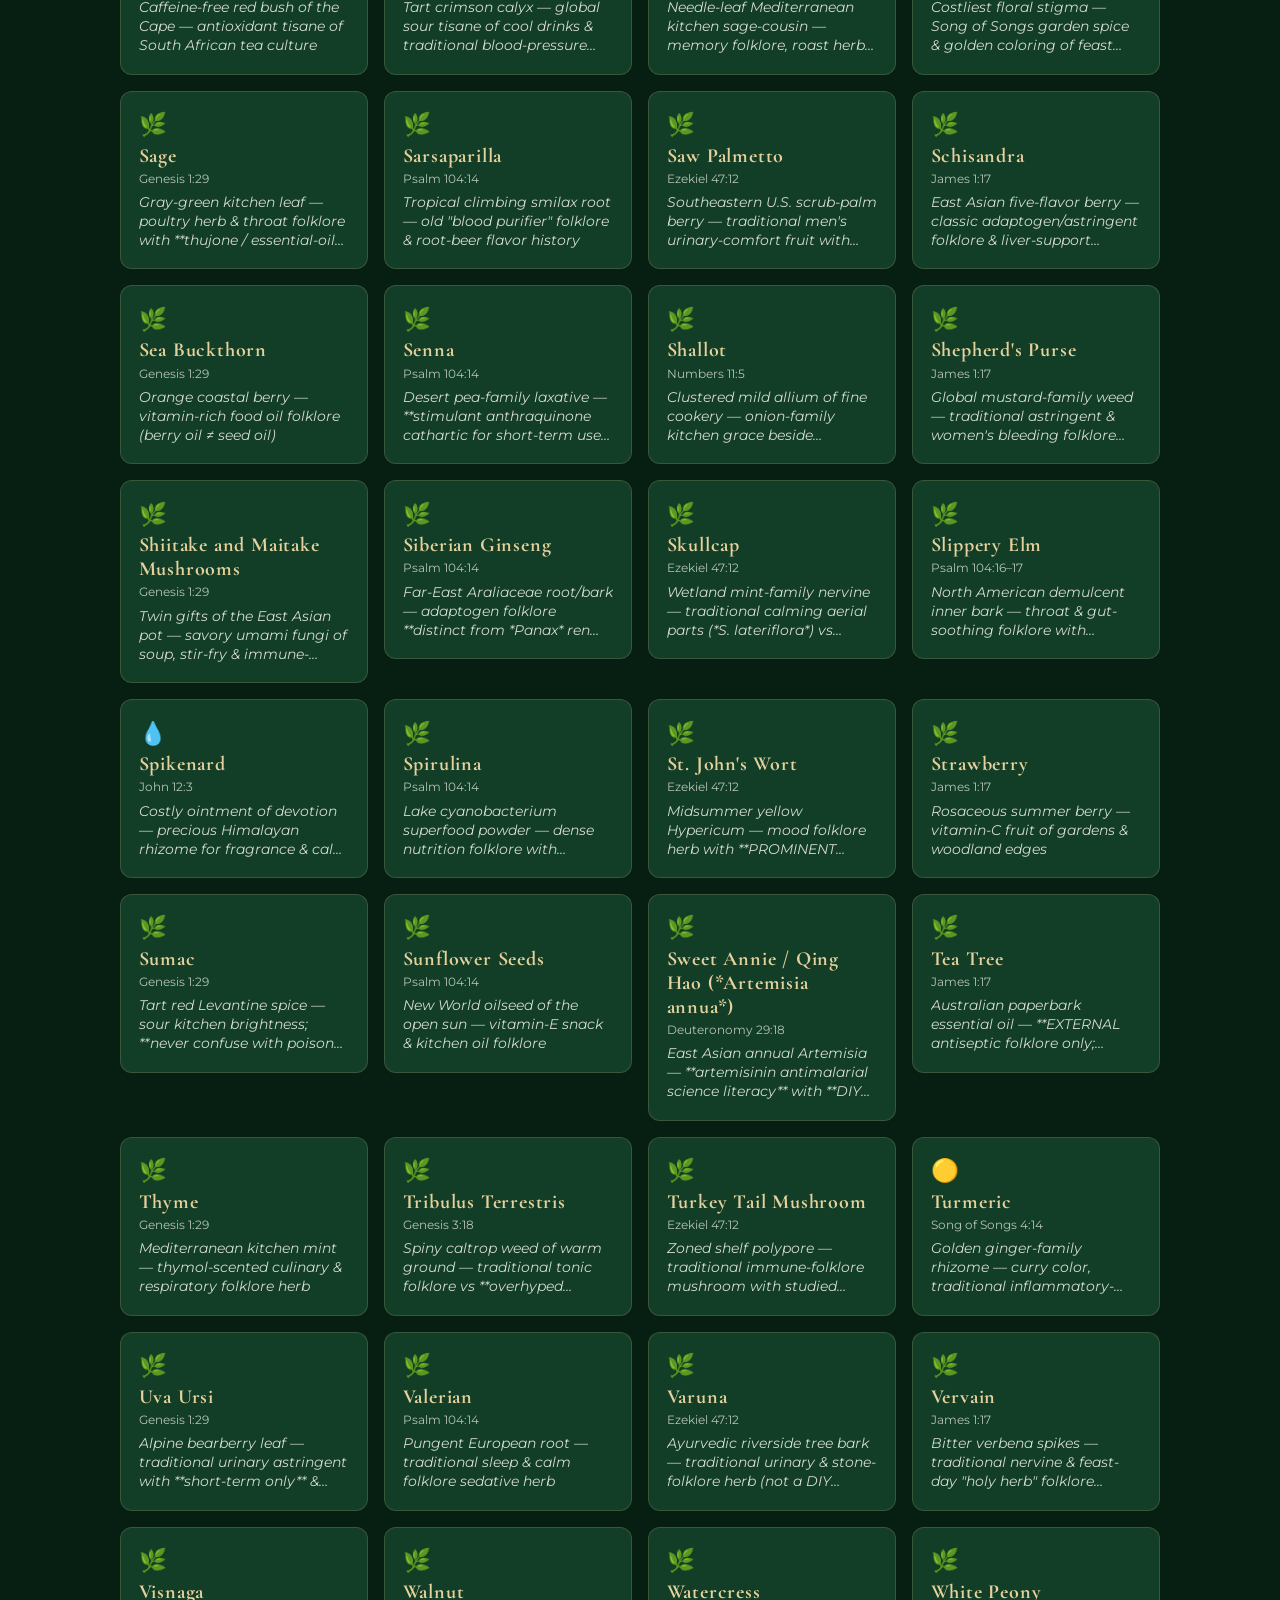
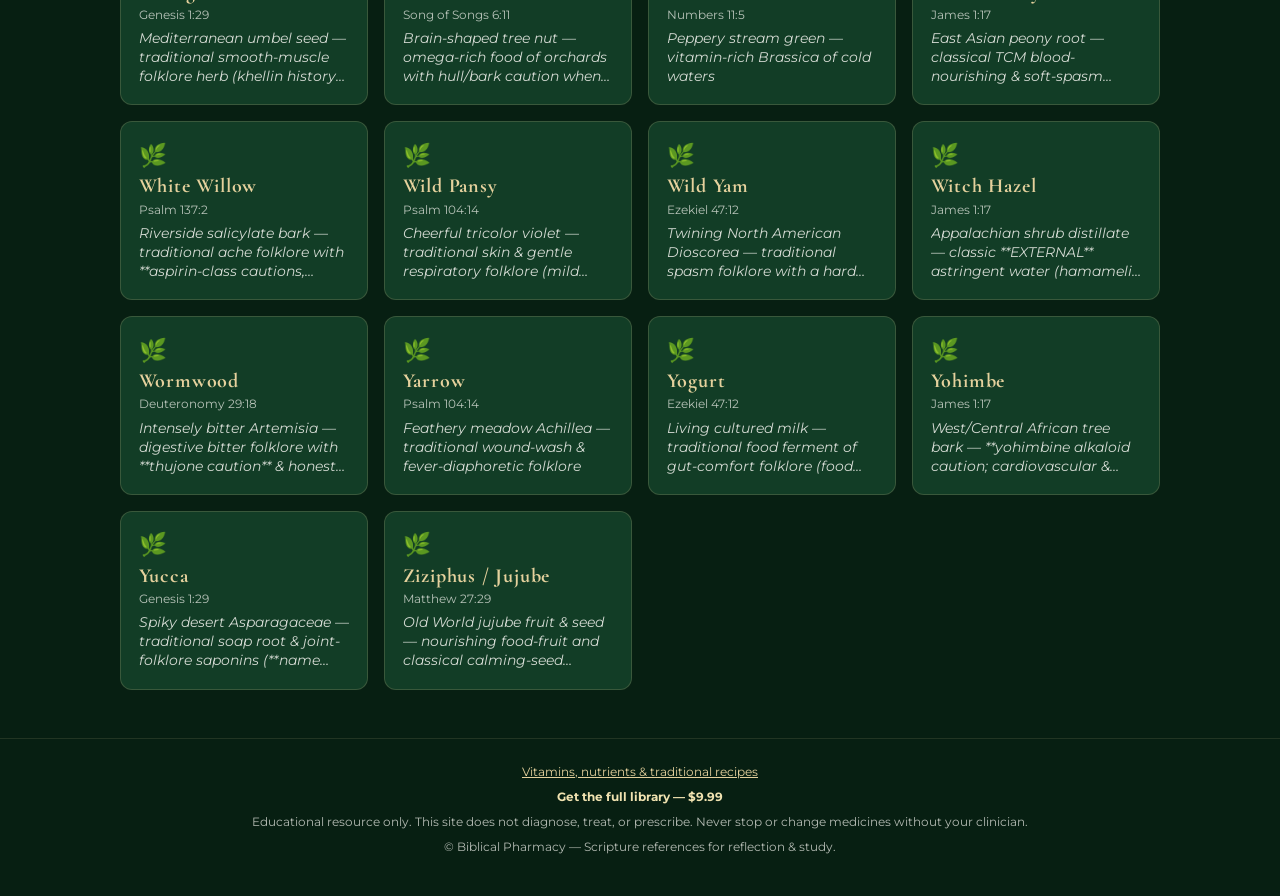
==== commit 22c674cc: "Free site: sample herbs only; full library on Etsy" ====
--- a/index.html
+++ b/index.html
@@ -5,7 +5,7 @@
     <meta name="viewport" content="width=device-width, initial-scale=1" />
     <meta
       name="description"
-      content="Biblical Pharmacy — an educational look at healing herbs and plants mentioned in Scripture. Not medical advice."
+      content="Biblical Pharmacy — free educational samples of Scripture-linked plants. Full EN/ES/PT library on Etsy. Not medical advice."
     />
     <title>Biblical Pharmacy</title>
     <link rel="preconnect" href="https://fonts.googleapis.com" />
@@ -47,18 +47,21 @@
             />
           </div>
 
-          <ul class="herb-grid" id="featured-grid" aria-label="Featured herbs" data-i18n-aria="featuredAria"></ul>
-          <p class="no-results" id="featured-empty" data-i18n="featuredEmpty">No featured herbs match your search.</p>
+          <ul class="herb-grid" id="featured-grid" aria-label="Sample herbs" data-i18n-aria="featuredAria"></ul>
+          <p class="no-results" id="featured-empty" data-i18n="featuredEmpty">No sample herbs match your search.</p>
 
           <button
             type="button"
             class="cta-leaf"
             id="reveal-cta"
+            hidden
+            aria-hidden="true"
             aria-expanded="false"
             aria-controls="full-catalog"
           >
-            <span data-i18n="revealOpen">Reveal the Full Biblical Pharmacy</span>
+            <span data-i18n="revealOpen">Sample plants only — full library on Etsy</span>
           </button>
+          <p class="sample-badge" data-i18n="sampleOnlyBadge">Free sample site</p>
 
           <nav class="ref-links" aria-label="More references" data-i18n-aria="moreRefs">
             <a class="ref-link" href="vitamins.html" data-i18n="vitamins">Vitamins &amp; nutrients</a>
@@ -71,8 +74,8 @@
             <p class="buy-cta-note" data-i18n="buyNote">Educational only · Secure checkout on Etsy</p>
           </aside>
 
-          <p class="az-hint" data-i18n="azHint">Browse by letter</p>
-          <div class="az-index" id="az-index" role="group" aria-label="Filter plants by letter" data-i18n-aria="azAria">
+          <p class="az-hint" data-i18n="azHint" hidden>Sample plants</p>
+          <div class="az-index" id="az-index" role="group" aria-label="Filter plants by letter" data-i18n-aria="azAria" hidden>
             <button type="button" class="az-btn is-active" data-letter="all" aria-pressed="true" data-i18n="azAll">All</button>
             <button type="button" class="az-btn" data-letter="A" aria-pressed="false">A</button>
             <button type="button" class="az-btn" data-letter="B" aria-pressed="false">B</button>
@@ -110,8 +113,8 @@
         id="full-catalog"
         aria-labelledby="catalog-title"
       >
-        <h2 id="catalog-title" data-i18n="catalogTitle">Full Biblical Pharmacy</h2>
-        <p class="catalog-lead" data-i18n="catalogLead">Tap any plant for the full educational monograph — the same detail sheet as Hyssop and Frankincense. Educational only; not medical advice.</p>
+        <h2 id="catalog-title" data-i18n="catalogTitle">Sample Biblical Pharmacy</h2>
+        <p class="catalog-lead" data-i18n="catalogLead">Tap a sample plant for its educational monograph. The complete A–Z library (226 plants), vitamins, and recipes unlock with the Etsy download — EN/ES/PT. Educational only; not medical advice.</p>
         <ul class="catalog-grid" id="catalog-grid"></ul>
         <p class="no-results" id="catalog-empty" data-i18n="catalogEmpty">No catalog herbs match your search.</p>
       </section>
@@ -228,17 +231,17 @@
       }
     </style>
 
-    <script src="herbs.js?v=20260921buy"></script>
-    <script src="herb-locales.js?v=20260921buy"></script>
-    <script src="herb-locales-es-01-04.js?v=20260921buy"></script>
-    <script src="herb-locales-es-05-08.js?v=20260921buy"></script>
-    <script src="herb-locales-es-09-12.js?v=20260921buy"></script>
-    <script src="herb-locales-es-13-16.js?v=20260921buy"></script>
-    <script src="herb-locales-pt-01-04.js?v=20260921buy"></script>
-    <script src="herb-locales-pt-05-08.js?v=20260921buy"></script>
-    <script src="herb-locales-pt-09-12.js?v=20260921buy"></script>
-    <script src="herb-locales-pt-13-16.js?v=20260921buy"></script>
-    <script src="i18n.js?v=20260921buy"></script>
-    <script src="app.js?v=20260921buy"></script>
+    <script src="herbs.js?v=20260925sample"></script>
+    <script src="herb-locales.js?v=20260925sample"></script>
+    <script src="herb-locales-es-01-04.js?v=20260925sample"></script>
+    <script src="herb-locales-es-05-08.js?v=20260925sample"></script>
+    <script src="herb-locales-es-09-12.js?v=20260925sample"></script>
+    <script src="herb-locales-es-13-16.js?v=20260925sample"></script>
+    <script src="herb-locales-pt-01-04.js?v=20260925sample"></script>
+    <script src="herb-locales-pt-05-08.js?v=20260925sample"></script>
+    <script src="herb-locales-pt-09-12.js?v=20260925sample"></script>
+    <script src="herb-locales-pt-13-16.js?v=20260925sample"></script>
+    <script src="i18n.js?v=20260925sample"></script>
+    <script src="app.js?v=20260925sample"></script>
   </body>
 </html>
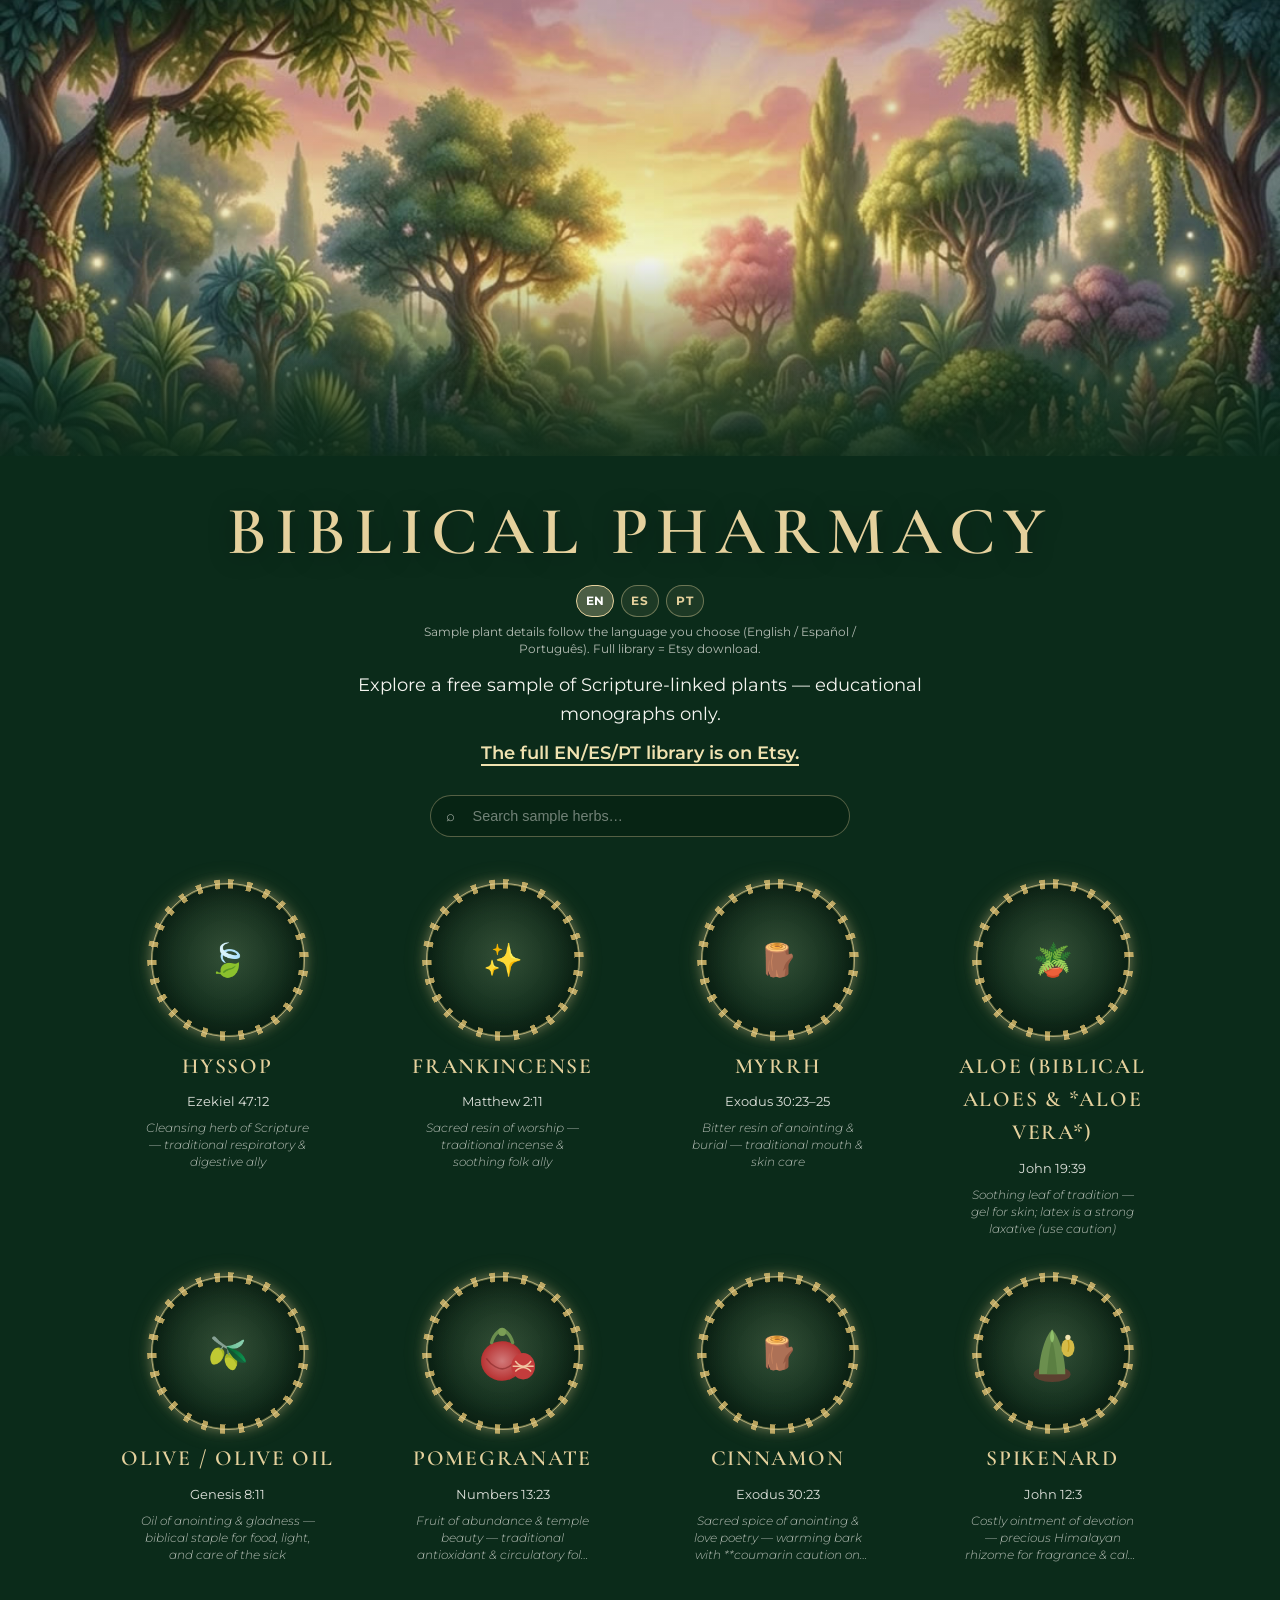
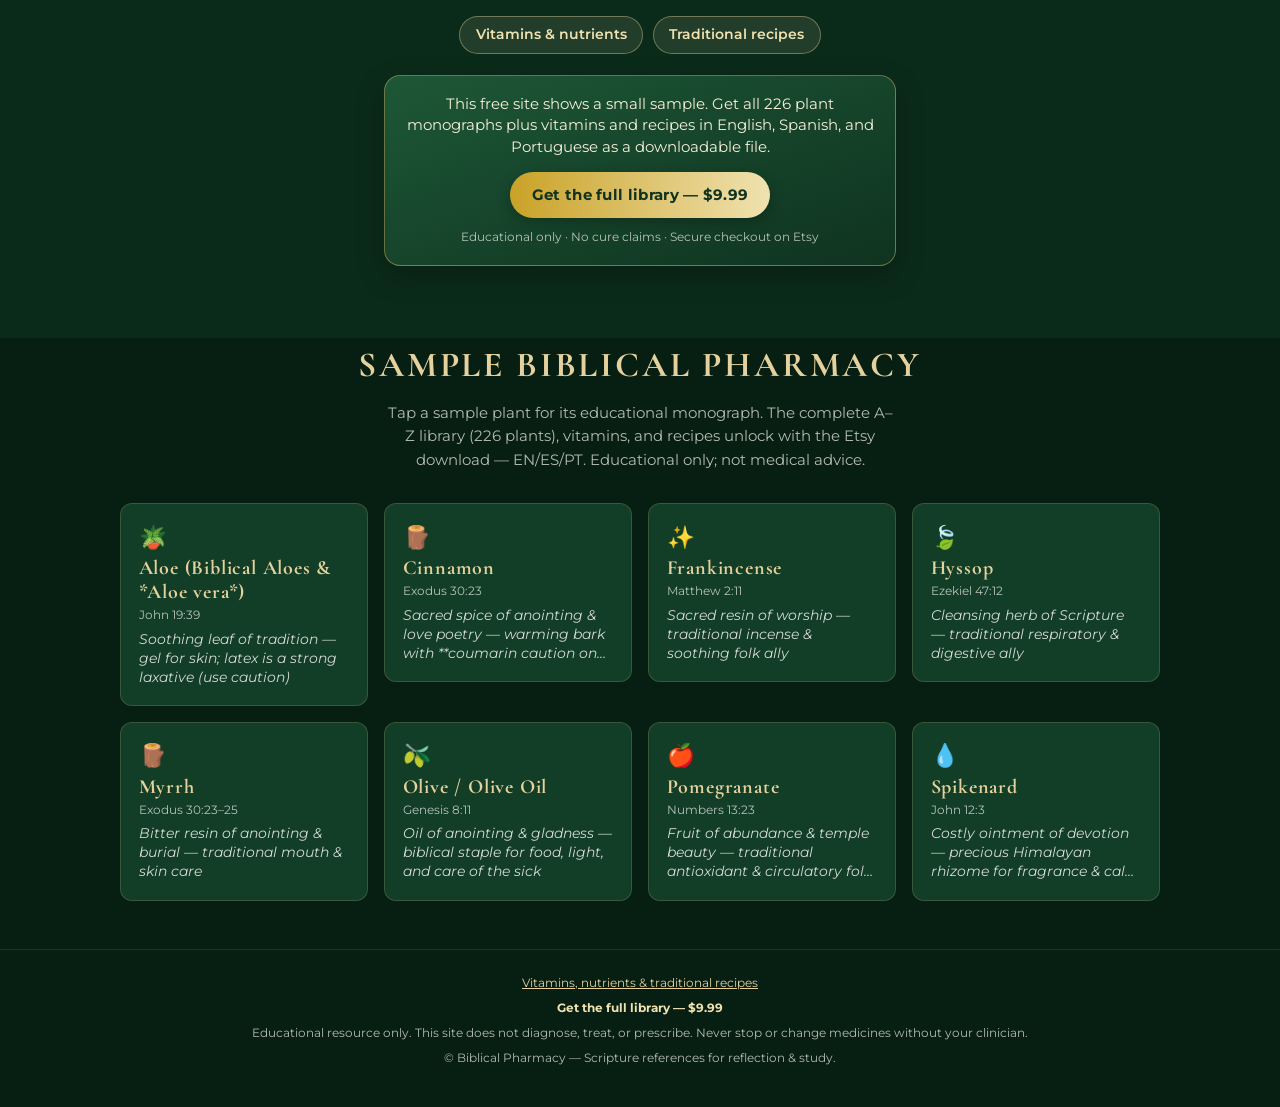
==== commit d8551565: "Restore full free catalog on Pages; keep Etsy download CTA" ====
--- a/index.html
+++ b/index.html
@@ -5,7 +5,7 @@
     <meta name="viewport" content="width=device-width, initial-scale=1" />
     <meta
       name="description"
-      content="Biblical Pharmacy — free educational samples of Scripture-linked plants. Full EN/ES/PT library on Etsy. Not medical advice."
+      content="Biblical Pharmacy — an educational look at healing herbs and plants mentioned in Scripture. Not medical advice."
     />
     <title>Biblical Pharmacy</title>
     <link rel="preconnect" href="https://fonts.googleapis.com" />
@@ -47,21 +47,18 @@
             />
           </div>
 
-          <ul class="herb-grid" id="featured-grid" aria-label="Sample herbs" data-i18n-aria="featuredAria"></ul>
-          <p class="no-results" id="featured-empty" data-i18n="featuredEmpty">No sample herbs match your search.</p>
+          <ul class="herb-grid" id="featured-grid" aria-label="Featured herbs" data-i18n-aria="featuredAria"></ul>
+          <p class="no-results" id="featured-empty" data-i18n="featuredEmpty">No featured herbs match your search.</p>
 
           <button
             type="button"
             class="cta-leaf"
             id="reveal-cta"
-            hidden
-            aria-hidden="true"
             aria-expanded="false"
             aria-controls="full-catalog"
           >
-            <span data-i18n="revealOpen">Sample plants only — full library on Etsy</span>
+            <span data-i18n="revealOpen">Reveal the Full Biblical Pharmacy</span>
           </button>
-          <p class="sample-badge" data-i18n="sampleOnlyBadge">Free sample site</p>
 
           <nav class="ref-links" aria-label="More references" data-i18n-aria="moreRefs">
             <a class="ref-link" href="vitamins.html" data-i18n="vitamins">Vitamins &amp; nutrients</a>
@@ -69,13 +66,13 @@
           </nav>
 
           <aside class="buy-cta" aria-label="Full library purchase">
-            <p class="buy-cta-lead" data-i18n="buyLead">Want the complete library as a downloadable file — plants, vitamins, and recipes in English, Spanish, and Portuguese?</p>
-            <a class="buy-cta-btn" href="https://www.etsy.com/listing/4582102485/biblical-pharmacy-educational-herb" target="_blank" rel="noopener noreferrer" data-i18n="buyButton">Get the full library — $9.99</a>
-            <p class="buy-cta-note" data-i18n="buyNote">Educational only · Secure checkout on Etsy</p>
+            <p class="buy-cta-lead" data-i18n="buyLead">Browse all 226 plants free online. Prefer offline? Download the complete EN/ES/PT ZIP — plants, vitamins, and recipes.</p>
+            <a class="buy-cta-btn" href="https://www.etsy.com/listing/4582102485/biblical-pharmacy-educational-herb" target="_blank" rel="noopener noreferrer" data-i18n="buyButton">Download EN/ES/PT ZIP — $9.99</a>
+            <p class="buy-cta-note" data-i18n="buyNote">Educational only · Offline ZIP · Secure checkout on Etsy</p>
           </aside>
 
-          <p class="az-hint" data-i18n="azHint" hidden>Sample plants</p>
-          <div class="az-index" id="az-index" role="group" aria-label="Filter plants by letter" data-i18n-aria="azAria" hidden>
+          <p class="az-hint" data-i18n="azHint">Browse by letter</p>
+          <div class="az-index" id="az-index" role="group" aria-label="Filter plants by letter" data-i18n-aria="azAria">
             <button type="button" class="az-btn is-active" data-letter="all" aria-pressed="true" data-i18n="azAll">All</button>
             <button type="button" class="az-btn" data-letter="A" aria-pressed="false">A</button>
             <button type="button" class="az-btn" data-letter="B" aria-pressed="false">B</button>
@@ -113,8 +110,8 @@
         id="full-catalog"
         aria-labelledby="catalog-title"
       >
-        <h2 id="catalog-title" data-i18n="catalogTitle">Sample Biblical Pharmacy</h2>
-        <p class="catalog-lead" data-i18n="catalogLead">Tap a sample plant for its educational monograph. The complete A–Z library (226 plants), vitamins, and recipes unlock with the Etsy download — EN/ES/PT. Educational only; not medical advice.</p>
+        <h2 id="catalog-title" data-i18n="catalogTitle">Full Biblical Pharmacy</h2>
+        <p class="catalog-lead" data-i18n="catalogLead">Tap any plant for the full educational monograph — the same detail sheet as Hyssop and Frankincense. Educational only; not medical advice.</p>
         <ul class="catalog-grid" id="catalog-grid"></ul>
         <p class="no-results" id="catalog-empty" data-i18n="catalogEmpty">No catalog herbs match your search.</p>
       </section>
@@ -122,7 +119,7 @@
 
     <footer class="site-footer">
       <p><a href="library.html" class="footer-lib-link" data-i18n="footerLib">Vitamins, nutrients &amp; traditional recipes</a></p>
-      <p><a href="https://www.etsy.com/listing/4582102485/biblical-pharmacy-educational-herb" class="footer-buy-link" target="_blank" rel="noopener noreferrer" data-i18n="buyButton">Get the full library — $9.99</a></p>
+      <p><a href="https://www.etsy.com/listing/4582102485/biblical-pharmacy-educational-herb" class="footer-buy-link" target="_blank" rel="noopener noreferrer" data-i18n="buyButton">Download EN/ES/PT ZIP — $9.99</a></p>
       <p data-i18n="footerEdu"><strong>Educational resource only.</strong> This site does not diagnose, treat, or prescribe. Never stop or change medicines without your clinician.</p>
       <p data-i18n="footerCopy">© Biblical Pharmacy — Scripture references for reflection &amp; study.</p>
     </footer>
@@ -231,17 +228,17 @@
       }
     </style>
 
-    <script src="herbs.js?v=20260925sample"></script>
-    <script src="herb-locales.js?v=20260925sample"></script>
-    <script src="herb-locales-es-01-04.js?v=20260925sample"></script>
-    <script src="herb-locales-es-05-08.js?v=20260925sample"></script>
-    <script src="herb-locales-es-09-12.js?v=20260925sample"></script>
-    <script src="herb-locales-es-13-16.js?v=20260925sample"></script>
-    <script src="herb-locales-pt-01-04.js?v=20260925sample"></script>
-    <script src="herb-locales-pt-05-08.js?v=20260925sample"></script>
-    <script src="herb-locales-pt-09-12.js?v=20260925sample"></script>
-    <script src="herb-locales-pt-13-16.js?v=20260925sample"></script>
-    <script src="i18n.js?v=20260925sample"></script>
-    <script src="app.js?v=20260925sample"></script>
+    <script src="herbs.js?v=20260925full"></script>
+    <script src="herb-locales.js?v=20260925full"></script>
+    <script src="herb-locales-es-01-04.js?v=20260925full"></script>
+    <script src="herb-locales-es-05-08.js?v=20260925full"></script>
+    <script src="herb-locales-es-09-12.js?v=20260925full"></script>
+    <script src="herb-locales-es-13-16.js?v=20260925full"></script>
+    <script src="herb-locales-pt-01-04.js?v=20260925full"></script>
+    <script src="herb-locales-pt-05-08.js?v=20260925full"></script>
+    <script src="herb-locales-pt-09-12.js?v=20260925full"></script>
+    <script src="herb-locales-pt-13-16.js?v=20260925full"></script>
+    <script src="i18n.js?v=20260925full"></script>
+    <script src="app.js?v=20260925full"></script>
   </body>
 </html>
--- a/styles.css
+++ b/styles.css
@@ -974,3 +974,14 @@
 .footer-buy-link:hover {
   text-decoration: underline;
 }
+
+/* Free sample site badge */
+.sample-badge {
+  text-align: center;
+  color: var(--gold-bright);
+  font-size: 0.85rem;
+  font-weight: 700;
+  letter-spacing: 0.06em;
+  text-transform: uppercase;
+  margin: 0.35rem 0 1rem;
+}
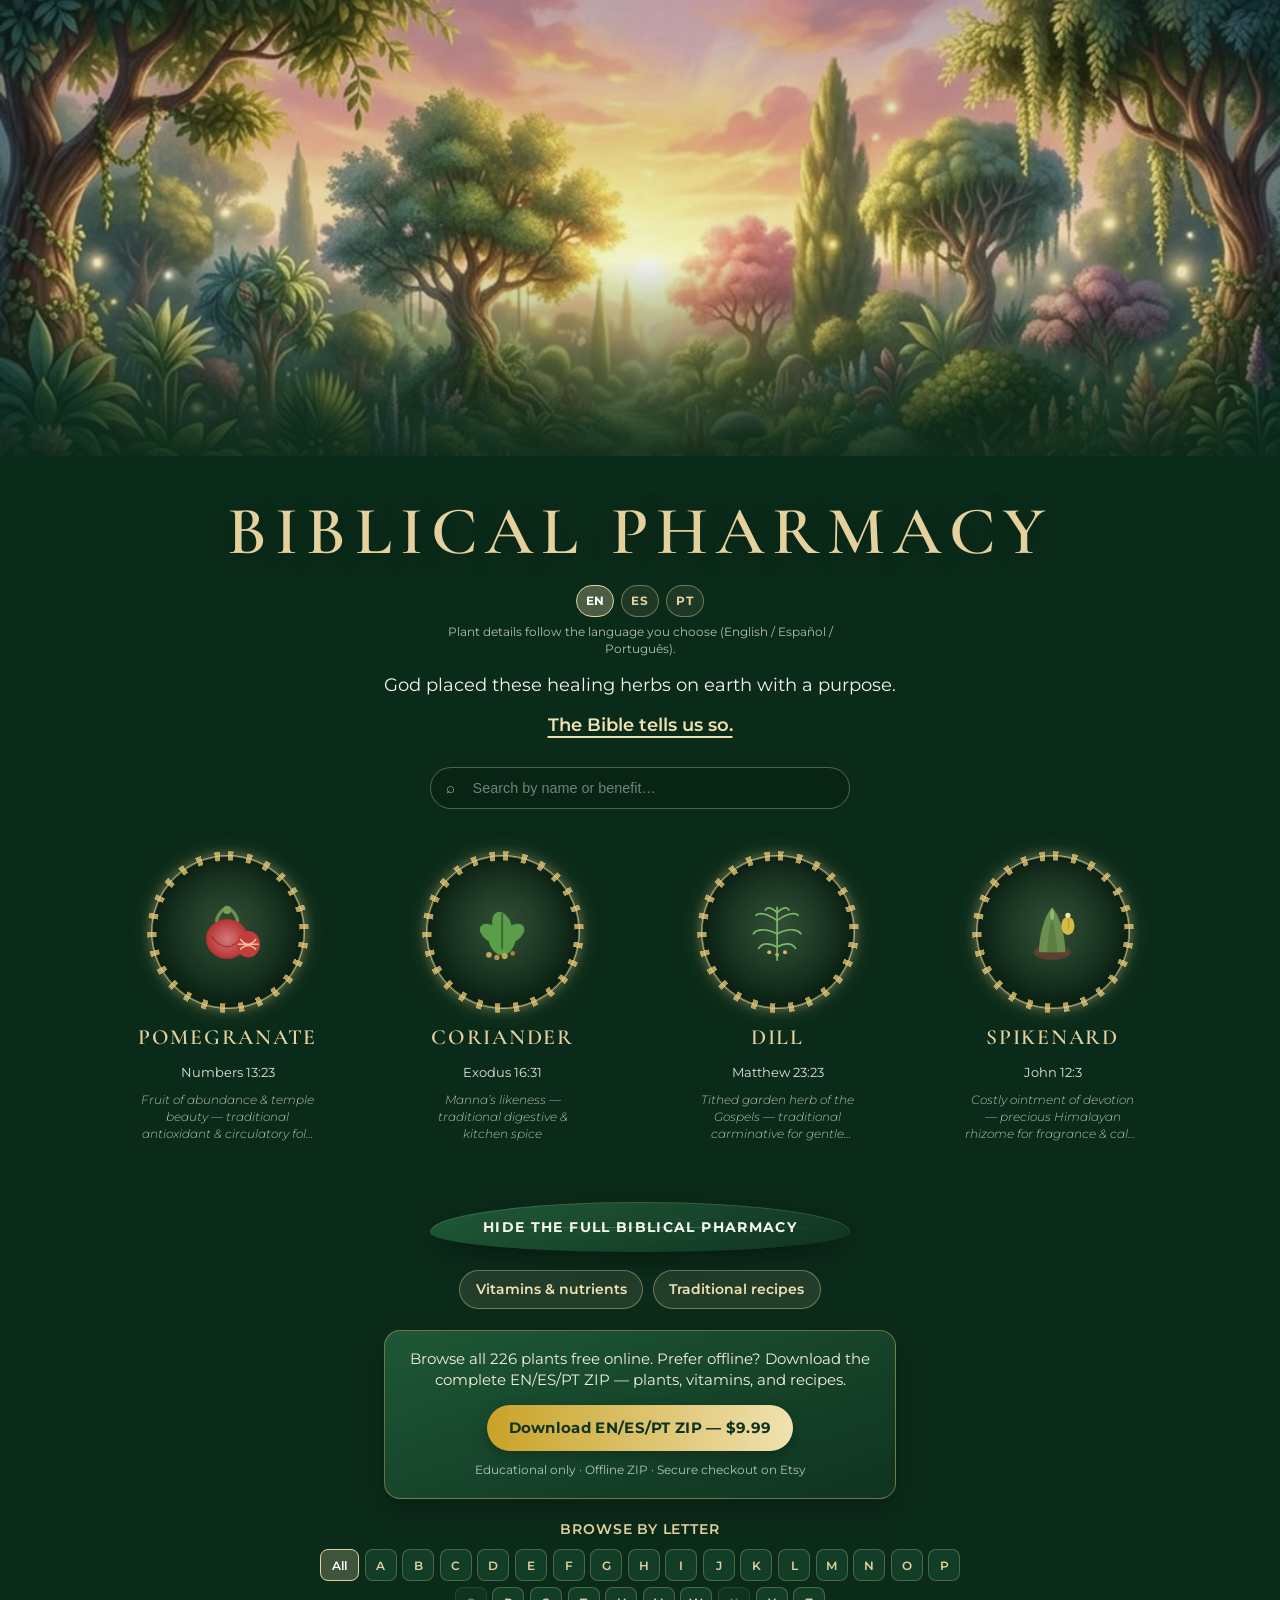
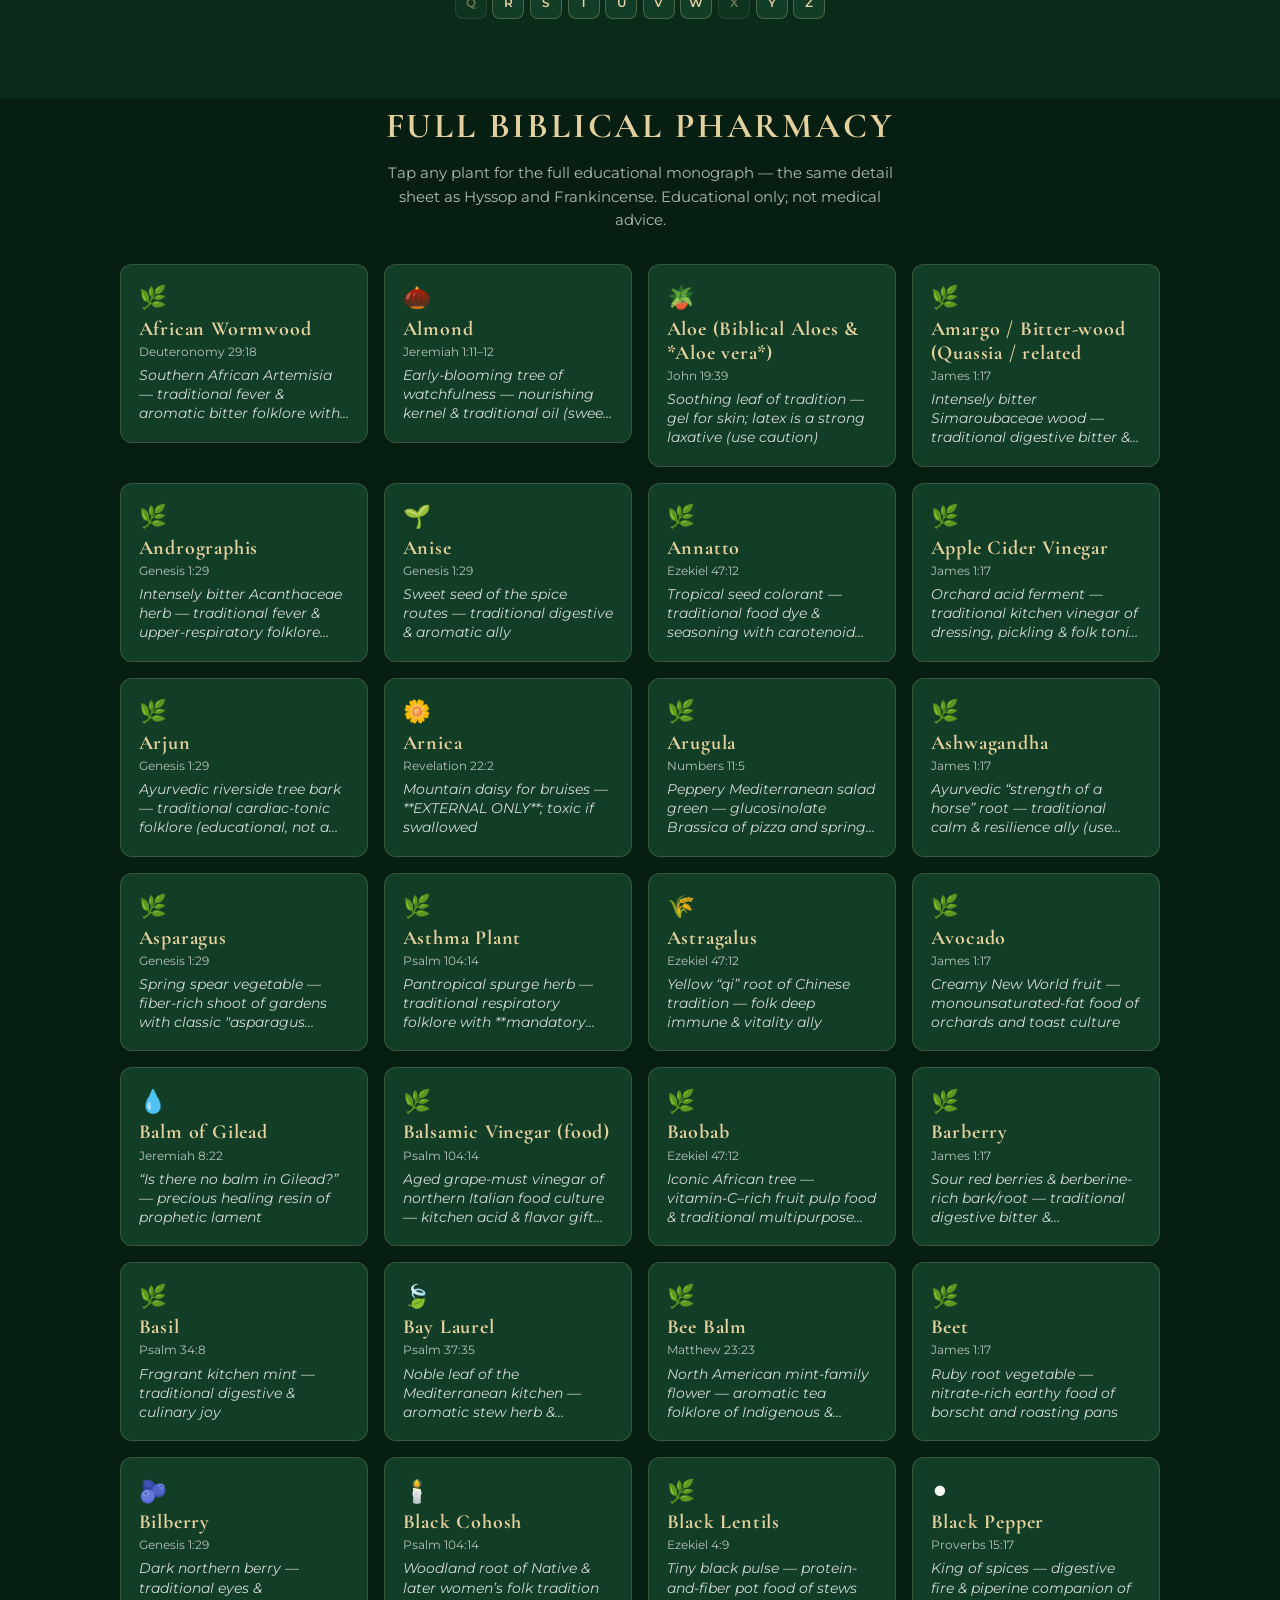
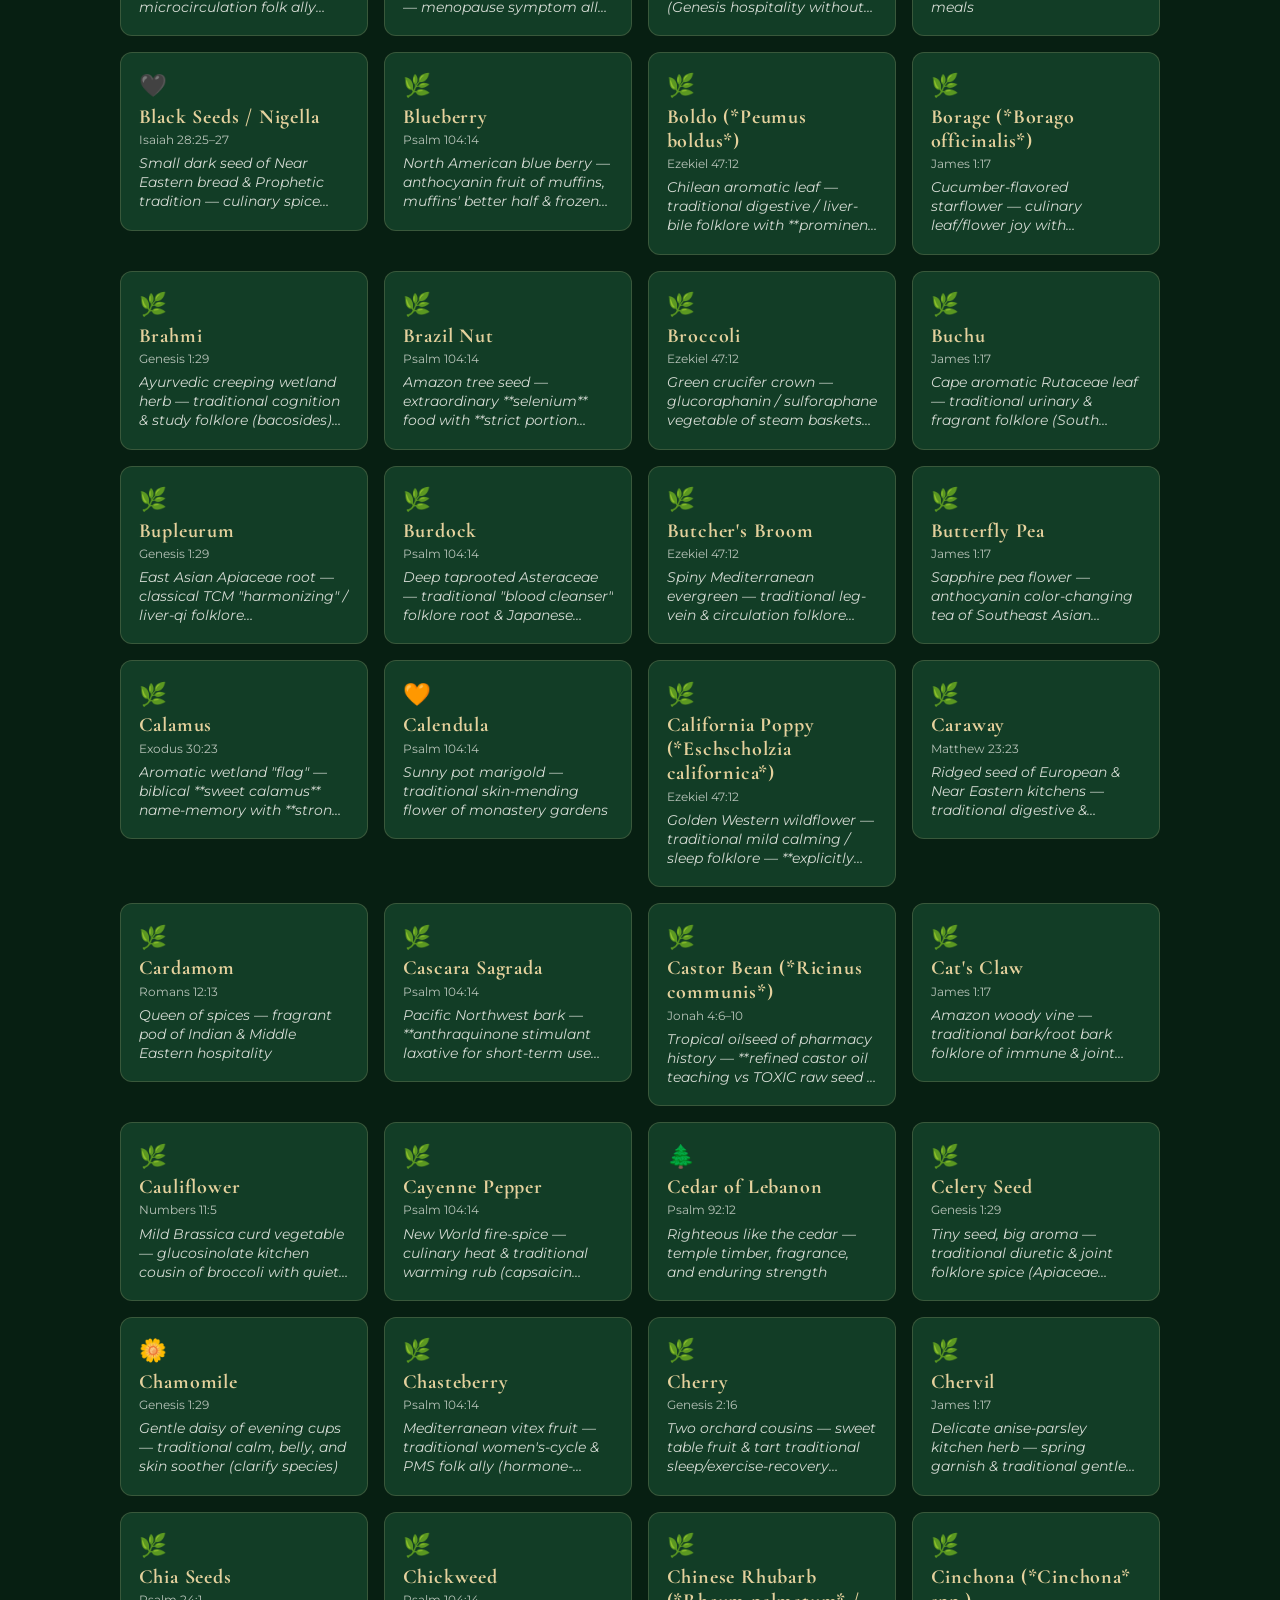
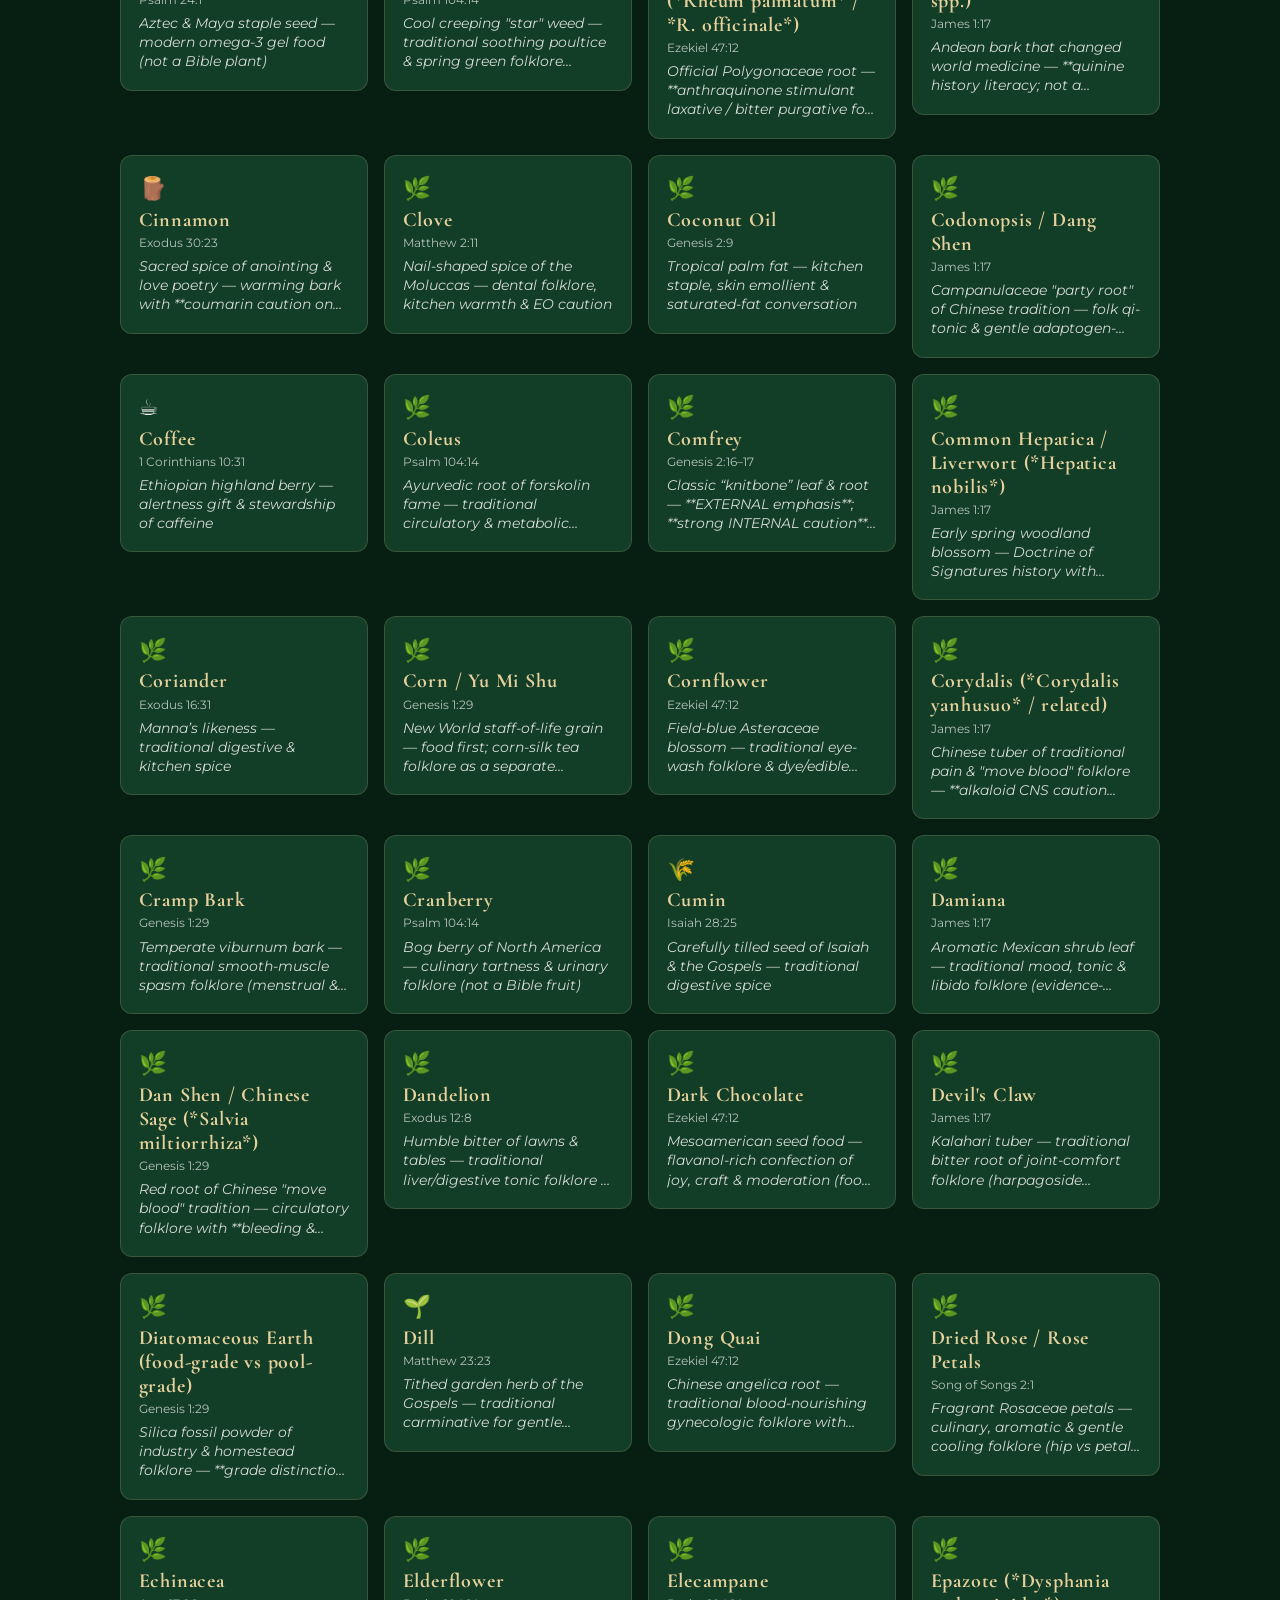
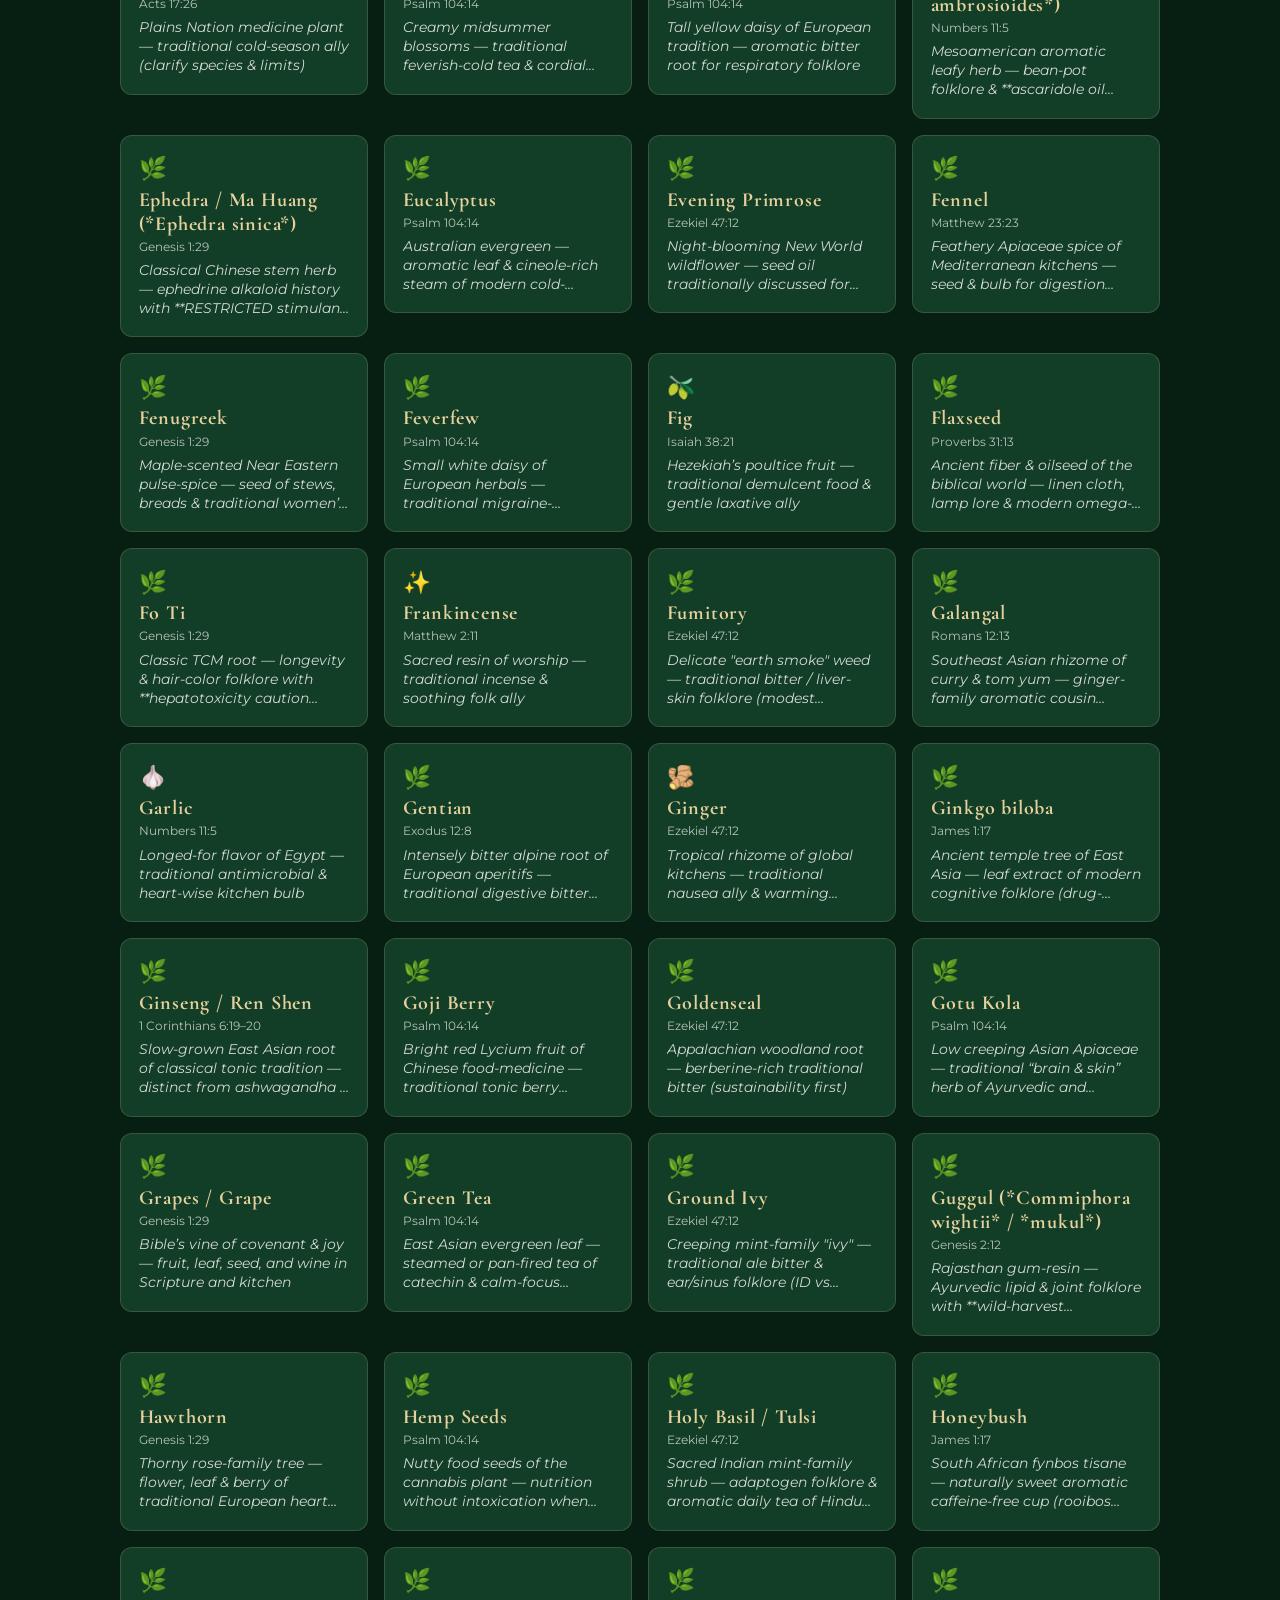
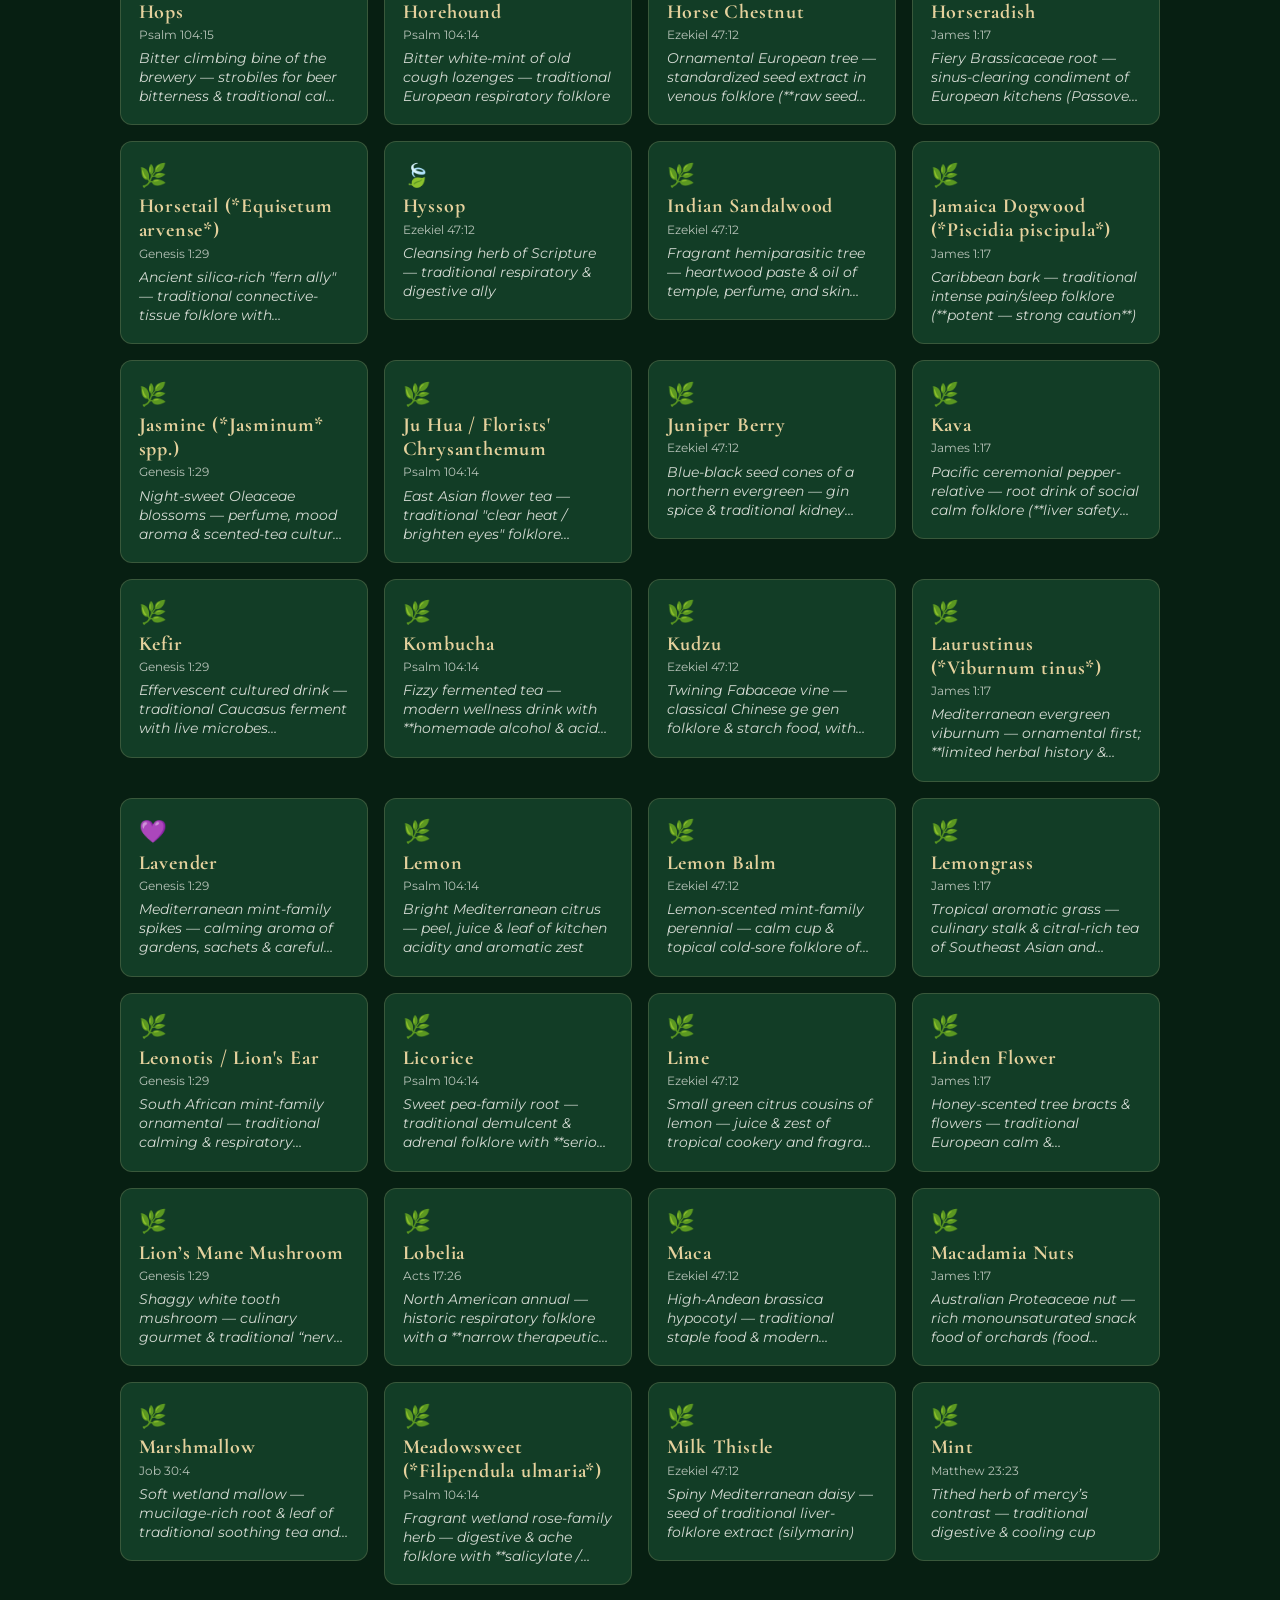
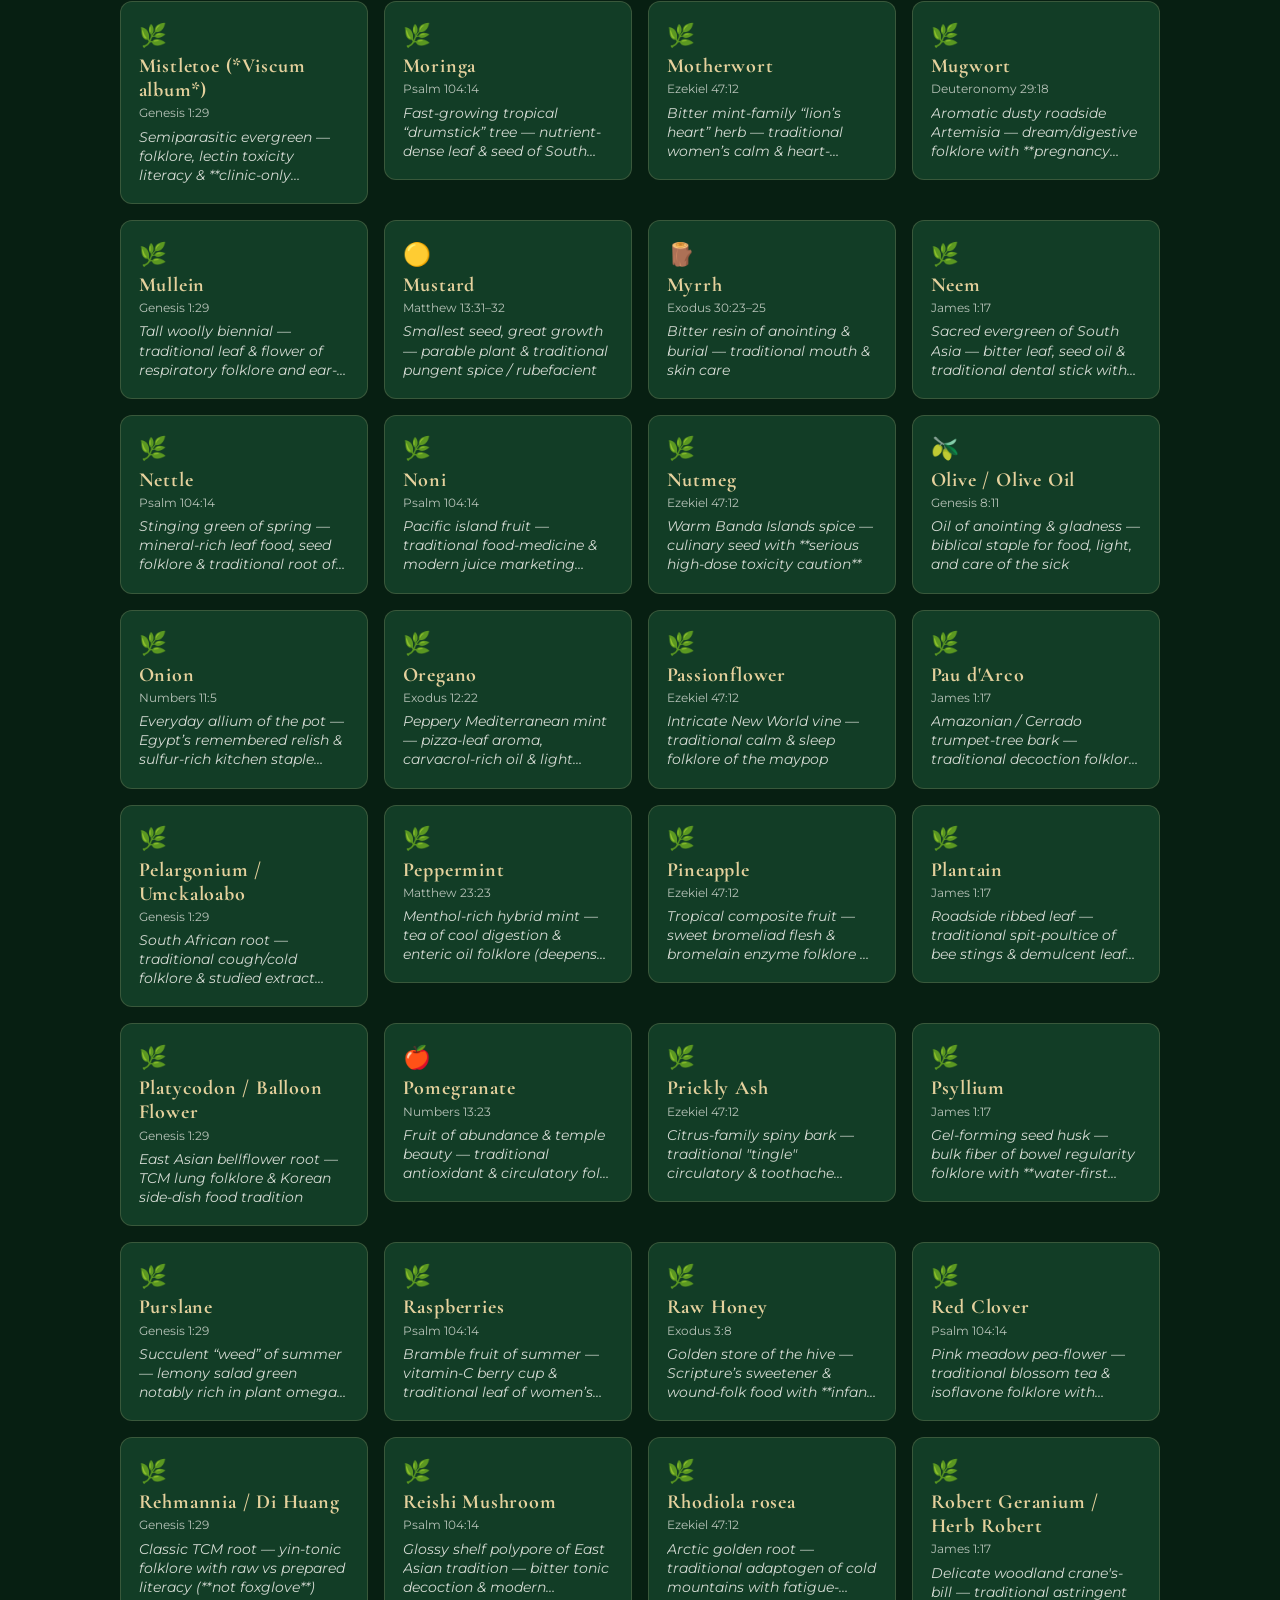
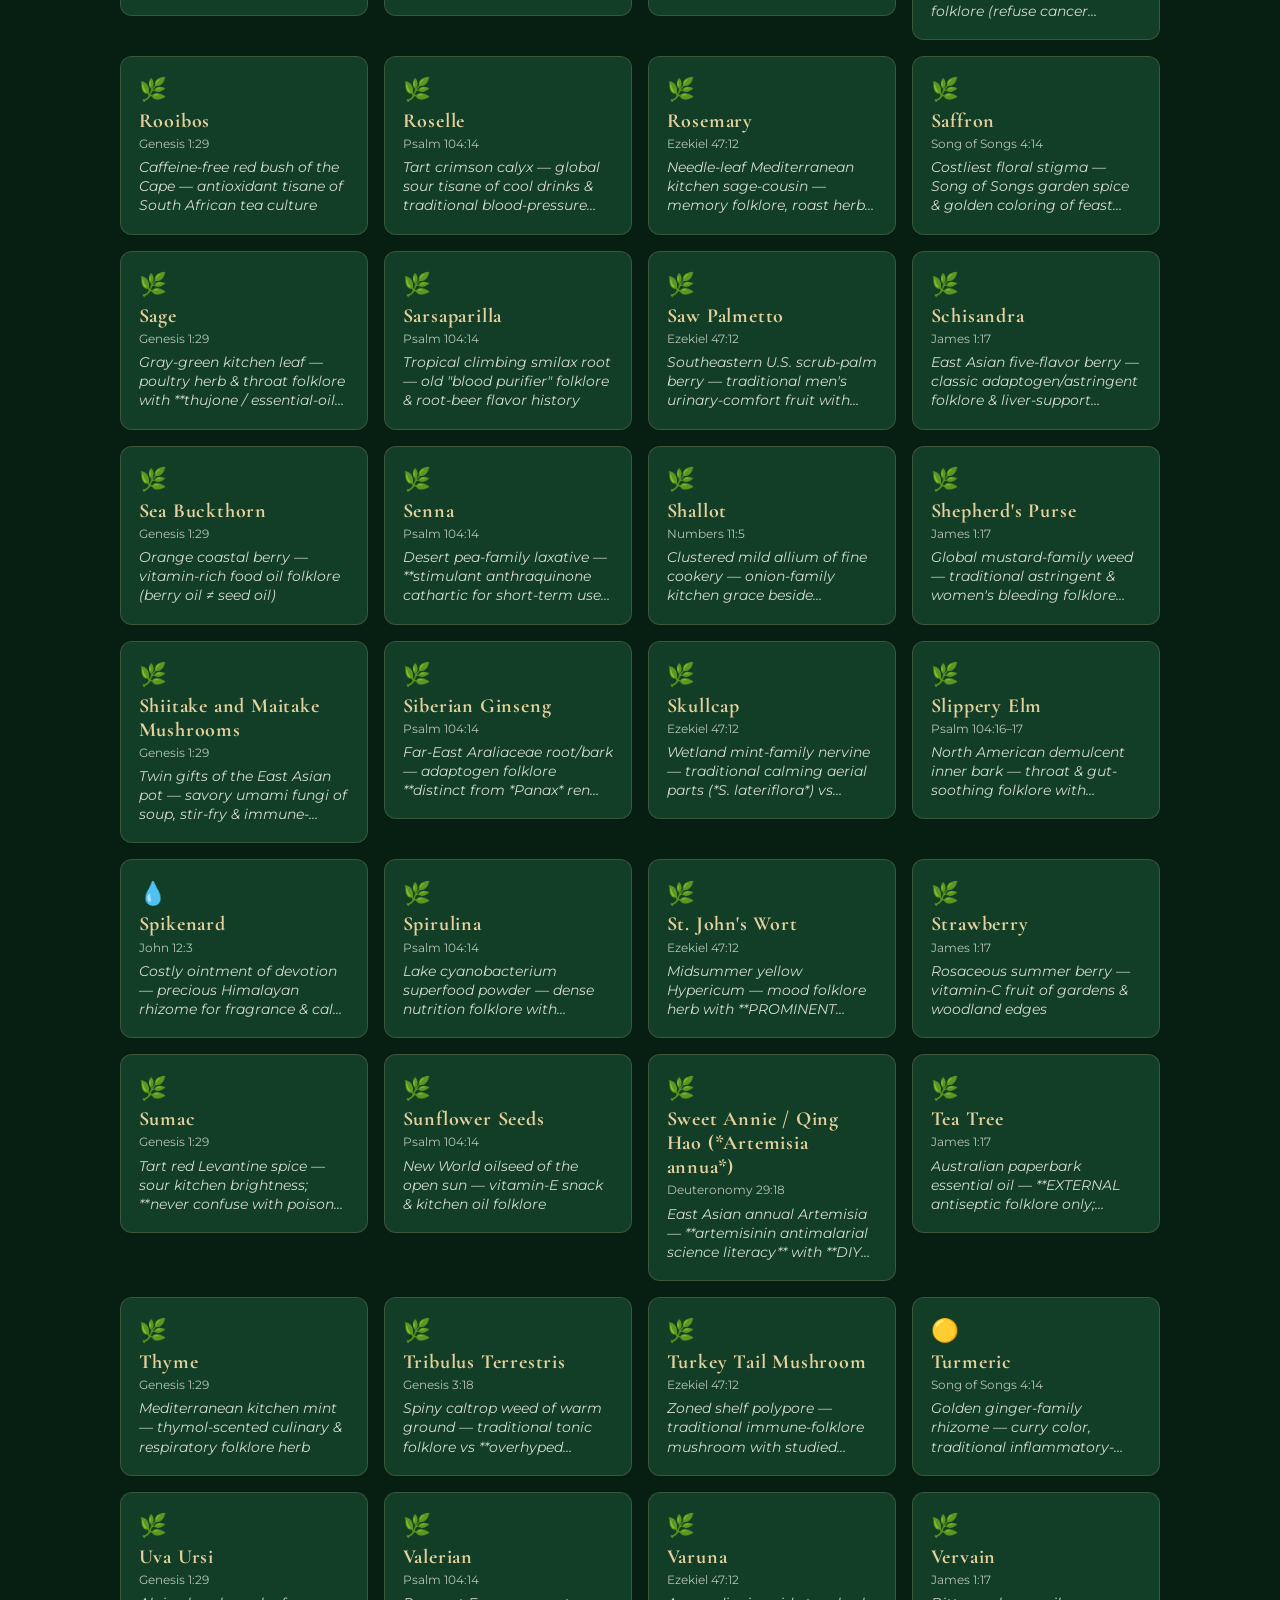
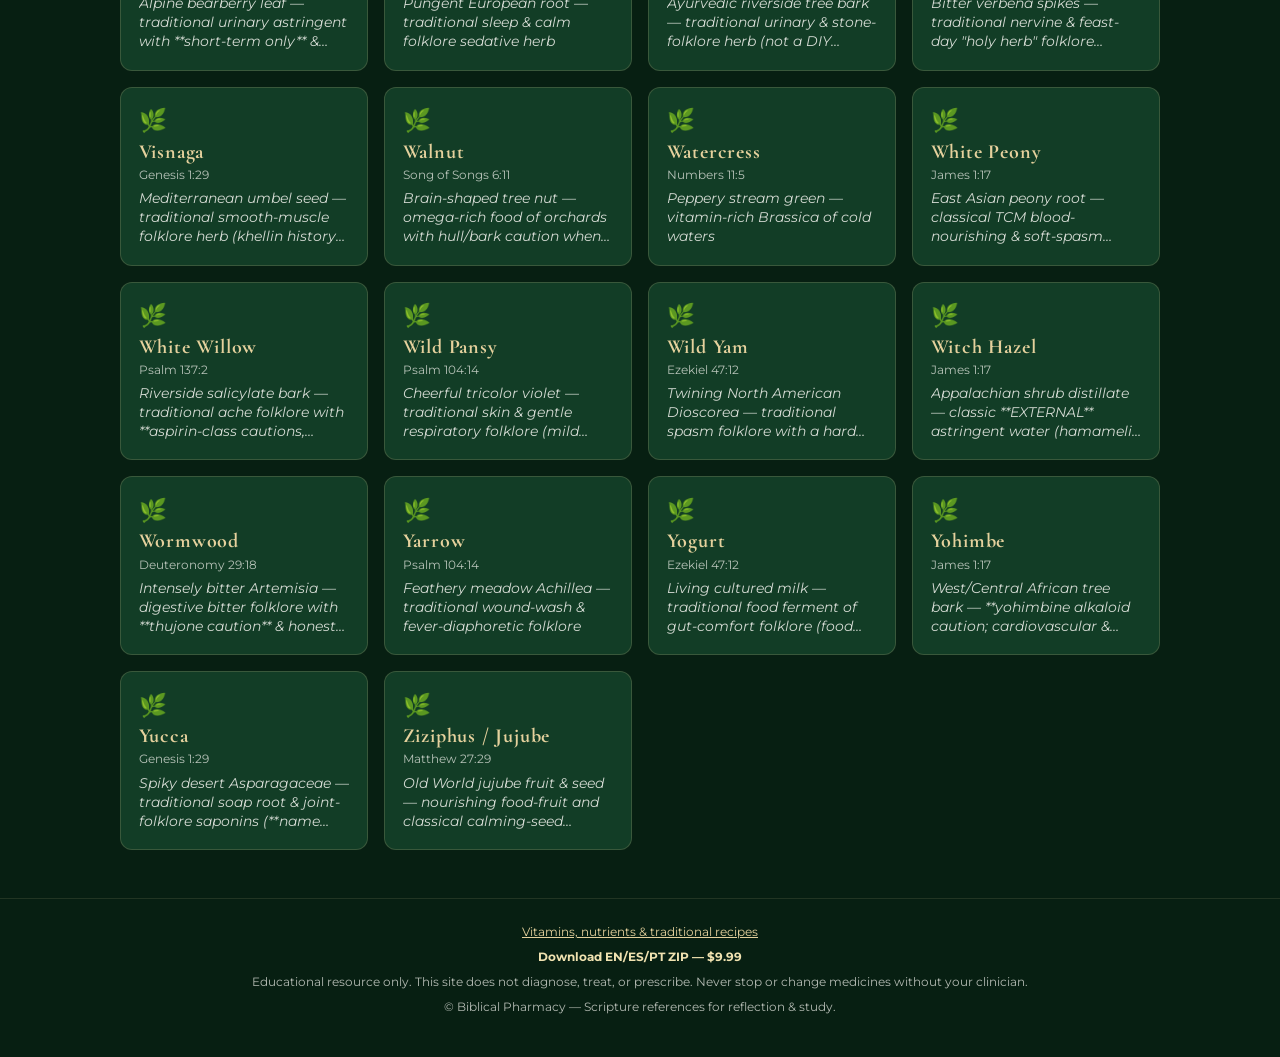
==== commit c761778c: "Add PWA (manifest, icons, service worker) for Add to Home Screen" ====
--- a/index.html
+++ b/index.html
@@ -3,6 +3,9 @@
   <head>
     <meta charset="UTF-8" />
     <meta name="viewport" content="width=device-width, initial-scale=1" />
+    <meta name="theme-color" content="#1a3d2e" />
+    <link rel="manifest" href="manifest.webmanifest" />
+    <link rel="apple-touch-icon" href="icons/apple-touch-icon.png" />
     <meta
       name="description"
       content="Biblical Pharmacy — an educational look at healing herbs and plants mentioned in Scripture. Not medical advice."
@@ -14,7 +17,7 @@
       href="https://fonts.googleapis.com/css2?family=Cormorant+Garamond:ital,wght@0,500;0,600;0,700;1,500&family=Montserrat:ital,wght@0,300;0,400;0,600;0,700;1,300&display=swap"
       rel="stylesheet"
     />
-    <link rel="stylesheet" href="styles.css" />
+    <link rel="stylesheet" href="styles.css?v=20260927pwa" />
   </head>
   <body>
     <header class="hero" role="banner" aria-label="Garden of healing herbs">
@@ -238,7 +241,8 @@
     <script src="herb-locales-pt-05-08.js?v=20260925full"></script>
     <script src="herb-locales-pt-09-12.js?v=20260925full"></script>
     <script src="herb-locales-pt-13-16.js?v=20260925full"></script>
-    <script src="i18n.js?v=20260925full"></script>
+    <script src="i18n.js?v=20260927pwa"></script>
     <script src="app.js?v=20260925full"></script>
-  </body>
+    <script src="pwa.js?v=20260927pwa"></script>
+</body>
 </html>
--- a/styles.css
+++ b/styles.css
@@ -974,14 +974,3 @@
 .footer-buy-link:hover {
   text-decoration: underline;
 }
-
-/* Free sample site badge */
-.sample-badge {
-  text-align: center;
-  color: var(--gold-bright);
-  font-size: 0.85rem;
-  font-weight: 700;
-  letter-spacing: 0.06em;
-  text-transform: uppercase;
-  margin: 0.35rem 0 1rem;
-}
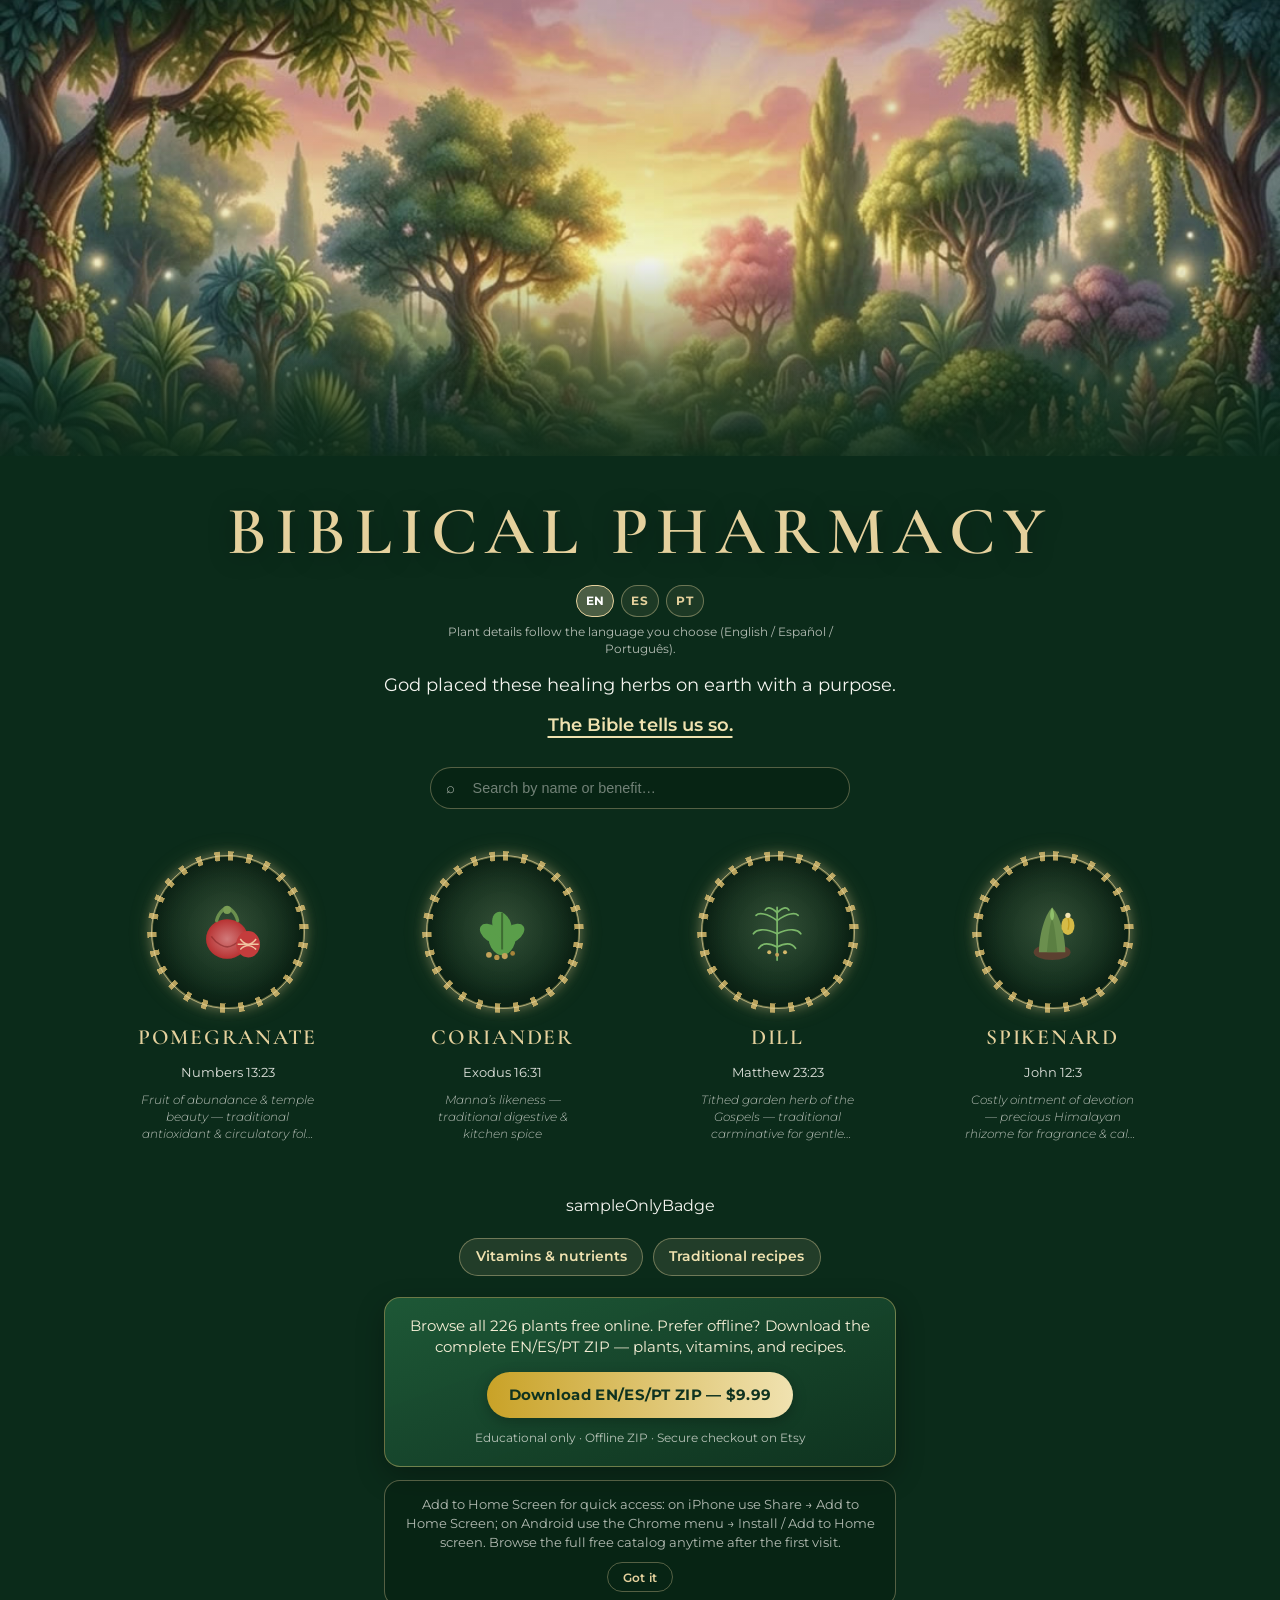
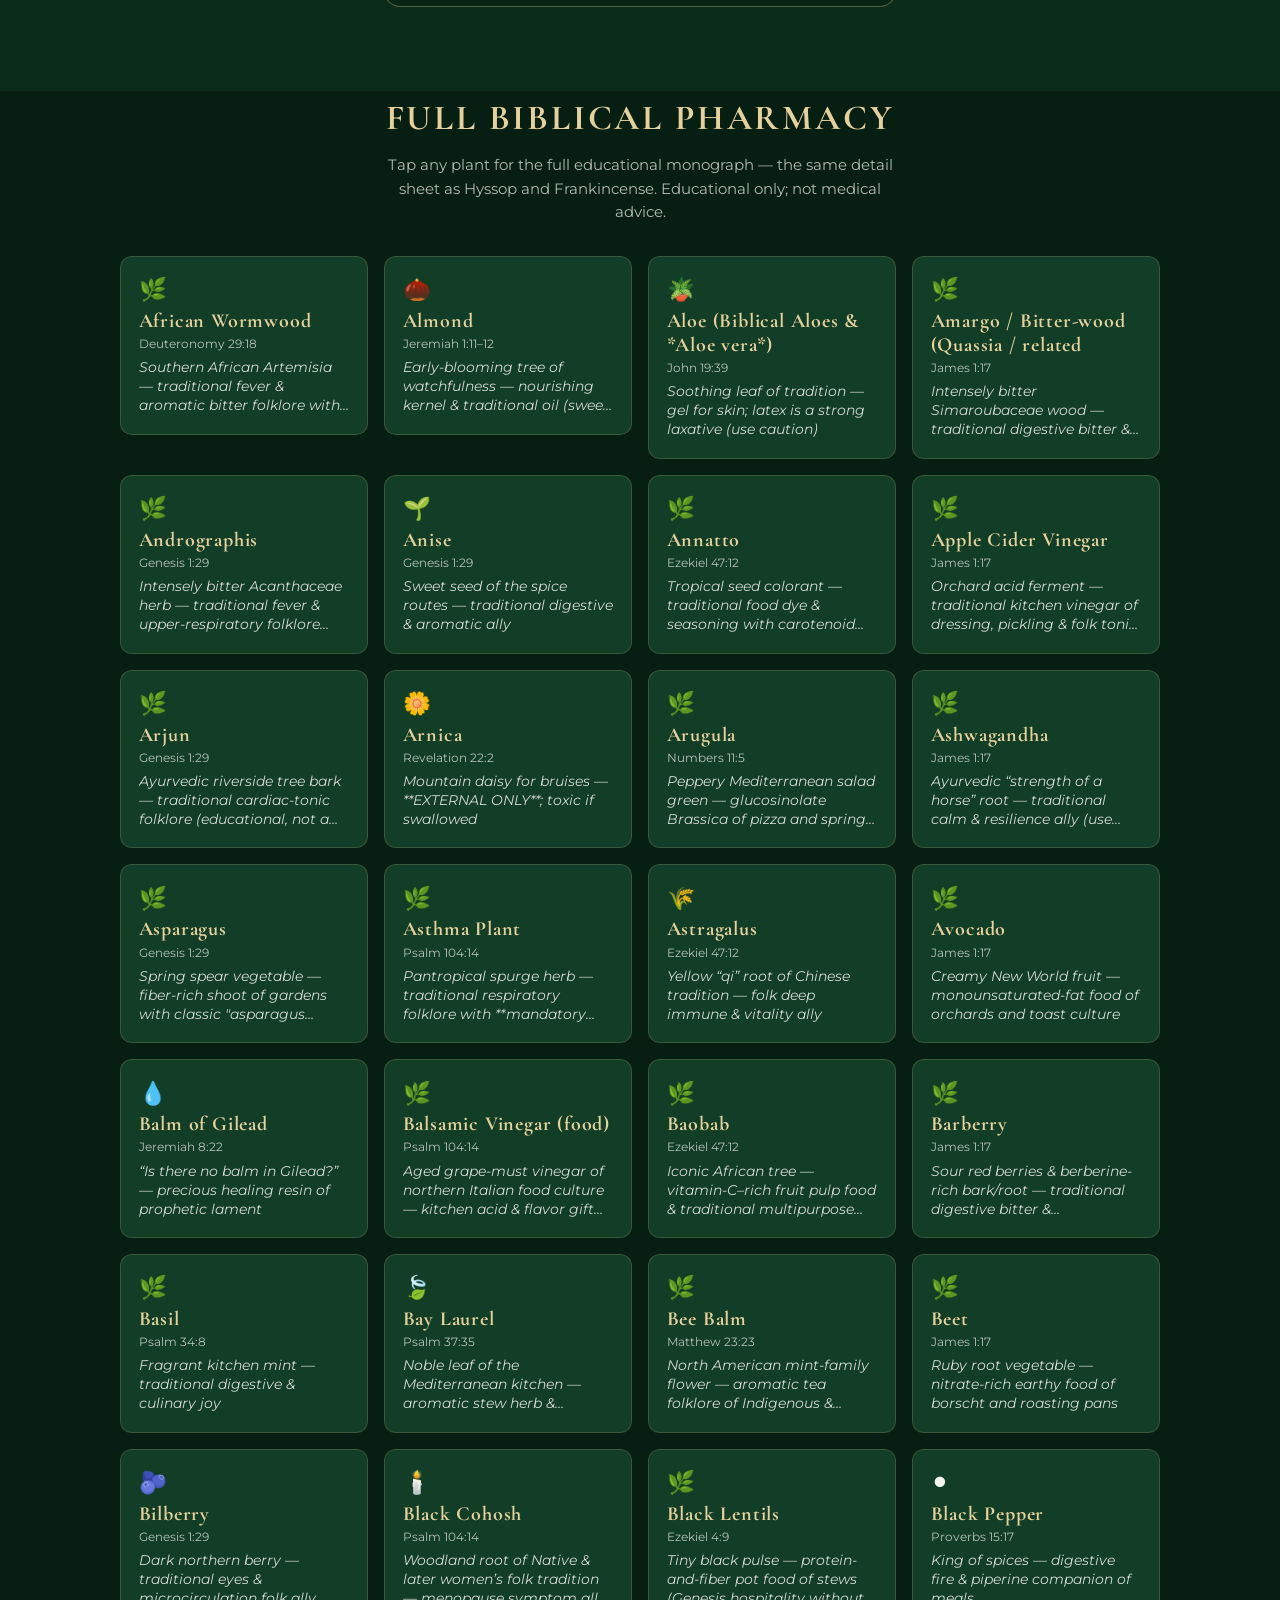
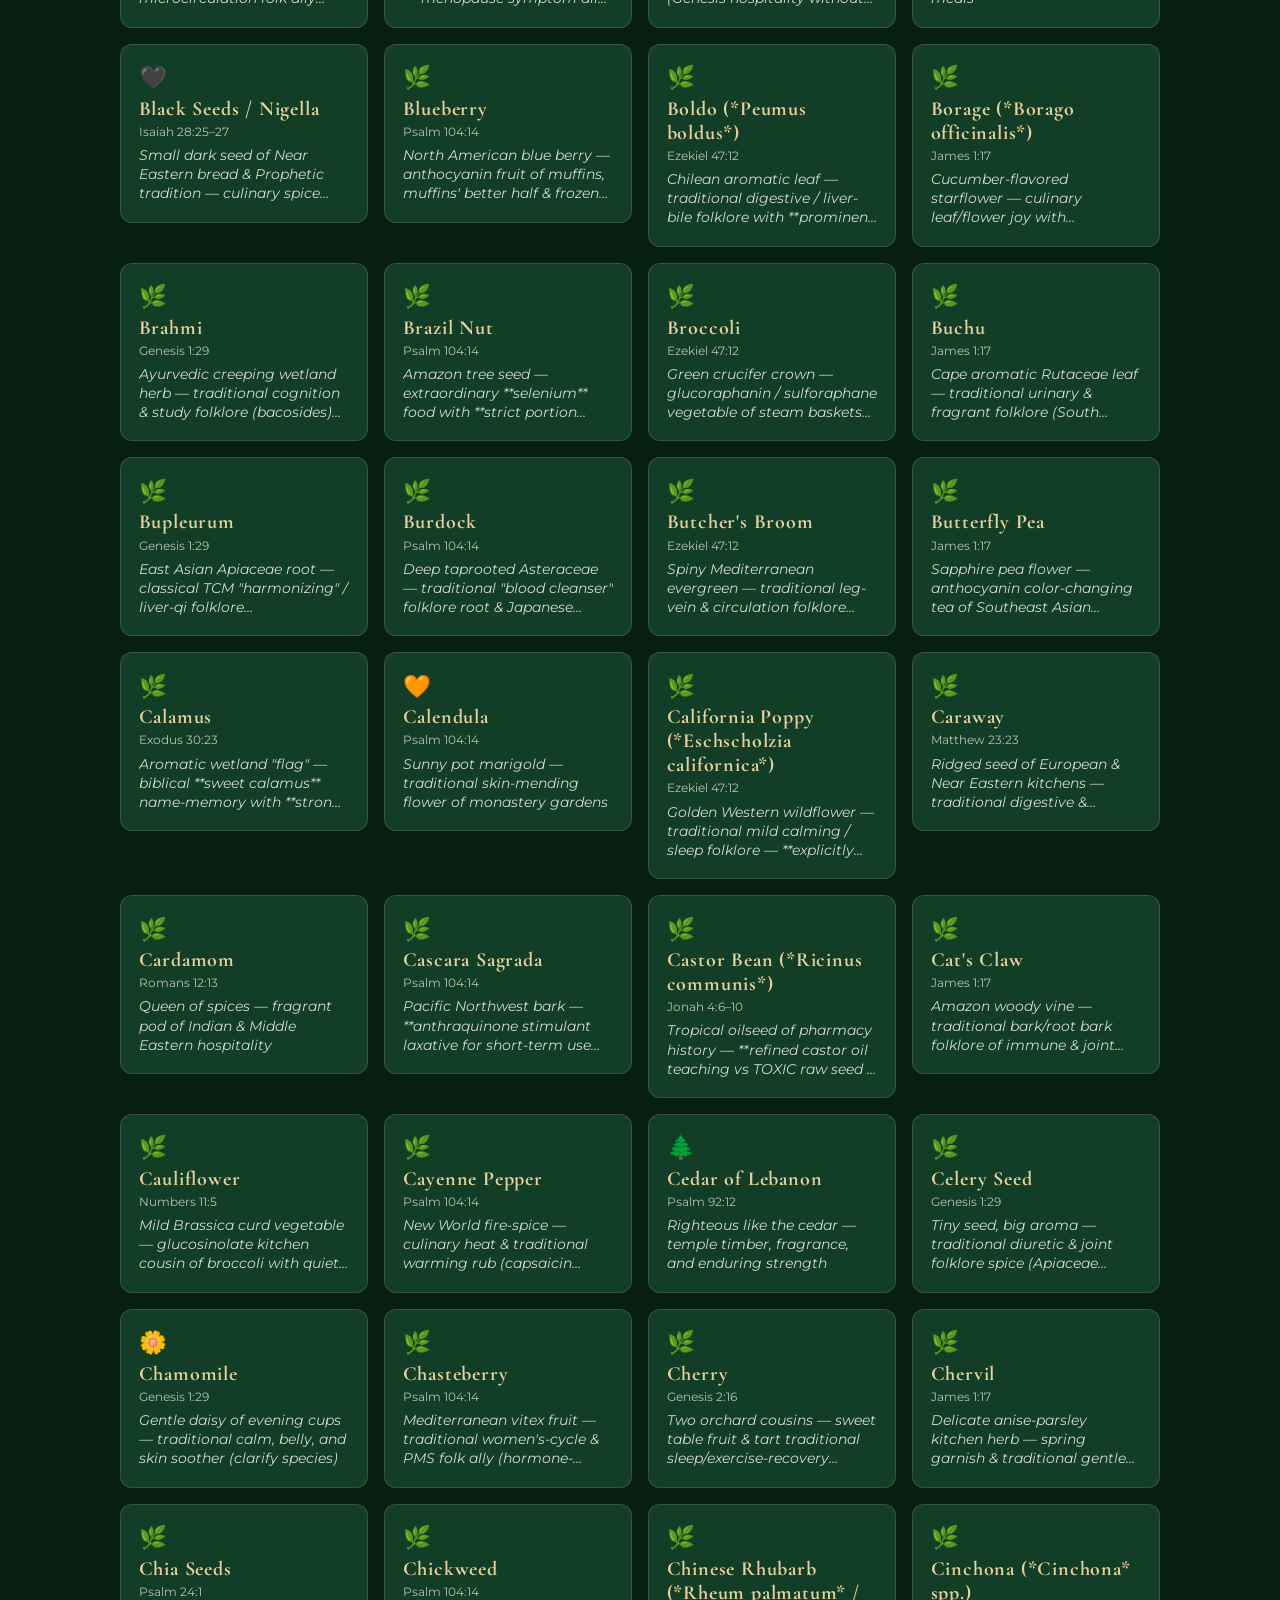
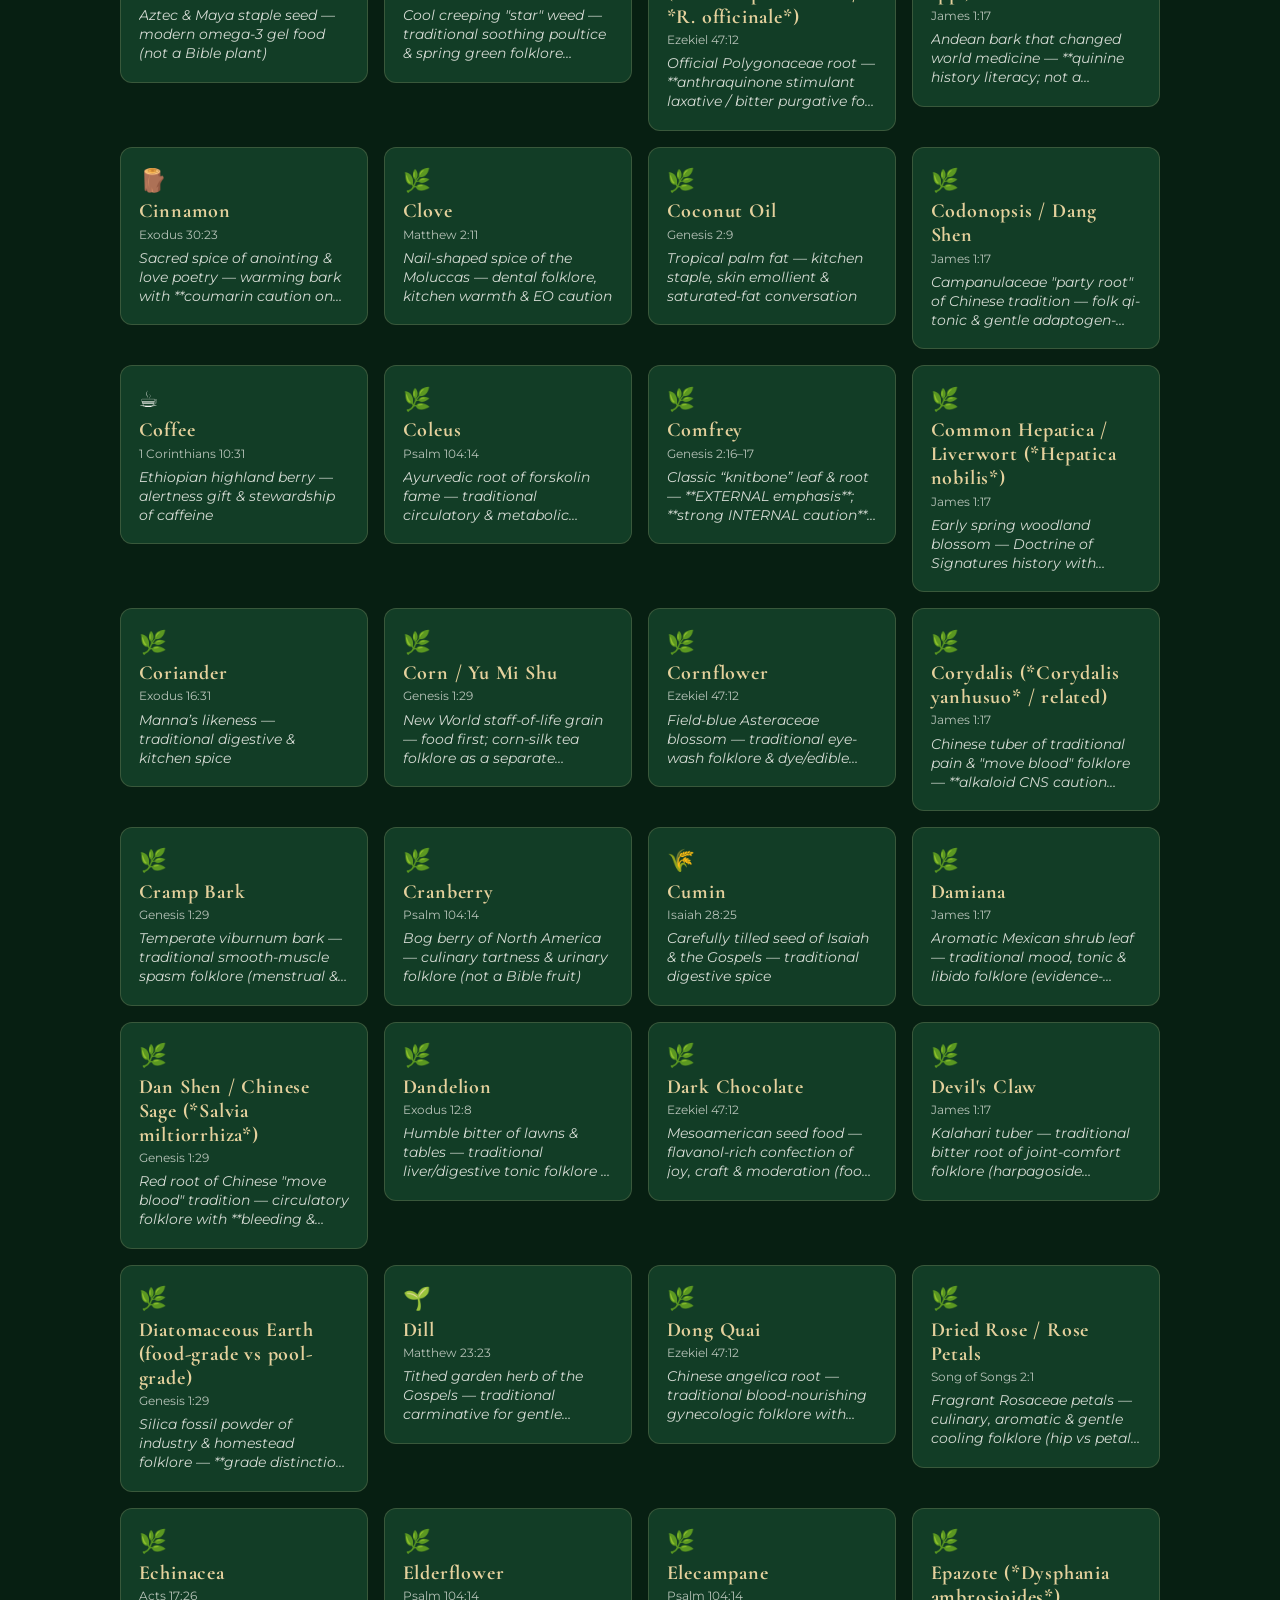
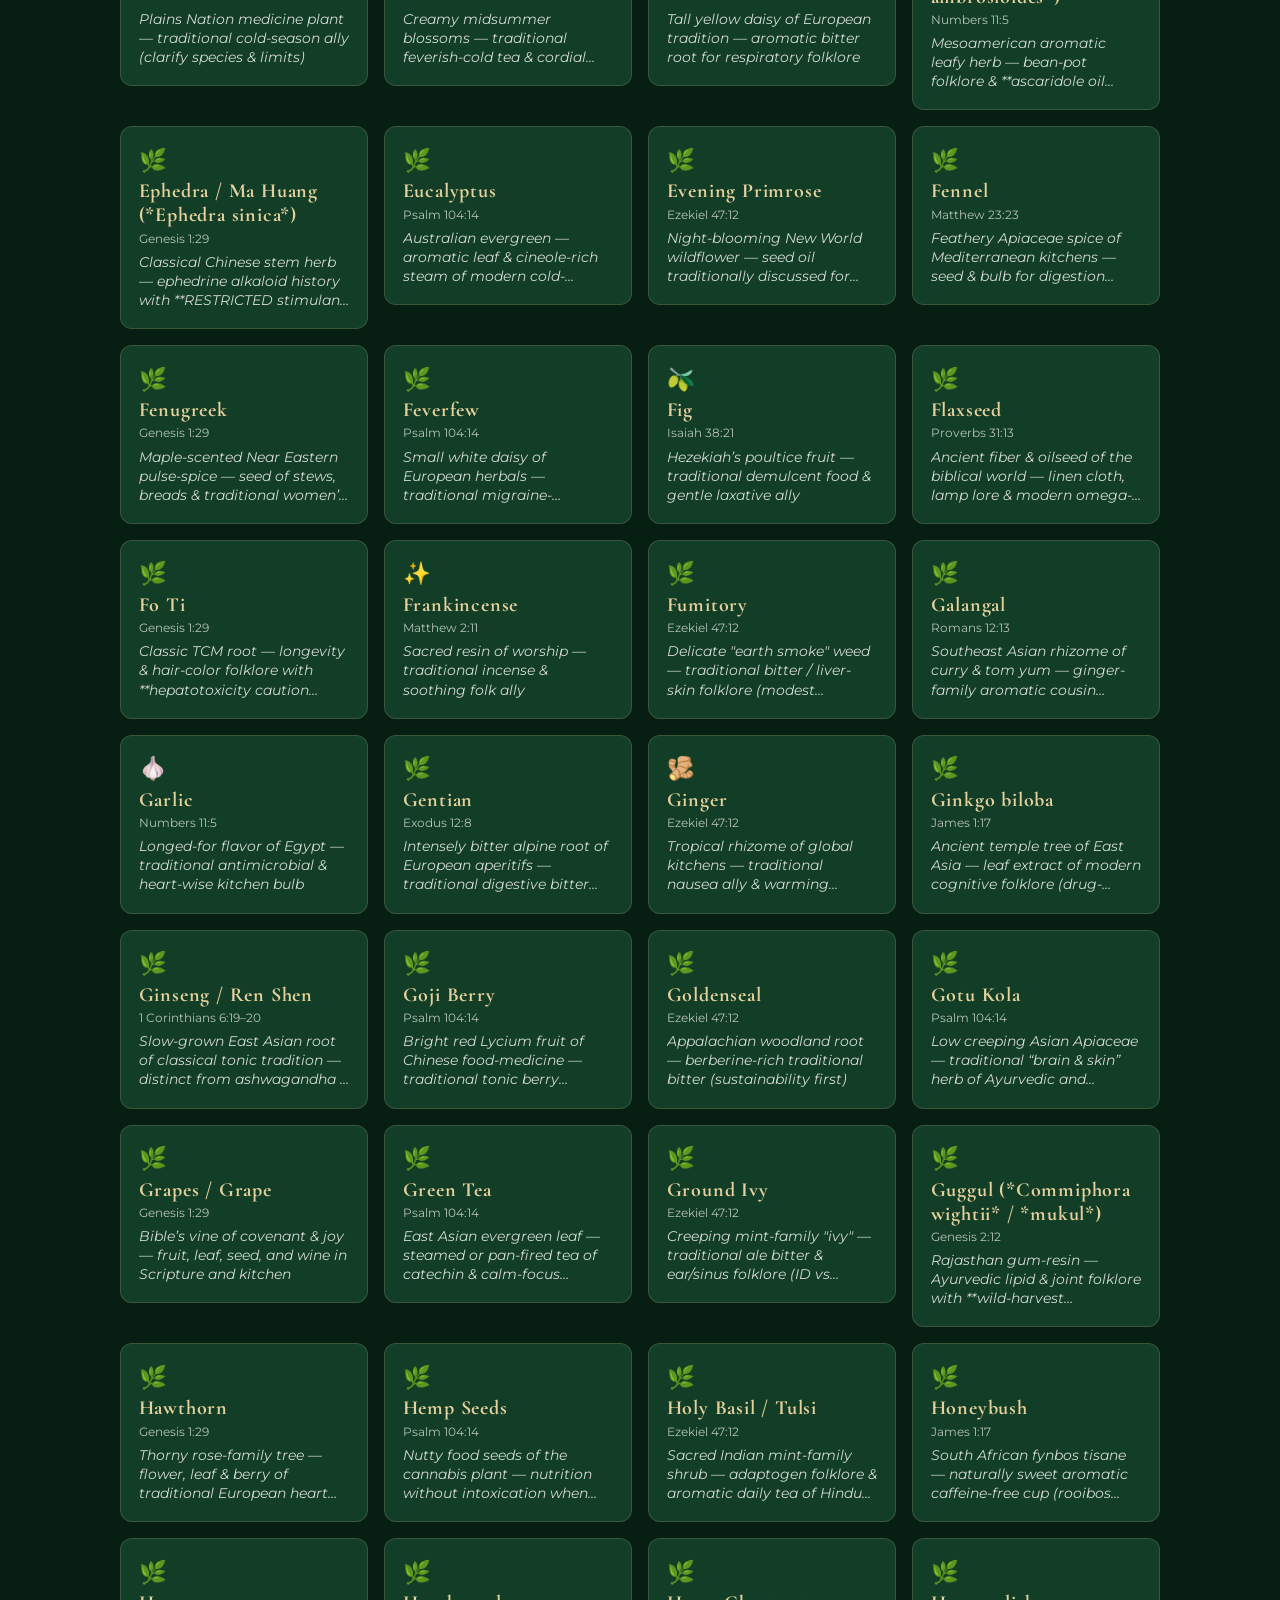
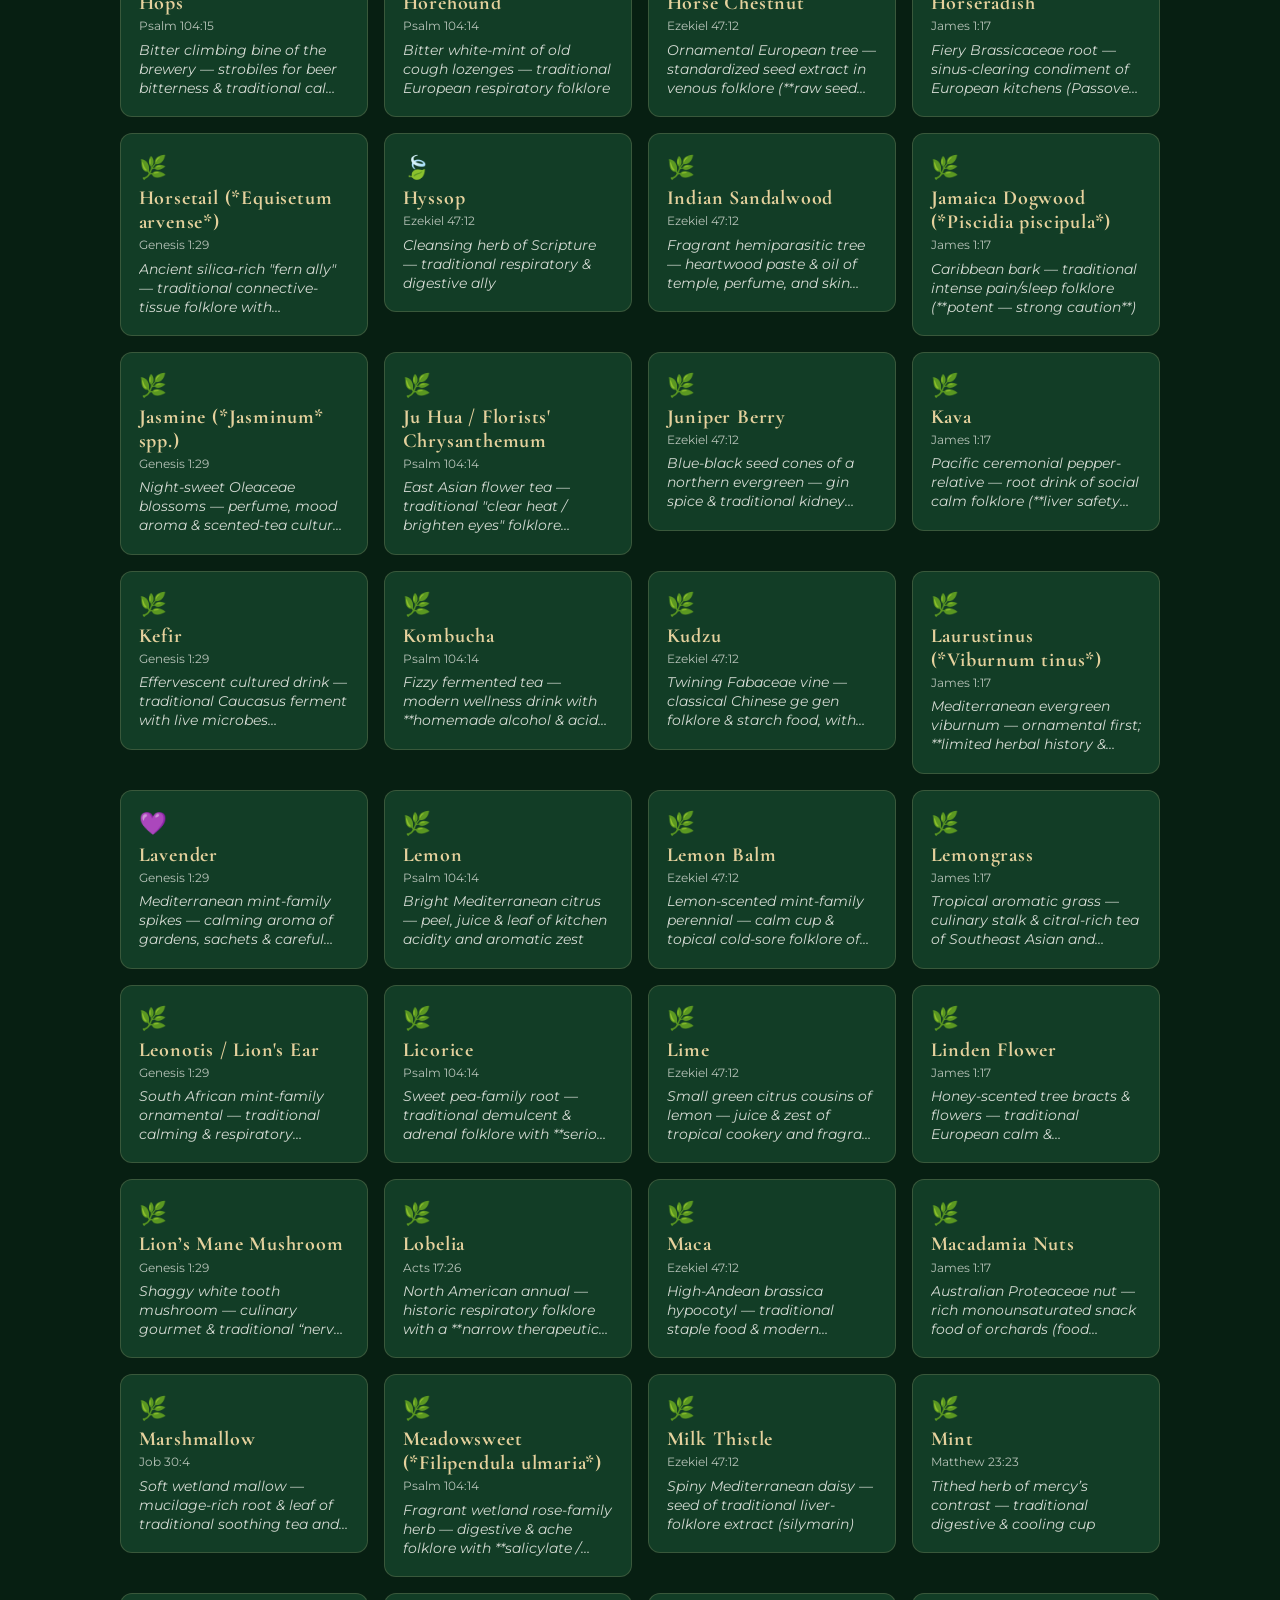
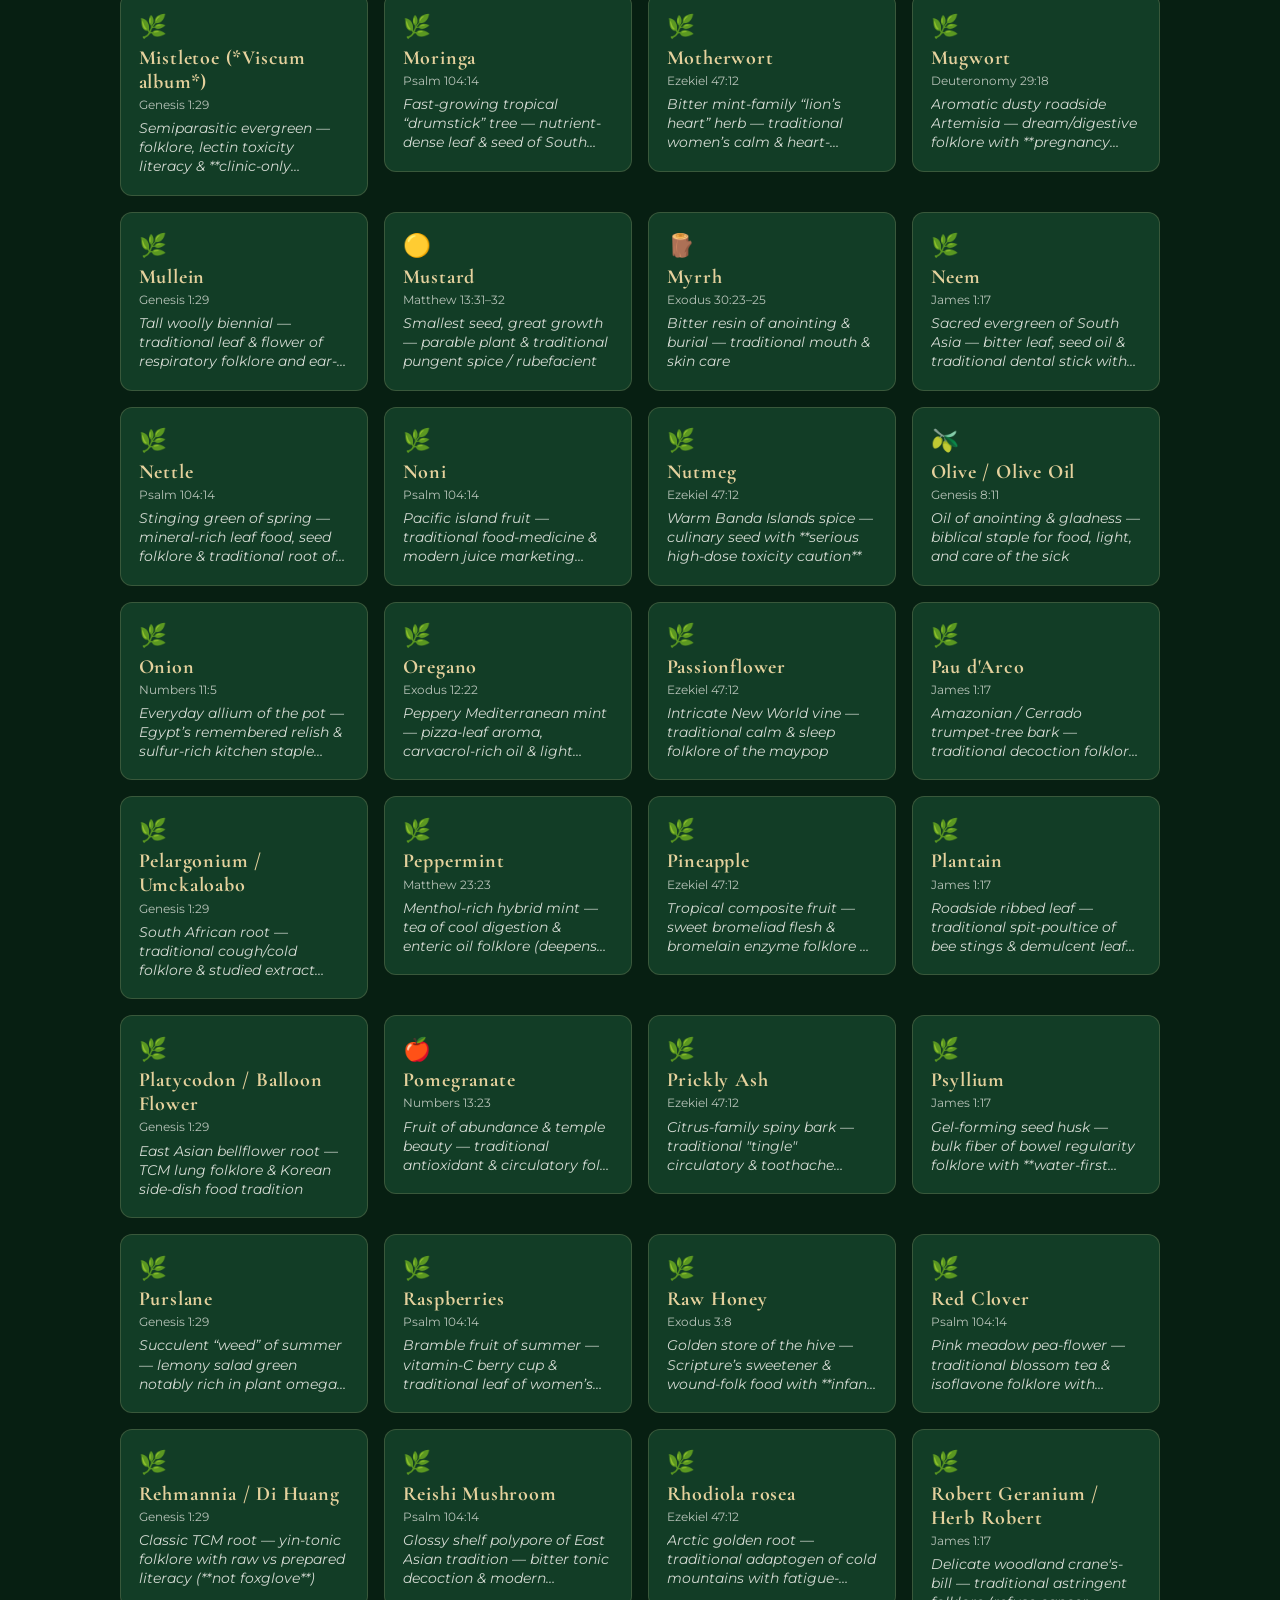
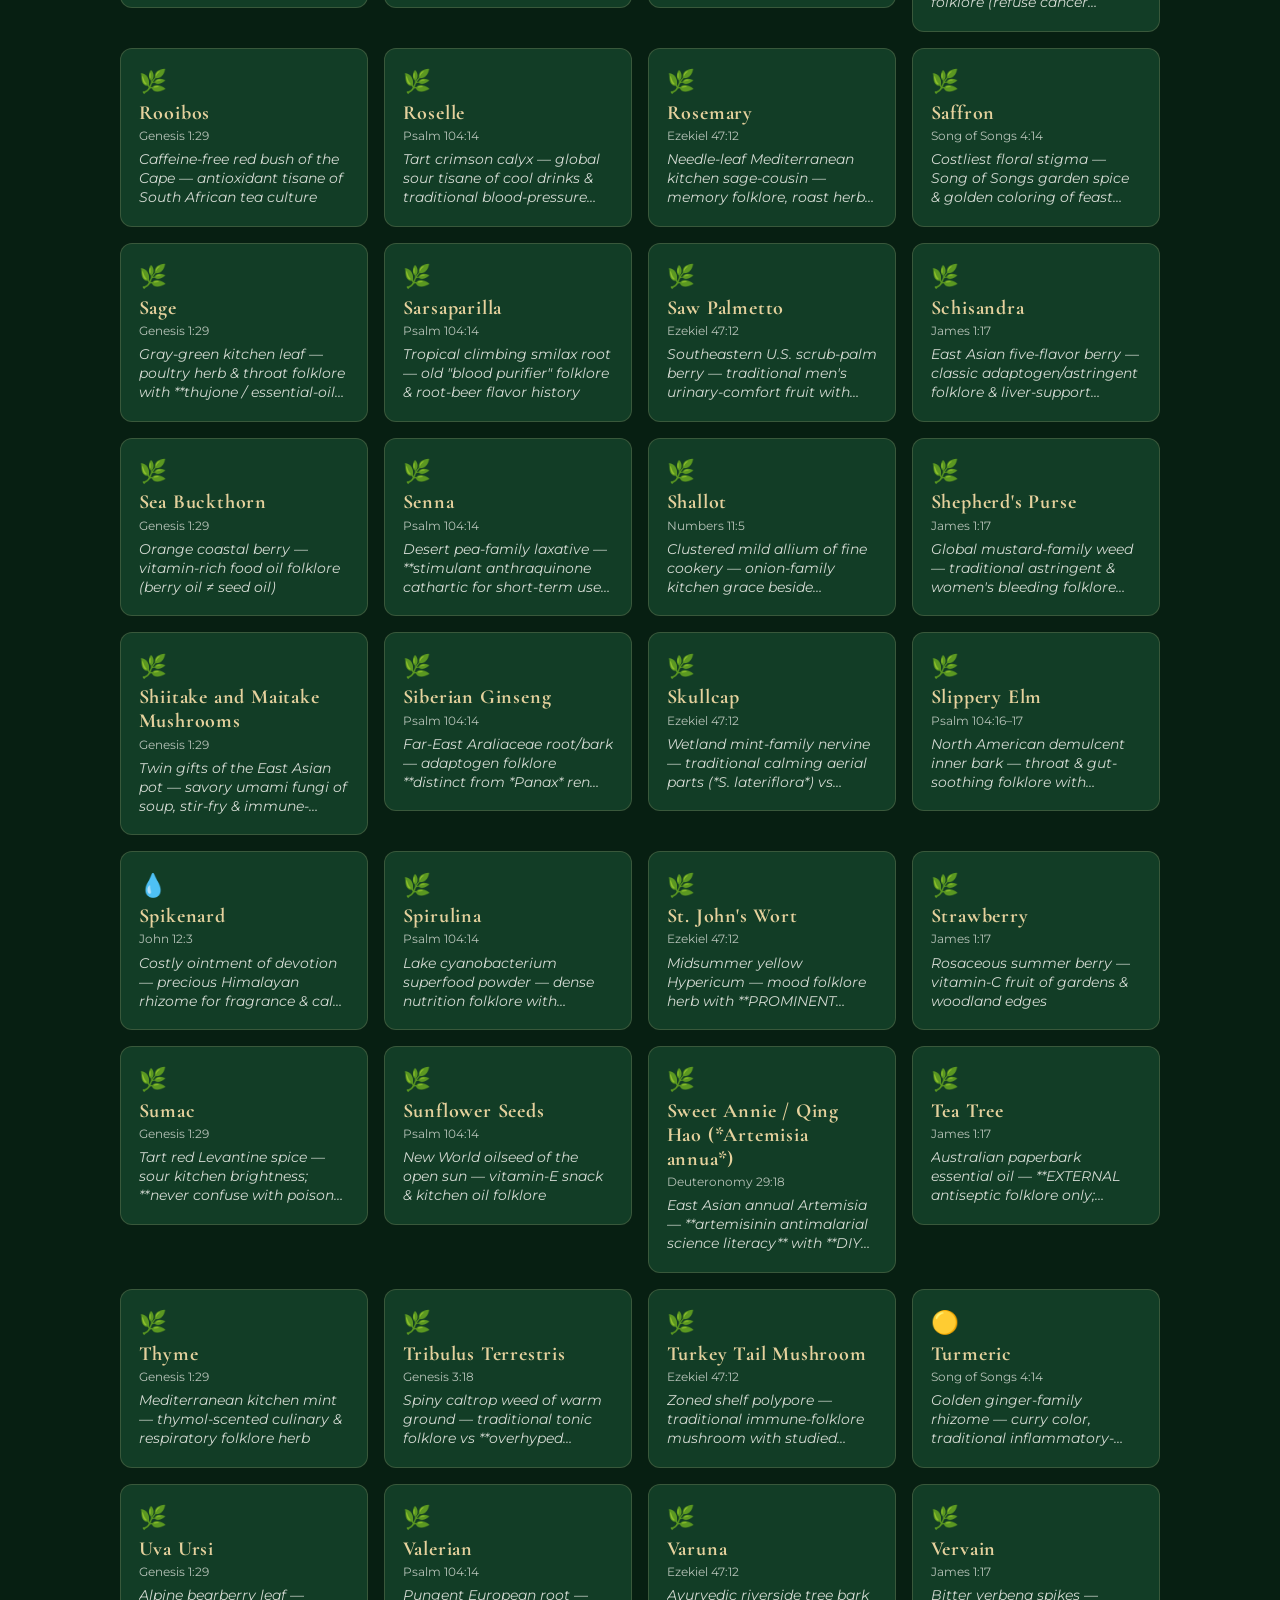
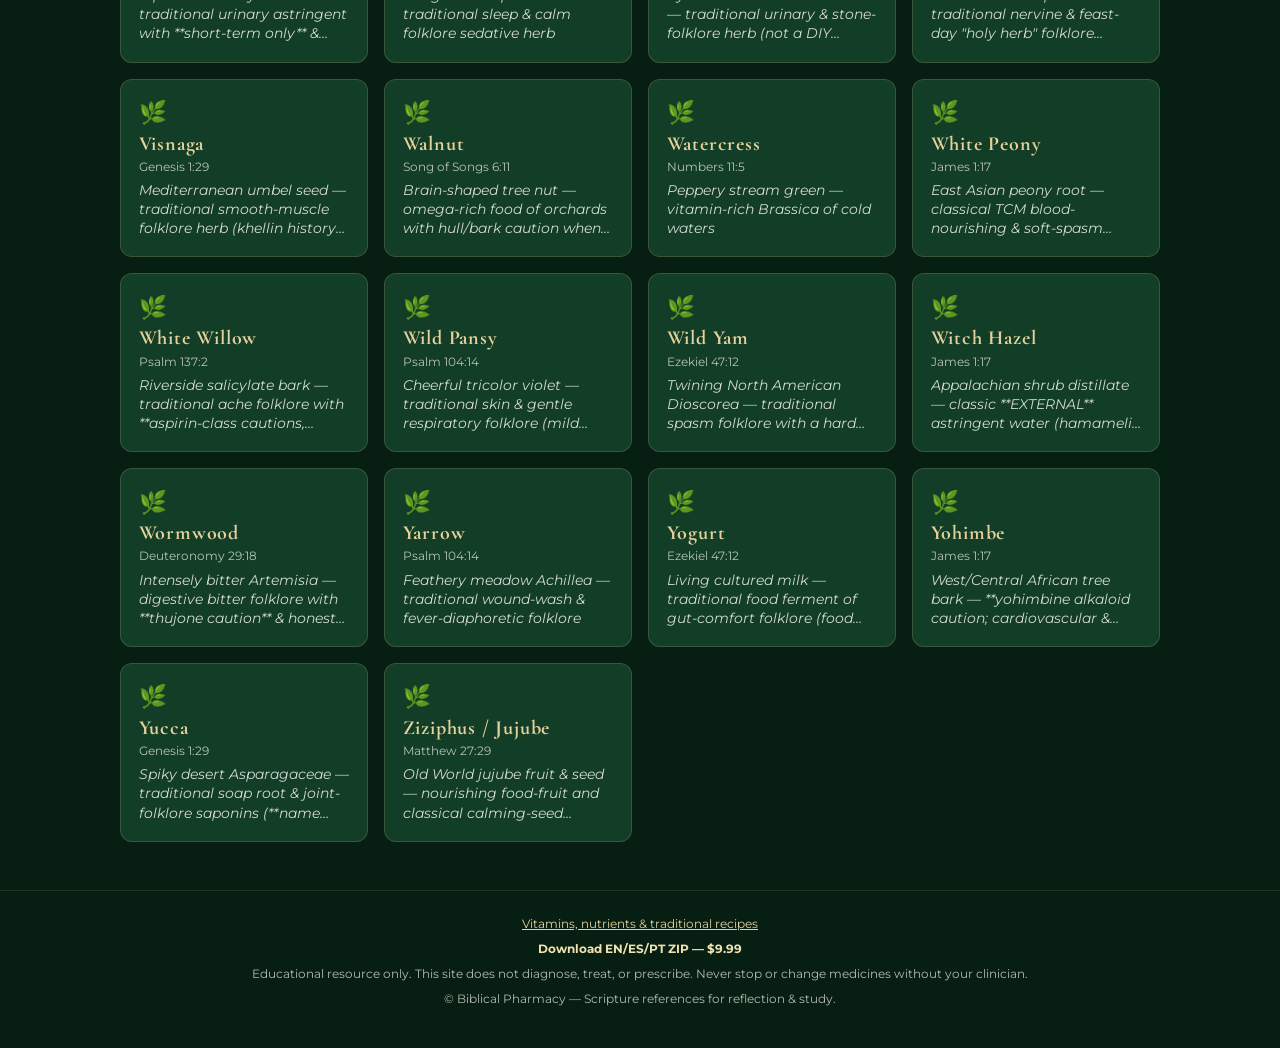
==== commit a6756d81: "Sample-only free PWA; Etsy unlock code opens full library" ====
--- a/index.html
+++ b/index.html
@@ -17,7 +17,7 @@
       href="https://fonts.googleapis.com/css2?family=Cormorant+Garamond:ital,wght@0,500;0,600;0,700;1,500&family=Montserrat:ital,wght@0,300;0,400;0,600;0,700;1,300&display=swap"
       rel="stylesheet"
     />
-    <link rel="stylesheet" href="styles.css?v=20260927pwa" />
+    <link rel="stylesheet" href="styles.css?v=20260927unlock" />
   </head>
   <body>
     <header class="hero" role="banner" aria-label="Garden of healing herbs">
@@ -57,25 +57,28 @@
             type="button"
             class="cta-leaf"
             id="reveal-cta"
+            hidden
+            aria-hidden="true"
             aria-expanded="false"
             aria-controls="full-catalog"
           >
-            <span data-i18n="revealOpen">Reveal the Full Biblical Pharmacy</span>
+            <span data-i18n="revealOpen">Show full A–Z catalog</span>
           </button>
+          <p class="sample-badge" data-i18n="sampleOnlyBadge">Free sample — 8 plants</p>
 
           <nav class="ref-links" aria-label="More references" data-i18n-aria="moreRefs">
             <a class="ref-link" href="vitamins.html" data-i18n="vitamins">Vitamins &amp; nutrients</a>
             <a class="ref-link" href="recipes.html" data-i18n="recipes">Traditional recipes</a>
           </nav>
 
-          <aside class="buy-cta" aria-label="Full library purchase">
-            <p class="buy-cta-lead" data-i18n="buyLead">Browse all 226 plants free online. Prefer offline? Download the complete EN/ES/PT ZIP — plants, vitamins, and recipes.</p>
-            <a class="buy-cta-btn" href="https://www.etsy.com/listing/4582102485/biblical-pharmacy-educational-herb" target="_blank" rel="noopener noreferrer" data-i18n="buyButton">Download EN/ES/PT ZIP — $9.99</a>
-            <p class="buy-cta-note" data-i18n="buyNote">Educational only · Offline ZIP · Secure checkout on Etsy</p>
+          <aside class="buy-cta" id="buy-cta" aria-label="Full library purchase">
+            <p class="buy-cta-lead" data-i18n="buyLead">This free app shows 8 sample plants. Buy on Etsy ($9.99) to get your unlock code and open the full library here — plus the EN/ES/PT ZIP download.</p>
+            <a class="buy-cta-btn" href="https://www.etsy.com/listing/4582102485/biblical-pharmacy-educational-herb" target="_blank" rel="noopener noreferrer" data-i18n="buyButton">Buy on Etsy — $9.99</a>
+            <p class="buy-cta-note" data-i18n="buyNote">Educational only · Unlock code in your Etsy download · Secure checkout</p>
           </aside>
 
-          <p class="az-hint" data-i18n="azHint">Browse by letter</p>
-          <div class="az-index" id="az-index" role="group" aria-label="Filter plants by letter" data-i18n-aria="azAria">
+          <p class="az-hint" data-i18n="azHint" hidden>Browse by letter</p>
+          <div class="az-index" id="az-index" role="group" aria-label="Filter plants by letter" data-i18n-aria="azAria" hidden>
             <button type="button" class="az-btn is-active" data-letter="all" aria-pressed="true" data-i18n="azAll">All</button>
             <button type="button" class="az-btn" data-letter="A" aria-pressed="false">A</button>
             <button type="button" class="az-btn" data-letter="B" aria-pressed="false">B</button>
@@ -110,11 +113,11 @@
 
       <section
         class="catalog is-open"
-        id="full-catalog"
+        id="full-catalog" data-samples-anchor="1"
         aria-labelledby="catalog-title"
       >
-        <h2 id="catalog-title" data-i18n="catalogTitle">Full Biblical Pharmacy</h2>
-        <p class="catalog-lead" data-i18n="catalogLead">Tap any plant for the full educational monograph — the same detail sheet as Hyssop and Frankincense. Educational only; not medical advice.</p>
+        <h2 id="catalog-title" data-i18n="catalogTitle">Sample Biblical Pharmacy</h2>
+        <p class="catalog-lead" data-i18n="catalogLead">Tap a sample plant for its educational monograph. Unlock all 226 plants, vitamins, and recipes with your Etsy code. Educational only; not medical advice.</p>
         <ul class="catalog-grid" id="catalog-grid"></ul>
         <p class="no-results" id="catalog-empty" data-i18n="catalogEmpty">No catalog herbs match your search.</p>
       </section>
@@ -122,7 +125,7 @@
 
     <footer class="site-footer">
       <p><a href="library.html" class="footer-lib-link" data-i18n="footerLib">Vitamins, nutrients &amp; traditional recipes</a></p>
-      <p><a href="https://www.etsy.com/listing/4582102485/biblical-pharmacy-educational-herb" class="footer-buy-link" target="_blank" rel="noopener noreferrer" data-i18n="buyButton">Download EN/ES/PT ZIP — $9.99</a></p>
+      <p><a href="https://www.etsy.com/listing/4582102485/biblical-pharmacy-educational-herb" class="footer-buy-link" target="_blank" rel="noopener noreferrer" data-i18n="buyButton">Buy on Etsy — $9.99</a></p>
       <p data-i18n="footerEdu"><strong>Educational resource only.</strong> This site does not diagnose, treat, or prescribe. Never stop or change medicines without your clinician.</p>
       <p data-i18n="footerCopy">© Biblical Pharmacy — Scripture references for reflection &amp; study.</p>
     </footer>
@@ -241,8 +244,9 @@
     <script src="herb-locales-pt-05-08.js?v=20260925full"></script>
     <script src="herb-locales-pt-09-12.js?v=20260925full"></script>
     <script src="herb-locales-pt-13-16.js?v=20260925full"></script>
-    <script src="i18n.js?v=20260927pwa"></script>
-    <script src="app.js?v=20260925full"></script>
-    <script src="pwa.js?v=20260927pwa"></script>
+    <script src="i18n.js?v=20260927unlock"></script>
+    <script src="app.js?v=20260927unlock"></script>
+    <script src="unlock.js?v=20260927unlock"></script>
+    <script src="pwa.js?v=20260927unlock"></script>
 </body>
 </html>
--- a/styles.css
+++ b/styles.css
@@ -974,3 +974,63 @@
 .footer-buy-link:hover {
   text-decoration: underline;
 }
+
+
+/* PWA install tip */
+.pwa-tip {
+  max-width: 32rem;
+  margin: 0.85rem auto 1.25rem;
+  padding: 0.85rem 1rem;
+  border-radius: var(--radius, 16px);
+  border: 1px solid rgba(229, 209, 157, 0.35);
+  background: rgba(7, 31, 18, 0.55);
+  color: var(--muted, rgba(245, 245, 240, 0.72));
+  font-size: 0.82rem;
+  line-height: 1.45;
+  text-align: center;
+}
+.pwa-tip-text {
+  margin: 0 0 0.65rem;
+}
+.pwa-tip-actions {
+  display: flex;
+  flex-wrap: wrap;
+  gap: 0.5rem;
+  justify-content: center;
+  align-items: center;
+}
+.pwa-tip-dismiss,
+.pwa-install-btn {
+  appearance: none;
+  border-radius: 999px;
+  font-family: var(--sans, system-ui, sans-serif);
+  font-size: 0.78rem;
+  font-weight: 600;
+  letter-spacing: 0.02em;
+  cursor: pointer;
+  padding: 0.4rem 0.9rem;
+}
+.pwa-tip-dismiss {
+  border: 1px solid rgba(229, 209, 157, 0.35);
+  background: transparent;
+  color: var(--gold, #e5d19d);
+}
+.pwa-tip-dismiss:hover,
+.pwa-tip-dismiss:focus-visible {
+  background: rgba(240, 226, 176, 0.12);
+  color: #fff;
+  outline: none;
+}
+.pwa-install-btn {
+  border: 1px solid var(--gold-dim, #c4ad6e);
+  background: linear-gradient(90deg, #c9a227, #f0e2b0);
+  color: #0b2b1a;
+}
+.pwa-install-btn:hover,
+.pwa-install-btn:focus-visible {
+  filter: brightness(1.05);
+  outline: none;
+}
+.pwa-install-btn[hidden] {
+  display: none !important;
+}
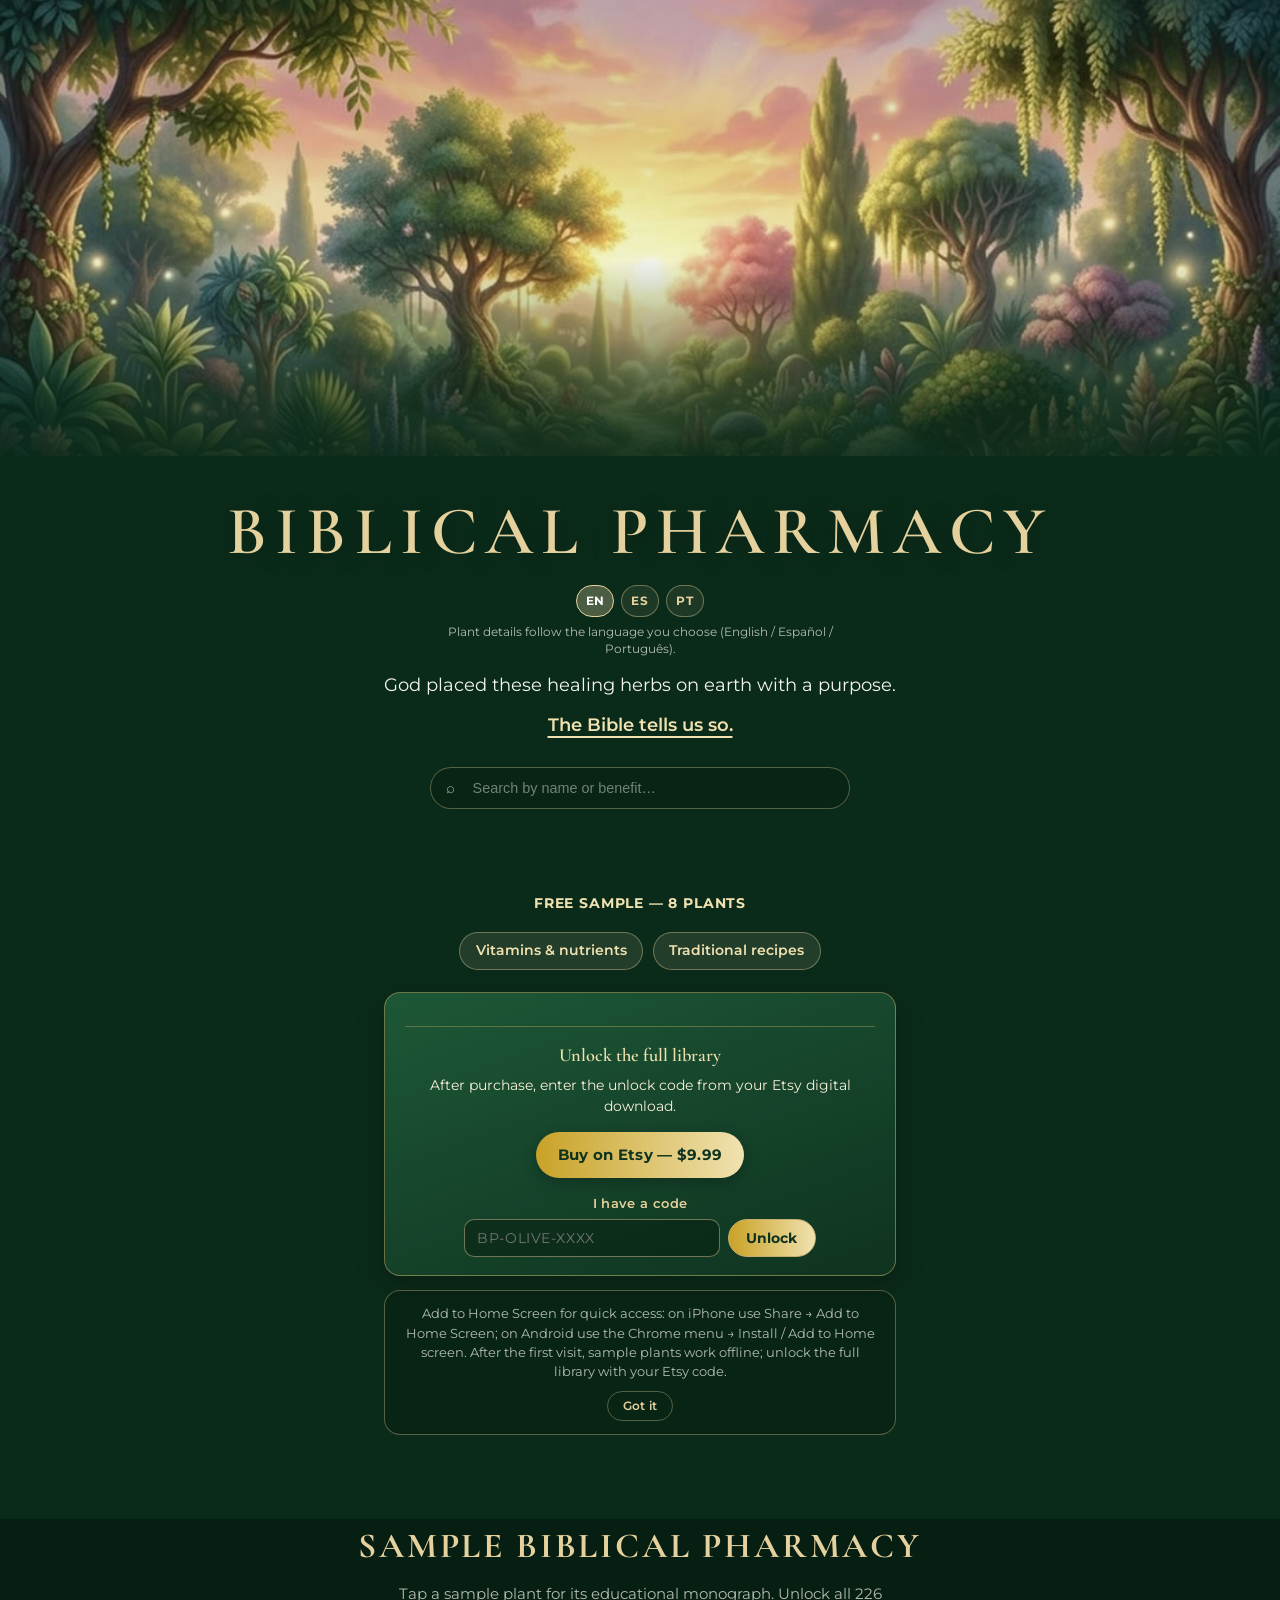
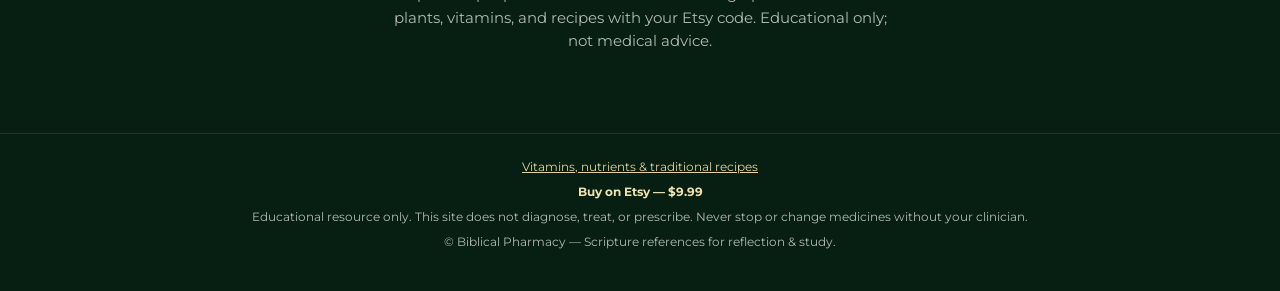
==== commit f2ae4920: "Sample-only free PWA; Etsy unlock code opens full library" ====
--- a/index.html
+++ b/index.html
@@ -17,7 +17,7 @@
       href="https://fonts.googleapis.com/css2?family=Cormorant+Garamond:ital,wght@0,500;0,600;0,700;1,500&family=Montserrat:ital,wght@0,300;0,400;0,600;0,700;1,300&display=swap"
       rel="stylesheet"
     />
-    <link rel="stylesheet" href="styles.css?v=20260927unlock" />
+    <link rel="stylesheet" href="styles.css?v=20260927ui" />
   </head>
   <body>
     <header class="hero" role="banner" aria-label="Garden of healing herbs">
@@ -71,11 +71,8 @@
             <a class="ref-link" href="recipes.html" data-i18n="recipes">Traditional recipes</a>
           </nav>
 
-          <aside class="buy-cta" id="buy-cta" aria-label="Full library purchase">
-            <p class="buy-cta-lead" data-i18n="buyLead">This free app shows 8 sample plants. Buy on Etsy ($9.99) to get your unlock code and open the full library here — plus the EN/ES/PT ZIP download.</p>
-            <a class="buy-cta-btn" href="https://www.etsy.com/listing/4582102485/biblical-pharmacy-educational-herb" target="_blank" rel="noopener noreferrer" data-i18n="buyButton">Buy on Etsy — $9.99</a>
-            <p class="buy-cta-note" data-i18n="buyNote">Educational only · Unlock code in your Etsy download · Secure checkout</p>
-          </aside>
+          <aside class="buy-cta" id="buy-cta" aria-label="Unlock the full library">
+</aside>
 
           <p class="az-hint" data-i18n="azHint" hidden>Browse by letter</p>
           <div class="az-index" id="az-index" role="group" aria-label="Filter plants by letter" data-i18n-aria="azAria" hidden>
@@ -244,9 +241,9 @@
     <script src="herb-locales-pt-05-08.js?v=20260925full"></script>
     <script src="herb-locales-pt-09-12.js?v=20260925full"></script>
     <script src="herb-locales-pt-13-16.js?v=20260925full"></script>
-    <script src="i18n.js?v=20260927unlock"></script>
-    <script src="app.js?v=20260927unlock"></script>
-    <script src="unlock.js?v=20260927unlock"></script>
-    <script src="pwa.js?v=20260927unlock"></script>
+    <script src="i18n.js?v=20260927ui"></script>
+    <script src="app.js?v=20260927ui"></script>
+    <script src="unlock.js?v=20260927ui"></script>
+    <script src="pwa.js?v=20260927ui"></script>
 </body>
 </html>
--- a/styles.css
+++ b/styles.css
@@ -1034,3 +1034,127 @@
 .pwa-install-btn[hidden] {
   display: none !important;
 }
+
+
+/* Sample badge */
+.sample-badge {
+  text-align: center;
+  color: var(--gold-bright, #f0e2b0);
+  font-size: 0.85rem;
+  font-weight: 700;
+  letter-spacing: 0.06em;
+  text-transform: uppercase;
+  margin: 0.35rem 0 1rem;
+}
+.sample-badge[hidden] { display: none !important; }
+
+/* Unlock panel (inside buy-cta) */
+.unlock-panel {
+  margin-top: 1rem;
+  padding-top: 0.85rem;
+  border-top: 1px solid rgba(212, 184, 106, 0.35);
+  text-align: center;
+}
+.unlock-title {
+  margin: 0 0 0.35rem;
+  color: var(--gold-bright, #f0e2b0);
+  font-family: var(--serif, "Cormorant Garamond", serif);
+  font-size: 1.15rem;
+  font-weight: 600;
+}
+.unlock-lead,
+.unlock-unlocked-lead {
+  margin: 0 0 0.75rem;
+  color: var(--cream, #f5f0e6);
+  font-size: 0.88rem;
+  line-height: 1.45;
+}
+.unlock-actions { margin-bottom: 0.75rem; }
+.unlock-buy { margin: 0.25rem 0; }
+.unlock-label {
+  display: block;
+  margin: 0.5rem 0 0.35rem;
+  color: var(--gold, #e5d19d);
+  font-size: 0.8rem;
+  font-weight: 600;
+  letter-spacing: 0.03em;
+}
+.unlock-redeem-row {
+  display: flex;
+  flex-wrap: wrap;
+  gap: 0.45rem;
+  justify-content: center;
+  align-items: center;
+}
+.unlock-input {
+  min-width: 11rem;
+  flex: 1 1 10rem;
+  max-width: 16rem;
+  padding: 0.55rem 0.75rem;
+  border-radius: 10px;
+  border: 1px solid rgba(229, 209, 157, 0.45);
+  background: rgba(7, 31, 18, 0.55);
+  color: var(--cream, #f5f0e6);
+  font-family: var(--sans, system-ui, sans-serif);
+  font-size: 0.9rem;
+  letter-spacing: 0.04em;
+  text-transform: uppercase;
+}
+.unlock-input:focus {
+  outline: 2px solid var(--gold-bright, #f0e2b0);
+  outline-offset: 1px;
+}
+.unlock-redeem-btn {
+  appearance: none;
+  border: 1px solid var(--gold-dim, #c4ad6e);
+  border-radius: 999px;
+  padding: 0.55rem 1.1rem;
+  background: linear-gradient(90deg, #c9a227, #f0e2b0);
+  color: #0f3320;
+  font-weight: 700;
+  font-size: 0.88rem;
+  cursor: pointer;
+  font-family: var(--sans, system-ui, sans-serif);
+}
+.unlock-redeem-btn:hover,
+.unlock-redeem-btn:focus-visible {
+  filter: brightness(1.05);
+  outline: none;
+}
+.unlock-redeem-btn:disabled {
+  opacity: 0.65;
+  cursor: wait;
+}
+.unlock-msg {
+  margin: 0.55rem 0 0;
+  font-size: 0.82rem;
+  line-height: 1.4;
+}
+.unlock-msg.is-ok { color: #b7e4c0; }
+.unlock-msg.is-err { color: #f5c2c2; }
+.unlock-badge {
+  display: inline-block;
+  margin: 0 0 0.55rem;
+  padding: 0.35rem 0.85rem;
+  border-radius: 999px;
+  border: 1px solid rgba(212, 184, 106, 0.55);
+  background: rgba(240, 226, 176, 0.16);
+  color: var(--gold-bright, #f0e2b0);
+  font-size: 0.82rem;
+  font-weight: 700;
+  letter-spacing: 0.04em;
+  text-transform: uppercase;
+}
+.unlock-etsy-dl {
+  display: inline-block;
+  color: var(--gold-bright, #f0e2b0);
+  font-weight: 600;
+  font-size: 0.88rem;
+  text-decoration: underline;
+}
+.unlock-etsy-dl:hover { color: #fff; }
+.bp-ref-paywall { margin: 1.25rem auto; }
+html.bp-locked details.ref-entry[hidden],
+details.ref-entry[hidden] {
+  display: none !important;
+}
